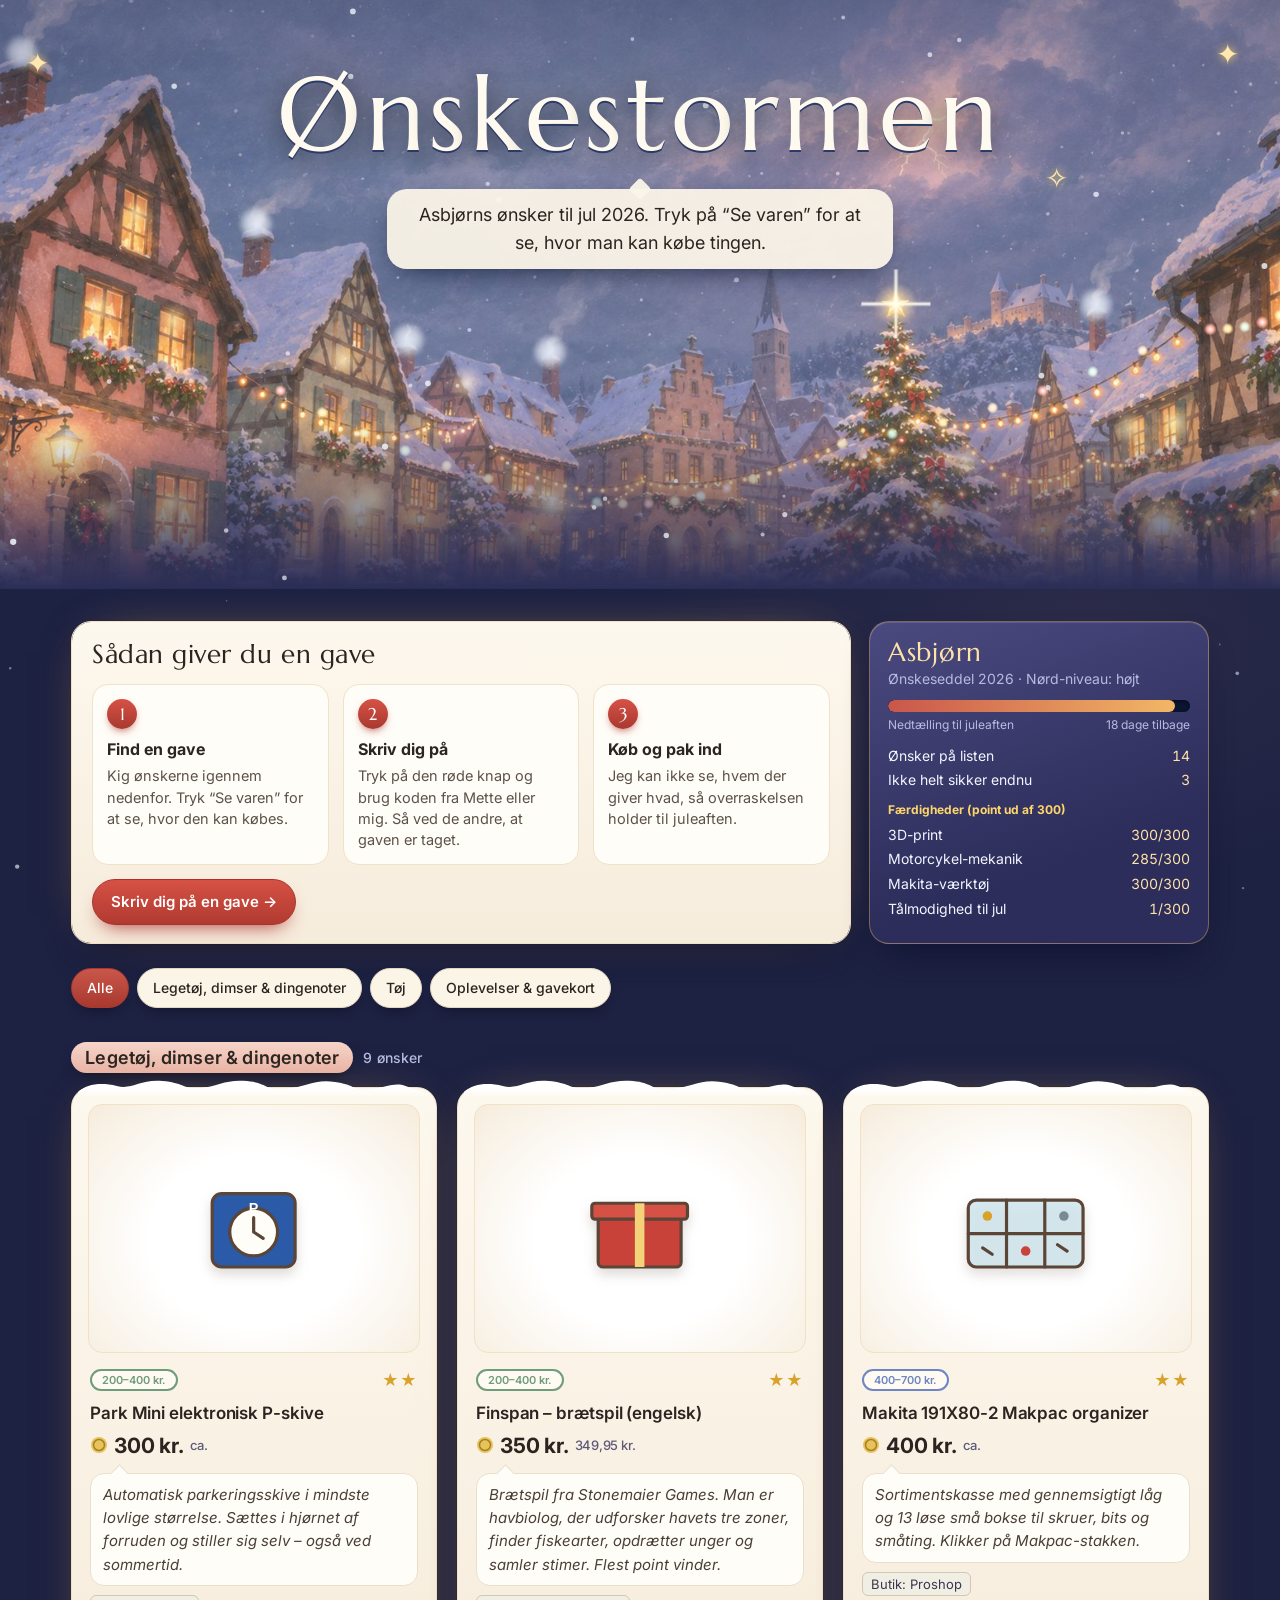
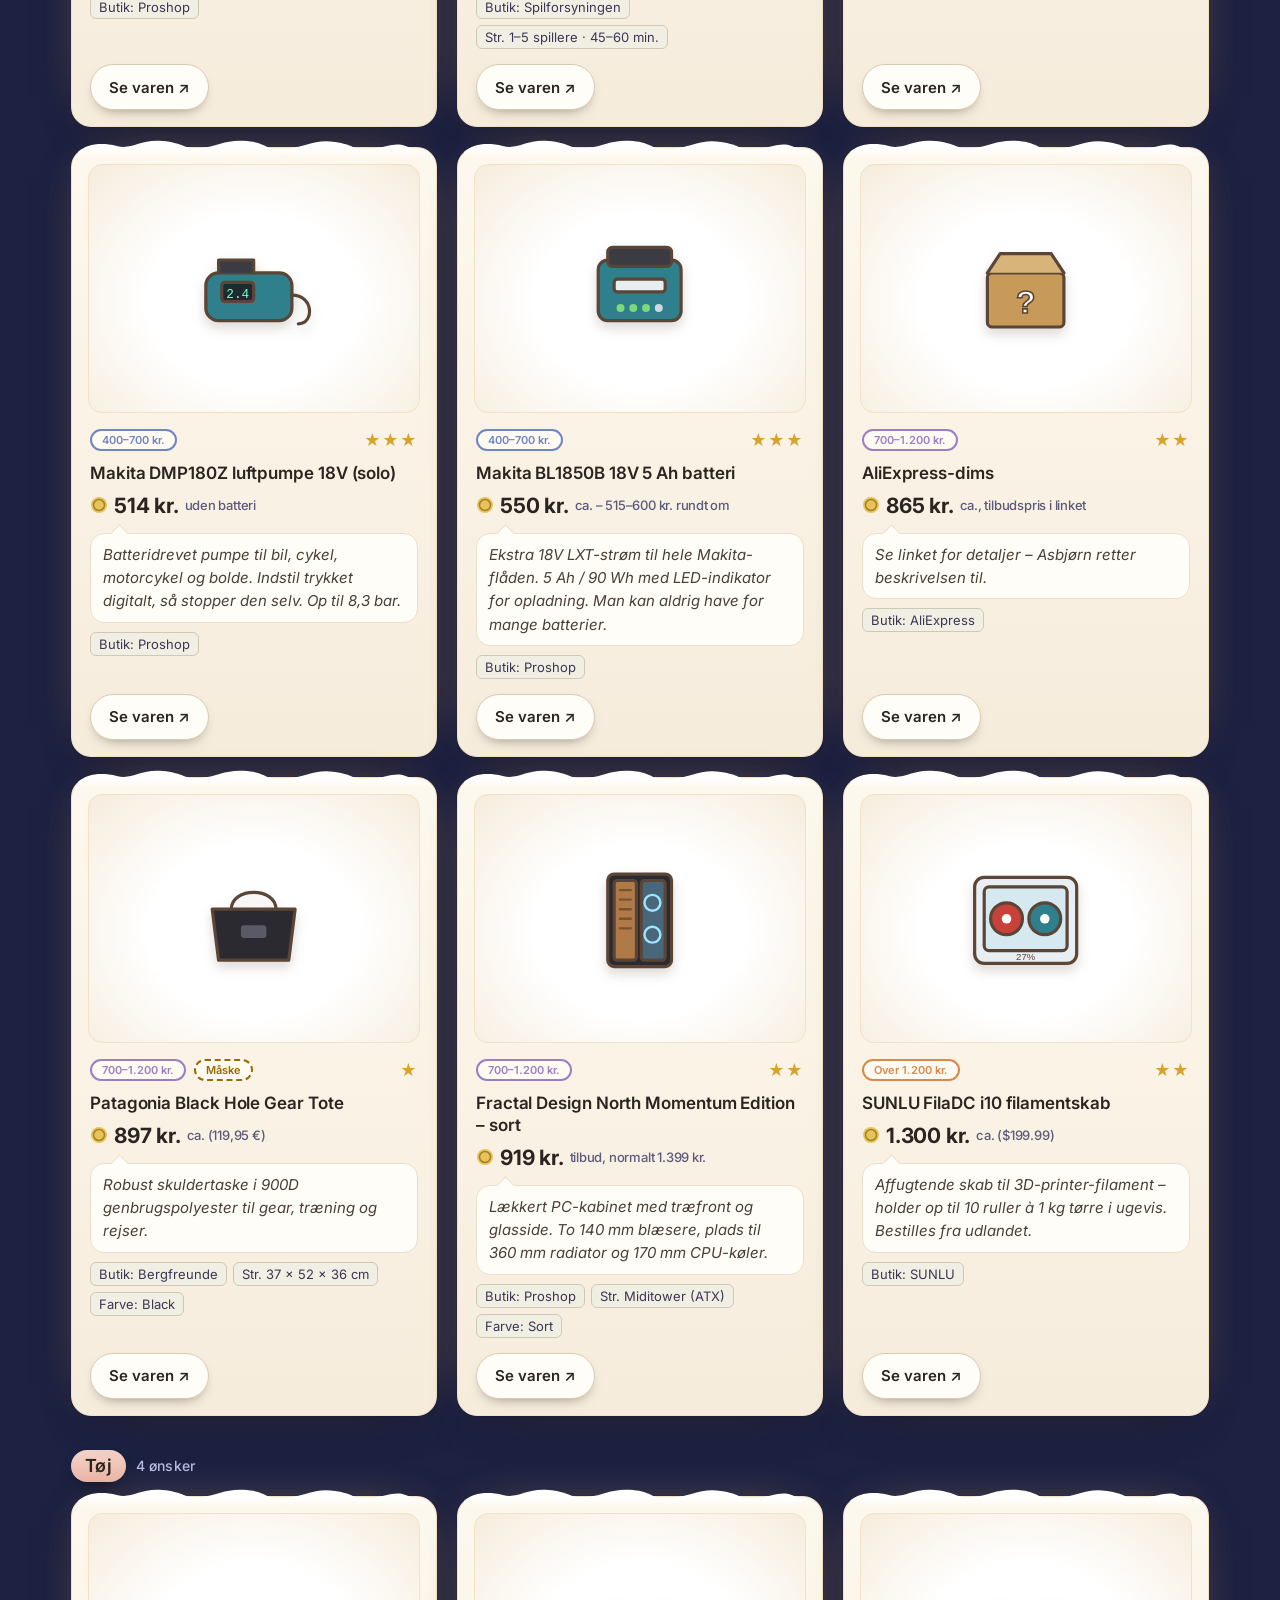
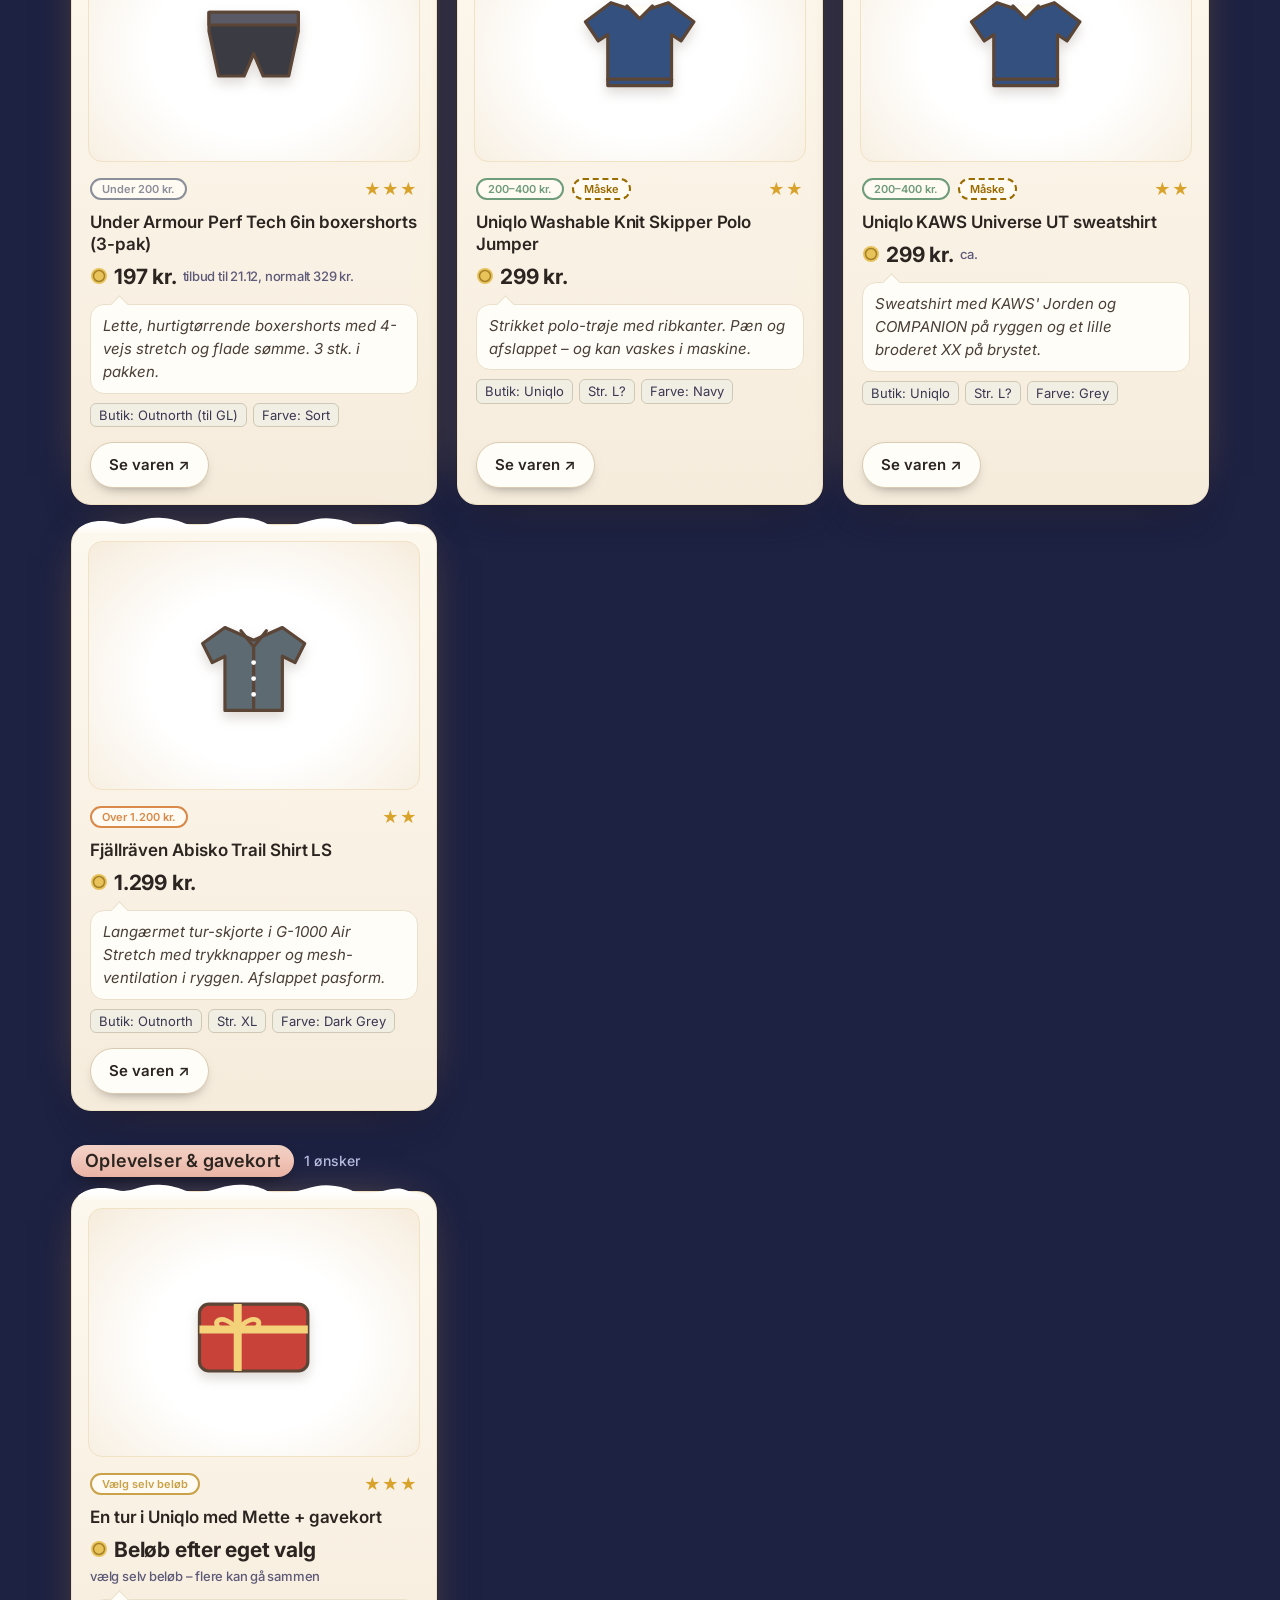
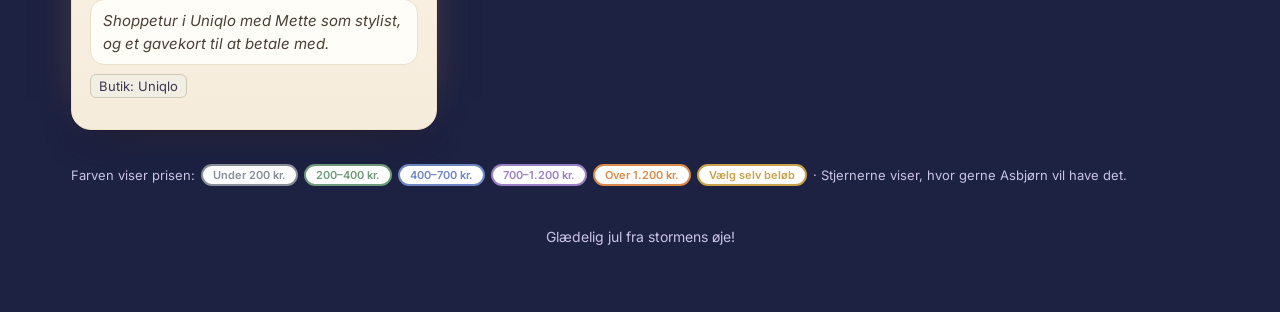
==== index.html @ 64056ea4 "Mindre piller; skriftprøver Co-Authored-By: Claude Opus 5.5 <noreply@anthropic.com> Claude-Session: " ====
<!DOCTYPE html>
<html lang="da">
<head>
<meta charset="utf-8">
<meta name="viewport" content="width=device-width, initial-scale=1">
<title>Ønskestormen – Asbjørns ønsker 2026</title>
<link rel="icon" href="data:image/svg+xml,<svg xmlns='http://www.w3.org/2000/svg' viewBox='0 0 16 16'><circle cx='8' cy='8' r='7' fill='%23e8c35a'/></svg>">
<link rel="stylesheet" href="assets/style.css?v=1795243938">
</head>
<body>
<header class="hero">
  <div class="hero-in">
    <h1>Ønskestormen</h1>
    <p class="sub">Asbjørns ønsker til jul 2026. Tryk på “Se varen” for at se, hvor man kan købe tingen.</p>
  </div>
</header>
<div class="wrap">
  <div class="intro">
    <div class="bar how">
      <h3>Sådan giver du en gave</h3>
      <ol class="steps">
        <li><b>Find en gave</b><span>Kig ønskerne igennem nedenfor. Tryk “Se varen” for at se, hvor den kan købes.</span></li>
        <li><b>Skriv dig på</b><span>Tryk på den røde knap og brug koden fra Mette eller mig. Så ved de andre, at gaven er taget.</span></li>
        <li><b>Køb og pak ind</b><span>Jeg kan ikke se, hvem der giver hvad, så overraskelsen holder til juleaften.</span></li>
      </ol>
      <a class="btn fire" href="gaest.html">Skriv dig på en gave →</a>
    </div>
    <aside class="sheet" id="sheet" aria-label="Karakterark"></aside>
  </div>
  <nav class="tabs" id="tabs" aria-label="Kategorier"></nav>
  <main id="list"><p class="note">Henter ønskerne…</p></main>
  <div class="legend" id="legend"></div>
  <footer>Glædelig jul fra stormens øje!</footer>
</div>
<script src="assets/storm.js?v=1795243938"></script>
<script src="assets/app.js?v=1795243938"></script>
<script>
{
  let items = [], tab = "alle";
  const $ = s => document.querySelector(s);
  function render() {
    $("#sheet").innerHTML = Onske.sheet(items);
    $("#tabs").innerHTML = Onske.tabs(tab);
    $("#list").innerHTML = Onske.sections(items, tab, i => Onske.card(i)); Onske.reveal();
  }
  document.addEventListener("click", e => { const t = e.target.closest("[data-tab]"); if (t) { tab = t.dataset.tab; render(); } });
  $("#legend").innerHTML = Onske.legend();
  Onske.load().then(d => { items = d; render(); }).catch(() => { $("#list").innerHTML = '<p class="note">Kunne ikke hente ønskerne lige nu.</p>'; });
}
</script>
</body>
</html>
---- assets/style.css ----
/* VOICE: blød, varm og hyggelig jul – som en håndmalet animationsfilm
   IDEA: Ønskestormen – en lille bindingsværksby en snestormsaften, mens tordenskyer tårner sig op
   PICTURE: malet by med tårn, juletræ, røg fra skorstene og blinkende lyskæder; bløde skyer og lyn
   COLOUR and TYPE: maleriets farver – lavendel tusmørke, varmt lampelys, rosa puds, salviegrøn, sne, kransens røde; Marcellus + Inter
   LAYOUT: stor byscene med titel, derunder info og karakterark, faner og ønsker på papirkort */
@import url("https://fonts.googleapis.com/css2?family=Marcellus&family=Inter:wght@400;500;600;700;800&display=swap");
:root{color-scheme:dark;--bg:#1d2142;--bg2:#2a2d57;--rose:#e9b3a6;--sage:#7f9c86;--amber:#f2b766;--lav:#8c86b4;--ink:#f4f5ff;--mute:#b6bbe0;--paper:#fbf5e8;--paperink:#2b2420;--line:#3a2c24;
--pink:#d2473d;--pink2:#a8322c;--gold:#ffd66b;--sky:#8fd3ff;
--q0:#8a8f99;--q1:#6f9c7a;--q2:#6f86c4;--q3:#9b7fc4;--q4:#d98a4a;--q5:#c9a24a;
--round:Inter,system-ui,sans-serif;--display:Marcellus,"Cormorant Garamond",Georgia,serif}
[hidden]{display:none!important}
*{box-sizing:border-box;min-width:0}
html{scroll-padding-top:20px;-webkit-text-size-adjust:100%}
body{margin:0;background:radial-gradient(ellipse 60% 40% at 15% 30%,#f2b76614,transparent 70%) fixed,radial-gradient(ellipse 50% 40% at 85% 70%,#e9b3a612,transparent 70%) fixed,linear-gradient(var(--bg2),var(--bg) 60%) fixed,var(--bg);color:var(--ink);font:16px/1.55 Inter,system-ui,sans-serif;overflow-x:clip;-webkit-tap-highlight-color:transparent}
a{color:var(--gold)}

/* ---------- byscenen ---------- */
.hero{position:relative;min-height:clamp(440px,46vw,660px);display:flex;align-items:flex-start;overflow:hidden;
background:radial-gradient(ellipse 90% 40% at 50% 100%,#f3b56a40,transparent 70%),linear-gradient(#0b1430 0%,#1a2b55 35%,#34507f 70%,#6f7fa6 100%)}
.sky{position:absolute;inset:0;pointer-events:none}
.stars{position:absolute;inset:0 0 45%;background-image:radial-gradient(1.6px 1.6px at 8% 18%,#fff,transparent),radial-gradient(1.4px 1.4px at 22% 8%,#fff,transparent),radial-gradient(2px 2px at 37% 22%,#fff,transparent),radial-gradient(1.4px 1.4px at 61% 12%,#fff,transparent),radial-gradient(1.8px 1.8px at 74% 26%,#fff,transparent),radial-gradient(1.4px 1.4px at 88% 9%,#fff,transparent),radial-gradient(1.6px 1.6px at 95% 30%,#fff,transparent),radial-gradient(1.4px 1.4px at 50% 4%,#fff,transparent);animation:twinkle 4s ease-in-out infinite alternate}
@keyframes twinkle{to{opacity:.35}}
.clouds{position:absolute;inset:4% 0 auto;height:62%;-webkit-mask-image:linear-gradient(#000 55%,transparent 92%);mask-image:linear-gradient(#000 55%,transparent 92%);background:url(sky1.svg) 0 100%/1600px 100% repeat-x;opacity:.95;animation:drift 120s linear infinite}
.clouds.two{inset:-4% 0 auto;height:48%;background-image:url(sky2.svg);background-size:1600px 100%;opacity:.8;animation-duration:180s;animation-direction:reverse}
@keyframes drift{to{background-position:1600px 100%}}
.flash{position:absolute;inset:0;background:radial-gradient(ellipse at var(--fx,50%) 15%,#eef3ffcc,#b7c8ff00 65%);opacity:0;mix-blend-mode:screen}
.bolt{position:absolute;inset:0 0 auto;width:100%;height:62%;opacity:0}
.bolt polyline{fill:none;stroke:#fffbe8;stroke-width:2.4;stroke-linejoin:round;filter:drop-shadow(0 0 6px #fff6d0) drop-shadow(0 0 20px #a9c6ff)}
.hero.strike .flash{position:absolute;inset:0;background:radial-gradient(ellipse at var(--fx,50%) 15%,#eef3ffcc,#b7c8ff00 65%);opacity:0;mix-blend-mode:screen}
.hero.strike .bolt{animation:bolt 1.2s ease-out}
.hero.strike .clouds{animation-play-state:running;filter:brightness(1.6)}
@keyframes flash{0%{opacity:0}4%{opacity:.85}10%{opacity:.1}16%{opacity:.55}100%{opacity:0}}
@keyframes bolt{0%{opacity:0}4%{opacity:1}10%{opacity:.15}16%{opacity:1}45%{opacity:0}100%{opacity:0}}
/* ---------- maleriet og dets levende detaljer ---------- */
.hero.has-banner{background:#3a3d66}
.hero.has-banner .clouds,.hero.has-banner .stars{display:none}
.hero.has-banner::after{content:"";position:absolute;inset:0;z-index:1;pointer-events:none;background:linear-gradient(#1d214244,#1d214200 30%,#1d214200 72%,var(--bg2) 100%)}
.scene{position:absolute;z-index:0;will-change:transform;pointer-events:none}
.scene .paint{position:absolute;inset:0;background:center/100% 100% no-repeat}
.scene i{position:absolute;display:block;border-radius:50%;transform:translate(-50%,-50%);mix-blend-mode:screen}
.scene .win{width:2.6%;aspect-ratio:1;background:radial-gradient(circle,#ffd27acc 0%,#ffb24a44 45%,transparent 70%);animation:candle 5s ease-in-out infinite}
@keyframes candle{0%,100%{opacity:.55;transform:translate(-50%,-50%) scale(1)}22%{opacity:.9}37%{opacity:.45;transform:translate(-50%,-50%) scale(.92)}54%{opacity:1;transform:translate(-50%,-50%) scale(1.05)}71%{opacity:.6}}
.scene .lamp{width:5%;aspect-ratio:1;background:radial-gradient(circle,#fff0c0 0%,#ffcf7a66 30%,transparent 68%);animation:candle 3.2s ease-in-out infinite}
.scene .bulb{width:.9%;aspect-ratio:1;background:radial-gradient(circle,#fff6dc 0%,#ffd27a 35%,transparent 70%);animation:bulb 2.4s ease-in-out infinite}
.scene .bulb:nth-of-type(3n){background:radial-gradient(circle,#fff 0%,#ff8a7a 35%,transparent 70%)}
.scene .bulb:nth-of-type(4n){background:radial-gradient(circle,#fff 0%,#9fe3b8 35%,transparent 70%)}
@keyframes bulb{0%,100%{opacity:1}50%{opacity:.15}}
.scene .star{width:5%;aspect-ratio:1;border-radius:0;background:
 linear-gradient(90deg,transparent 46%,#fffbe6 50%,transparent 54%),linear-gradient(transparent 46%,#fffbe6 50%,transparent 54%),radial-gradient(circle,#fff6c8 0%,#ffd66b88 18%,transparent 45%);
 animation:starshine 2.6s ease-in-out infinite}
@keyframes starshine{0%,100%{opacity:.55;transform:translate(-50%,-50%) scale(.8) rotate(0)}50%{opacity:1;transform:translate(-50%,-50%) scale(1.15) rotate(45deg)}}
.scene .smoke{width:2.6%;aspect-ratio:1;background:radial-gradient(circle,#e6ebf5aa 0%,#e6ebf544 45%,transparent 70%);mix-blend-mode:normal;filter:blur(2px);animation:smoke 6.6s ease-out infinite}
@keyframes smoke{0%{opacity:0;transform:translate(-50%,-50%) scale(.5)}15%{opacity:.8}100%{opacity:0;transform:translate(calc(-50% - 60px),calc(-50% - 110px)) scale(2.6)}}
.hero.gust .scene .smoke{animation-duration:3s}
.scene .glow-bolt{position:absolute;left:69.7%;top:27.6%;width:34%;aspect-ratio:1.4;transform:translate(-50%,-50%);border-radius:50%;opacity:0;
 background:radial-gradient(ellipse,#fff 0%,#f0e6ff 8%,#c9a8ffaa 22%,#8f7cff44 45%,transparent 70%);mix-blend-mode:screen}
.hero.zap .glow-bolt{animation:zap 1.4s ease-out}
.hero.zap .paint{animation:bright 1.4s ease-out}
@keyframes zap{0%{opacity:0}5%{opacity:1}11%{opacity:.2}17%{opacity:.95}30%{opacity:.35}100%{opacity:0}}
@keyframes bright{0%{filter:none}5%{filter:brightness(1.35) saturate(1.1)}11%{filter:brightness(1.05)}17%{filter:brightness(1.25)}100%{filter:none}}
.snow{position:fixed;inset:0;width:100%;height:100%;pointer-events:none;z-index:1}

.hero-in{position:relative;z-index:3;width:100%;max-width:1240px;margin:0 auto;padding:clamp(30px,5vw,60px) max(4vw,16px) 0;text-align:center}
.jp{display:inline-block;font:700 clamp(13px,1.6vw,15px)/1 var(--round);letter-spacing:.4em;color:#ffe7b0;background:#0b143066;border:1px solid #ffe7b088;border-radius:999px;padding:7px 14px 7px 20px;margin-bottom:14px;backdrop-filter:blur(4px);animation:rise 1s .1s both ease-out}
h1{position:relative;white-space:nowrap;font:400 clamp(44px,8.4vw,104px)/1.05 var(--display);margin:0;letter-spacing:.04em;color:#fffaf0;text-shadow:0 2px 0 #2b3a66,0 6px 24px #0b1430aa,0 0 40px #ffd99a55}
h1 .l{display:inline-block;animation:float-in 1.1s calc(var(--i)*70ms + .2s) both cubic-bezier(.2,.9,.3,1)}
@keyframes float-in{0%{opacity:0;transform:translateY(26px);filter:blur(6px)}100%{opacity:1;transform:none;filter:none}}
@keyframes boing{40%{transform:translateY(-10px)}}
@keyframes rise{0%{opacity:0;transform:translateY(14px)}100%{opacity:1;transform:none}}
.spark{position:absolute;color:#ffe7b0;font-size:clamp(16px,2.4vw,28px);-webkit-text-stroke:0;text-shadow:0 0 10px #ffd66b;animation:spark 2.2s ease-in-out infinite}
.spark:nth-of-type(2){animation-delay:-.8s}.spark:nth-of-type(3){animation-delay:-1.5s}
@keyframes spark{0%,100%{transform:scale(.4) rotate(0);opacity:.2}50%{transform:scale(1.1) rotate(90deg);opacity:1}}
.sub{margin:20px auto 0;max-width:46ch;font-size:clamp(16px,1.7vw,18px);color:var(--paperink);background:#fbf5e8f0;border-radius:20px;padding:12px 20px;box-shadow:0 10px 30px -12px #0b1430;position:relative;animation:rise 1s 1s both ease-out}
.sub::after{content:"";position:absolute;left:50%;top:-8px;width:16px;height:16px;background:#fbf5e8f0;transform:translateX(-50%) rotate(45deg);border-radius:3px}
@keyframes pop{0%{opacity:0;transform:scale(.6)}100%{opacity:1;transform:none}}

/* ---------- indhold ---------- */
.wrap{position:relative;z-index:2;max-width:1240px;margin:0 auto;padding:clamp(18px,3vw,32px) max(4vw,14px) 64px}
.intro{display:grid;grid-template-columns:minmax(0,1fr) minmax(0,340px);gap:18px;align-items:stretch;margin-bottom:24px}
.bar,.lock,.card{background:linear-gradient(#fdf8ee,#f6ecdc);color:var(--paperink);border:1px solid #f1e2c6;border-radius:20px;box-shadow:0 0 0 1px #00000010,0 18px 38px -18px #0b0f2a,0 0 50px -30px var(--amber)}
.bar{display:flex;flex-direction:column;gap:14px;justify-content:center;background:linear-gradient(#fdf8ee,#f6ecdc) padding-box;align-items:flex-start;padding:18px 20px;margin:0;
}
.bar p{margin:0;font-size:17px}
.stats{display:flex;gap:10px;flex-wrap:wrap;margin:0}
.stat{background:#fff;border:1px solid #e2d6bd;border-radius:12px;padding:6px 12px}
.stat b{font:400 24px var(--display);margin-right:6px;color:var(--pink2)}.stat span{color:#4b4766;font-size:14px}
.sheet{padding:16px 18px;font-size:14px;background:linear-gradient(160deg,#4a4a80,#2c2d5a 70%);border:1px solid #f2b76666;border-radius:20px;box-shadow:0 18px 38px -18px #0b0f2a,inset 0 1px 0 #ffffff22}
.sheet .nm{font:400 26px/1.1 var(--display);letter-spacing:.03em;color:#ffe2a8}
.sheet .cl{color:var(--mute);margin:2px 0 10px}
.xp{height:12px;border-radius:999px;background:#0b1430;overflow:hidden;box-shadow:inset 0 1px 3px #0008}
.xp i{display:block;height:100%;background:linear-gradient(90deg,#c9564a,var(--amber),#ffe2a8);background-size:200% 100%;animation:shine 2.5s linear infinite;border-radius:999px}
@keyframes shine{to{background-position:-200% 0}}
.xpl{display:flex;justify-content:space-between;gap:8px;color:var(--mute);font-size:12px;margin:4px 0 10px}
.sk{display:grid;grid-template-columns:minmax(0,1fr) auto;gap:3px 10px;margin:0}
.sk dt{color:var(--ink)}.sk dd{margin:0;color:#ffe2a8;font-variant-numeric:tabular-nums;text-align:right}
.sheet h4{margin:10px 0 4px;font-size:12px;color:var(--gold);font-weight:700}
.sheet:empty{display:none}
.tabs{display:flex;gap:8px;flex-wrap:wrap;margin-bottom:6px}
.tab{font:500 14px var(--round);min-height:40px;padding:0 15px;border-radius:999px;border:1px solid #e2d6bd;background:var(--paper);color:var(--paperink);cursor:pointer;box-shadow:0 6px 14px -8px #000a;transition:transform .15s,background .2s}
.tab[aria-pressed=true]{background:linear-gradient(#c9564a,#a8392f);color:#fff;border-color:#a8392f}
.tab:active{transform:scale(.96)}
h2{font:600 18px/1.2 var(--round);letter-spacing:.01em;margin:34px 0 14px;display:flex;gap:10px;align-items:center;flex-wrap:wrap}
h2 span{background:linear-gradient(#f6d5ca,#e9b3a6);color:var(--paperink);padding:5px 14px;border-radius:999px;display:inline-block;box-shadow:0 8px 18px -10px #000}
h2 small{font:500 14px Inter,sans-serif;color:var(--mute)}
.grid{display:grid;grid-template-columns:repeat(auto-fill,minmax(min(100%,290px),1fr));gap:20px}
.card{position:relative;padding:18px 18px 16px;display:flex;flex-direction:column;gap:9px;transition:transform .35s cubic-bezier(.2,.9,.3,1),box-shadow .35s}
.card::before{content:"";position:absolute;inset:0 0 auto;height:6px;background:var(--rc);opacity:.55;border-radius:18px 18px 0 0}
.card:hover{transform:translateY(-5px);box-shadow:0 22px 36px -18px #000e,inset 0 0 40px #e9dcc066}
.card.taken{filter:saturate(.4);opacity:.72}
.anim .card{opacity:0}
.anim .card.seen{opacity:1;animation:none}
.anim .card.in:not(.seen){animation:panel .8s calc(var(--d,0)*90ms) both cubic-bezier(.2,.9,.3,1)}
@keyframes panel{0%{opacity:0;transform:translateY(34px) scale(.97)}100%{opacity:1;transform:none}}
.top{display:flex;gap:8px;align-items:center;flex-wrap:wrap;margin-top:4px}
.pill{font:600 11px var(--round);padding:2px 10px;border-radius:999px;border:2px solid currentColor;white-space:nowrap;background:#fff}
.pill.maybe{color:#9a6b00;border-style:dashed}
.prio{margin-left:auto;color:#d9a22a;letter-spacing:1px;font-size:16px}
.card h3{margin:0;font:600 17px/1.3 var(--round);letter-spacing:-.005em;color:var(--paperink)}
.price{font:700 21px var(--round);letter-spacing:-.01em;white-space:nowrap;display:flex;align-items:center;gap:6px;flex-wrap:wrap;color:var(--paperink)}
.price svg{flex:none}
.price small{font:500 13px Inter,sans-serif;color:#5d5978;white-space:normal}
.desc{position:relative;margin:6px 0 0;font-size:15px;color:#4a3f36;background:#fffdf8;border:1px solid #e9dfca;border-radius:14px;padding:9px 12px;font-style:italic}
.desc::before{content:"";position:absolute;left:22px;top:-7px;width:12px;height:12px;background:#fffdf8;border:1px solid #e9dfca;border-right:0;border-bottom:0;transform:rotate(45deg)}
.meta{display:flex;flex-wrap:wrap;gap:6px;margin:0;padding:0;list-style:none}
.meta li{font-size:13px;background:#f1eee4;border:1.5px solid #cfc8b4;border-radius:6px;padding:1px 8px;color:#3b3752}
.actions{display:flex;gap:10px;flex-wrap:wrap;margin-top:auto;padding-top:6px}
.btn{font:600 15px var(--round);min-height:46px;padding:0 18px;border-radius:999px;border:1px solid #d9cbb0;background:#fffdf8;color:var(--paperink);cursor:pointer;display:inline-flex;align-items:center;gap:6px;text-decoration:none;box-shadow:0 6px 14px -8px #0008;transition:transform .15s,box-shadow .15s}
.btn:active{transform:scale(.96)}
.btn.fire{background:linear-gradient(#d65145,#b13a30);color:#fff;border-color:#a8322c;box-shadow:0 10px 20px -10px #a8322c}
.btn.fire:hover{transform:translateY(-2px)}
@keyframes wiggle{25%{rotate:-2deg}75%{rotate:2deg}}
.btn:disabled{opacity:.6;cursor:wait}
.btn:focus-visible,.tab:focus-visible,input:focus-visible{outline:3px solid var(--sky);outline-offset:3px}
.claim{font-size:14px;background:#eef6e8;border-radius:12px;padding:7px 12px;border:1px solid #cfe2c2;color:var(--paperink)}
.claim b{color:#2f7a3d}
.giver{display:grid;gap:6px;background:#fff5ee;border:1px solid #e9b8a6;border-radius:14px;padding:12px;animation:rise .4s both ease-out}
.giver label{font:600 14px var(--round)}
.giver .actions{padding-top:2px}
.note{color:var(--mute);font-size:15px;text-align:center;padding:30px 10px}
.legend{display:flex;gap:6px;flex-wrap:wrap;margin-top:34px;font-size:13px;color:#c9c4e4;align-items:center}
.lock{max-width:440px;margin:0 auto 40px;padding:22px;display:grid;gap:12px}
.lock h2{margin:0}
.lock p{margin:0;color:#4b4766;font-size:15px}
.lock a{color:#a8322c}
input{font:16px Inter,sans-serif;padding:10px 14px;border-radius:12px;border:1px solid #d9cbb0;background:#fff;color:var(--paperink);min-height:46px;width:100%}
.err{color:#c4102f;font-size:14px;font-weight:600;min-height:1.2em}
footer{margin-top:40px;color:var(--mute);font-size:14px;text-align:center}

/* succes-eksplosion når man tager en gave */
.boom{position:absolute;left:50%;top:50%;z-index:5;pointer-events:none;font:400 36px var(--display);color:#c8423a;text-shadow:0 0 0 #fff,2px 2px 0 #fff,-2px -2px 0 #fff,2px -2px 0 #fff,-2px 2px 0 #fff,0 8px 18px #0005;transform:translate(-50%,-50%);animation:boom 1.1s both cubic-bezier(.2,.9,.3,1)}
@keyframes boom{0%{opacity:0;transform:translate(-50%,-30%) scale(.7)}30%{opacity:1;transform:translate(-50%,-50%) scale(1.05)}75%{opacity:1}100%{opacity:0;transform:translate(-50%,-110%) scale(1)}}
.bit{position:absolute;left:50%;top:50%;z-index:4;pointer-events:none;font-size:18px;color:var(--c);animation:bit .8s ease-out both}
@keyframes bit{0%{opacity:1;transform:translate(-50%,-50%)}100%{opacity:0;transform:translate(calc(-50% + var(--x)),calc(-50% + var(--y))) rotate(220deg)}}

@media(max-width:760px){.intro{grid-template-columns:1fr}}
@media(max-width:600px){
  .hero{min-height:480px}
  .hero-in{padding-top:34px}
  h1{font-size:clamp(34px,11vw,60px);letter-spacing:.02em}
  .spark{display:none}
  .card:hover{transform:none}
  .card:hover{transform:translateY(-5px);box-shadow:0 22px 36px -18px #000e,inset 0 0 40px #e9dcc066}
  .actions .btn{flex:1 1 auto;justify-content:center}
  .tabs{flex-wrap:nowrap;overflow-x:auto;padding:2px 4px 8px;margin-inline:-4px;scrollbar-width:none}
  .tab{flex:none}
}
@media(prefers-reduced-motion:reduce){*,*::before,*::after{animation:none!important;transition:none!important}.anim .card{opacity:1}}

/* billede eller tegnet ikon øverst på hvert kort */
.thumb{margin:-2px -2px 2px;aspect-ratio:4/3;border-radius:14px;display:grid;place-items:center;overflow:hidden;
background:radial-gradient(ellipse at 50% 55%,#fff 0%,#fff 45%,#f6ecdc 100%);border:1px solid #f1e2c6}
.thumb svg{width:58%;height:auto;max-height:100%;filter:drop-shadow(0 6px 6px #5a453633);transition:transform .4s cubic-bezier(.2,.9,.3,1)}
.thumb img{width:100%;height:100%;object-fit:contain;padding:12px;transition:transform .5s cubic-bezier(.2,.9,.3,1)}
.card:hover .thumb img{transform:scale(1.05)}
.card:hover .thumb svg{transform:translateY(-4px) rotate(-3deg) scale(1.04)}
.hero:not(.has-banner){min-height:clamp(340px,32vw,440px)}

/* sne på kortene, der drysser af ved hover */
.card::before{display:none}
.card .cap{position:absolute;left:6px;right:6px;top:-10px;height:18px;z-index:2;pointer-events:none;
background:url("data:image/svg+xml,%3Csvg xmlns='http://www.w3.org/2000/svg' viewBox='0 0 200 18' preserveAspectRatio='none'%3E%3ClinearGradient id='g' x1='0' y1='0' x2='0' y2='1'%3E%3Cstop offset='.45' stop-color='%23ffffff'/%3E%3Cstop offset='1' stop-color='%23fdf8ee'/%3E%3C/linearGradient%3E%3Cpath d='M0 18V14C5 6 13 4 22 8s13-7 26-5 12 9 22 7 14-9 26-7 10 10 22 8 16-10 28-7 10 9 20 7 14-7 20-3 8 5 14 8v4z' fill='url(%23g)'/%3E%3C/svg%3E") 0 0/100% 100% no-repeat}
.card .cap::after{content:"";position:absolute;left:0;right:0;top:10px;height:4px;opacity:0;will-change:transform,opacity;
background:radial-gradient(circle,#fff 1.6px,transparent 2.2px) 12% 0/26px 4px repeat-x,radial-gradient(circle,#fff 1.2px,transparent 1.8px) 3% 0/38px 4px repeat-x}
@media(hover:hover){.card:hover .cap::after{animation:sift 1.1s ease-in forwards}}
@keyframes sift{0%{opacity:.95;transform:translateY(0)}100%{opacity:0;transform:translateY(60px)}}

/* sektioner: blød glød fra byens lys */
h2{color:#f6ecdc}
.card .pill{background:#fffaf2}
footer{color:#c9c4e4}

/* "Sådan giver du en gave" */
.how{justify-content:space-between}
.how h3{margin:0;font:400 26px/1.15 var(--display);letter-spacing:.02em;color:var(--paperink)}
.steps{list-style:none;margin:0;padding:0;display:grid;grid-template-columns:repeat(3,minmax(0,1fr));gap:14px;counter-reset:s;width:100%}
.steps li{counter-increment:s;background:#fffdf8;border:1px solid #efe2c8;border-radius:16px;padding:14px 14px 14px;display:grid;gap:4px;align-content:start}
.steps li::before{content:counter(s);display:grid;place-items:center;width:30px;height:30px;border-radius:50%;margin-bottom:4px;
 background:linear-gradient(#d65145,#a8392f);color:#fff;font:400 17px var(--display);box-shadow:0 4px 10px -4px #a8392f}
.steps b{font-size:16px}
.steps span{font-size:14.5px;line-height:1.45;color:#5d5249}
@media(max-width:900px) and (min-width:761px){.steps{grid-template-columns:1fr}.steps li{grid-template-columns:auto 1fr;column-gap:12px}.steps li::before{grid-row:span 2;margin:0}}
@media(max-width:520px){.steps{grid-template-columns:1fr}.steps li{grid-template-columns:auto 1fr;column-gap:12px;padding:12px}.steps li::before{grid-row:span 2;margin:0}}
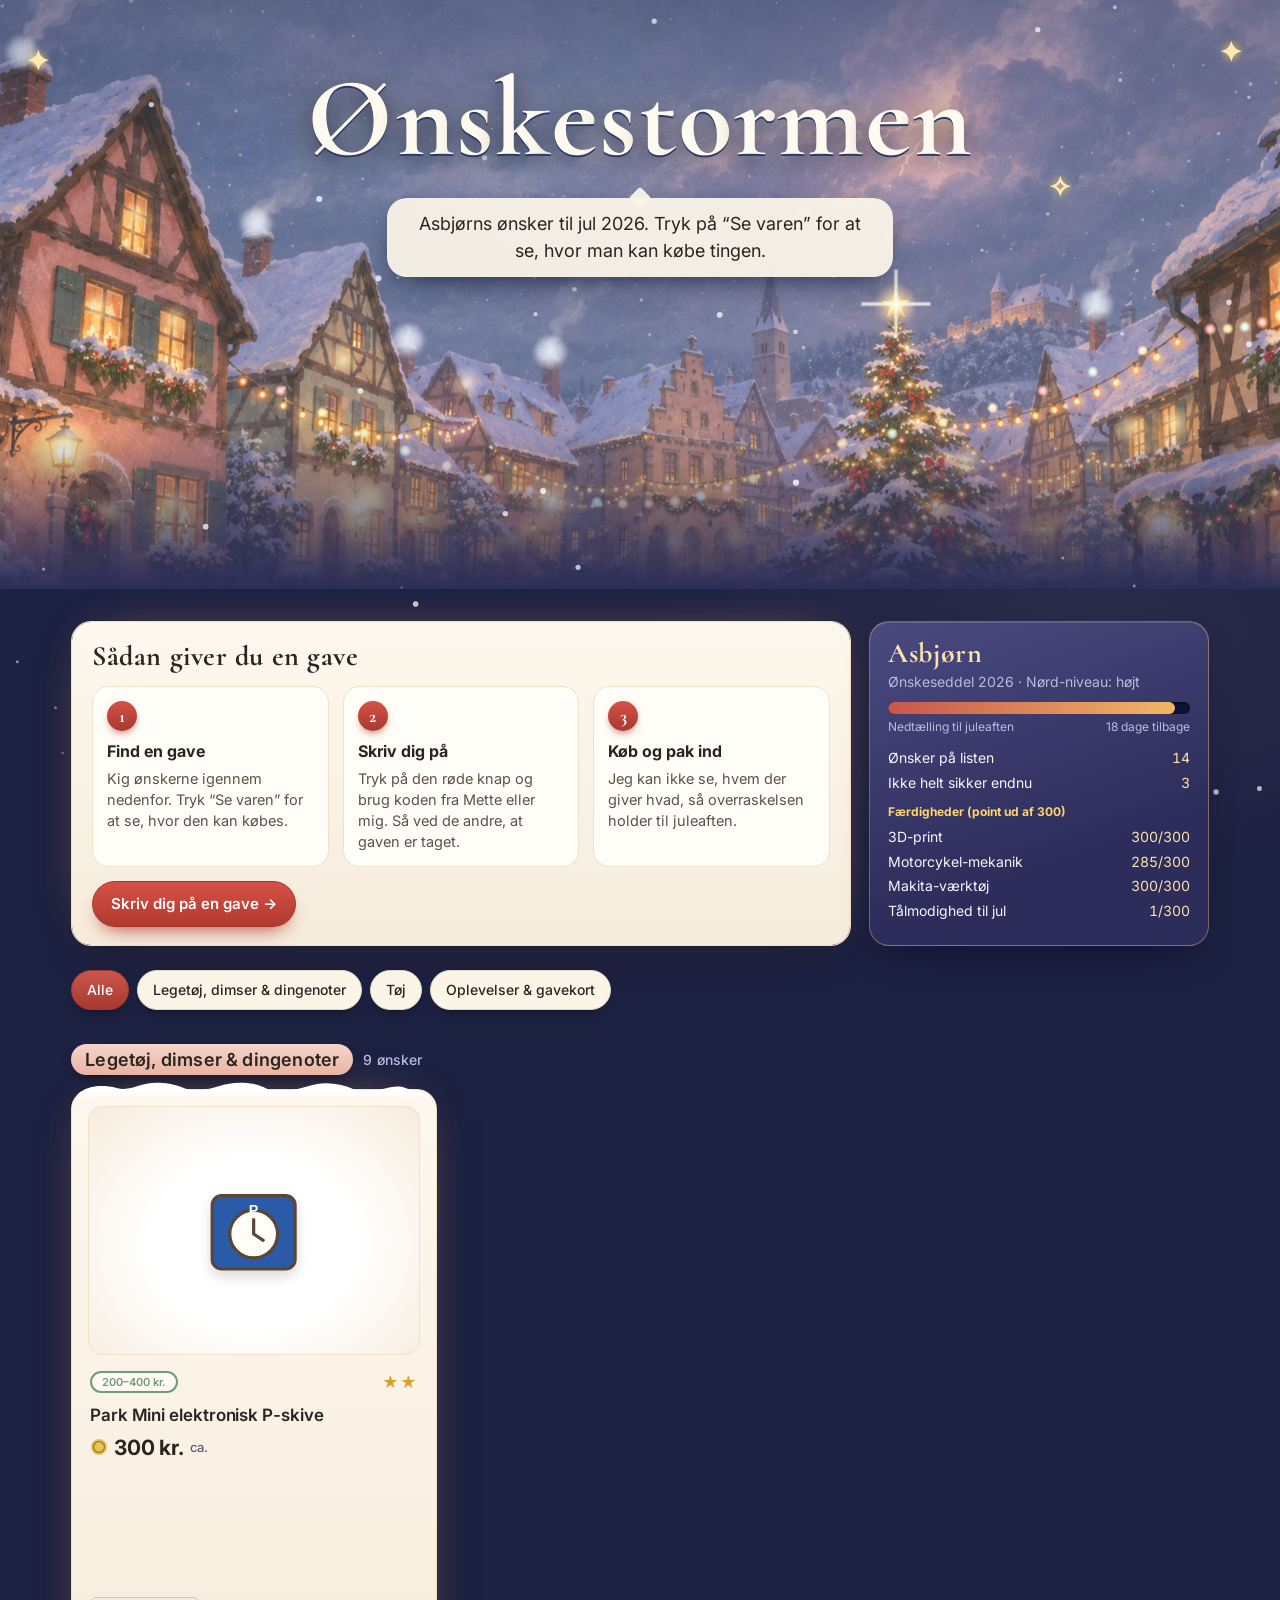
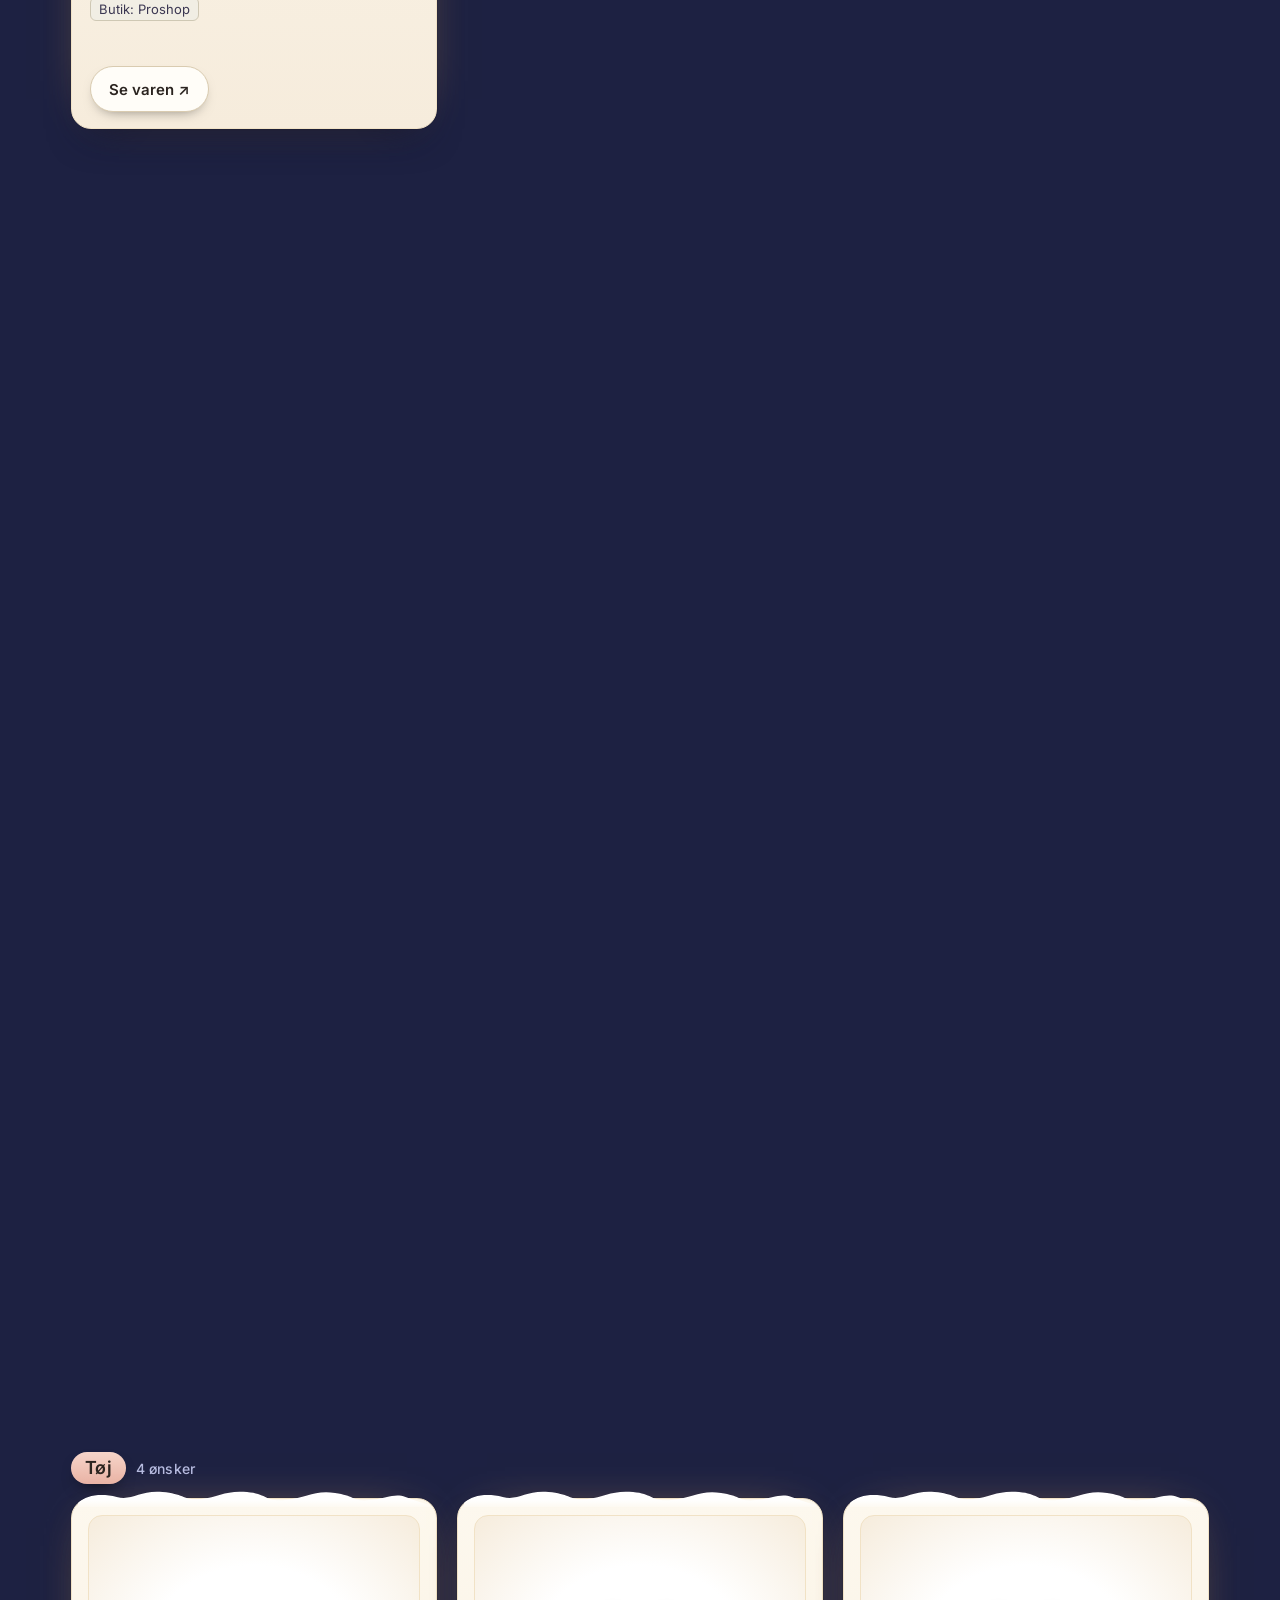
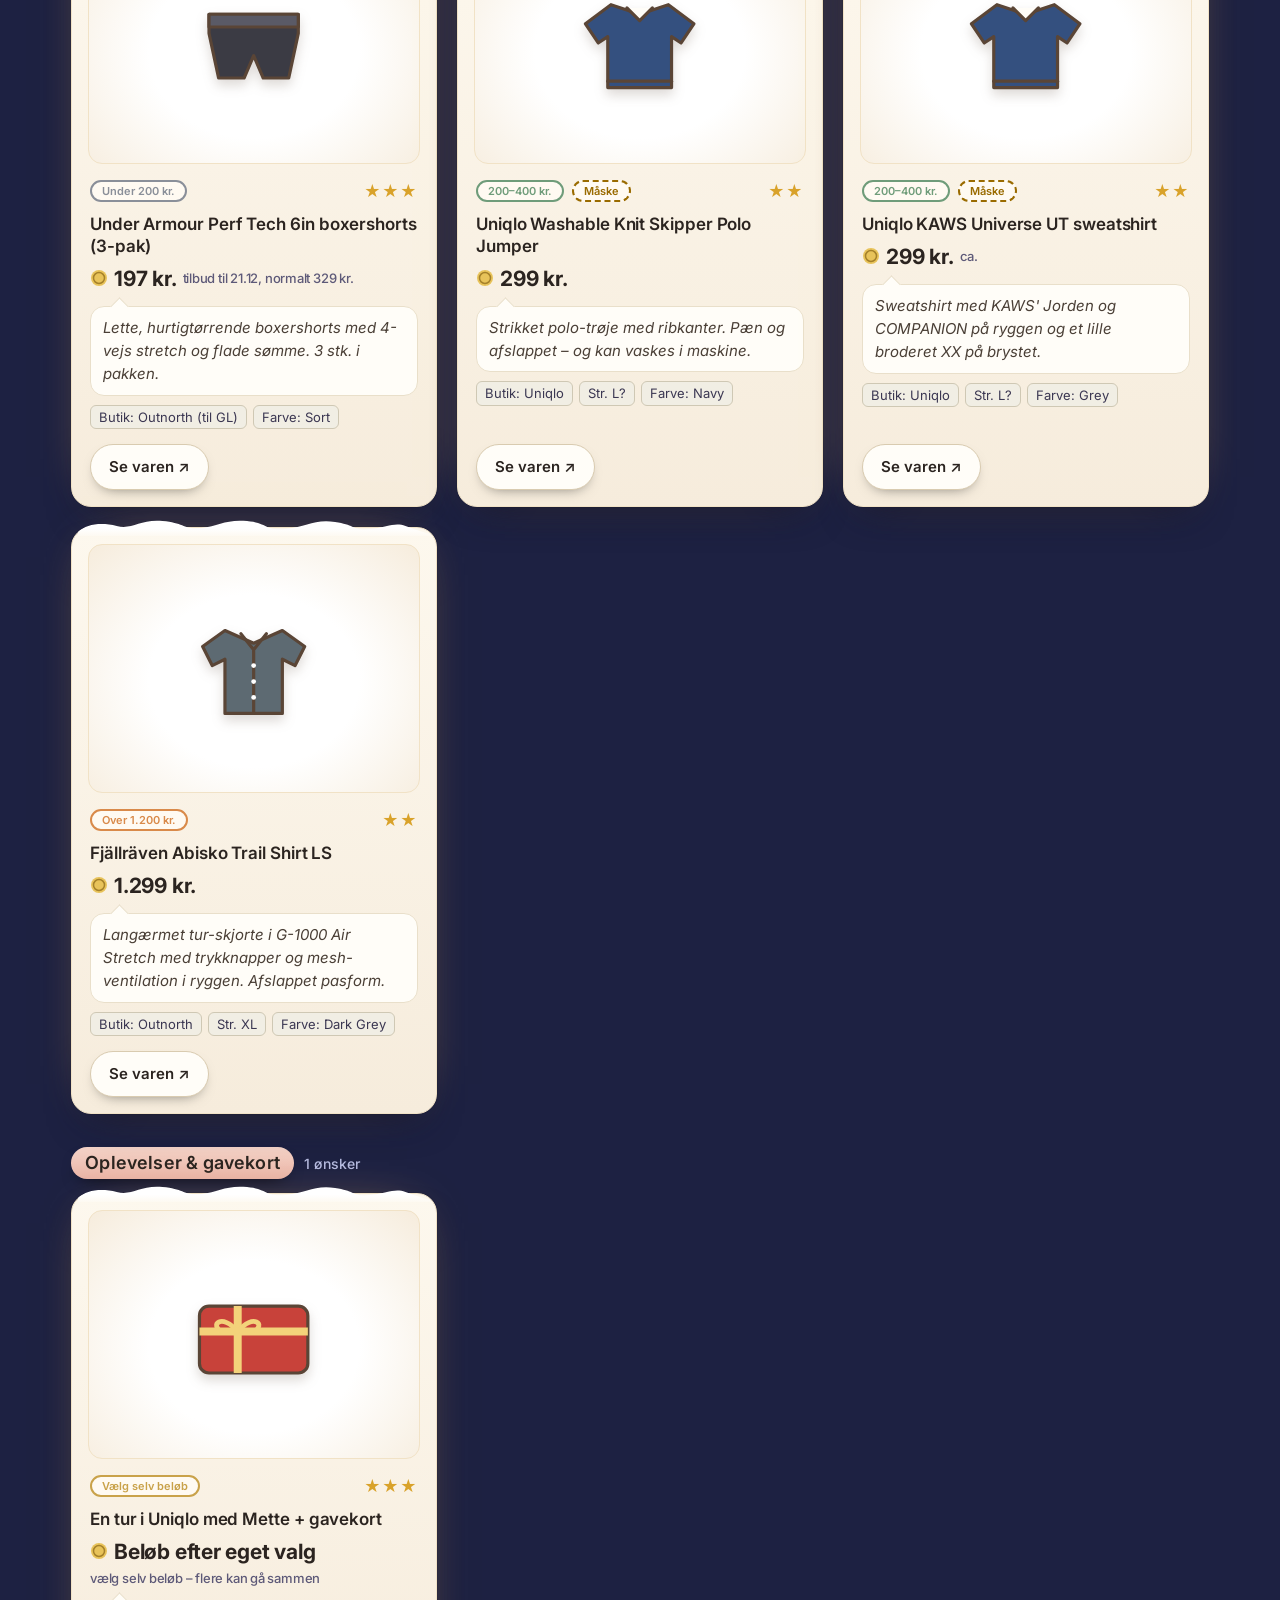
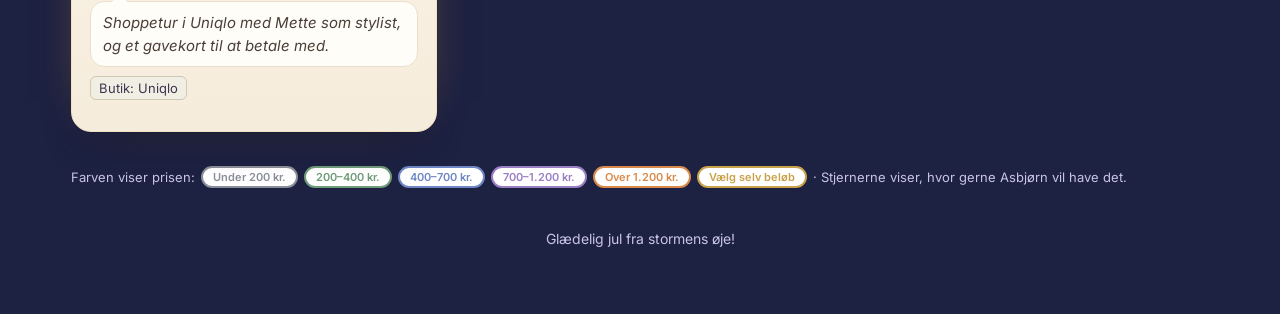
==== commit 1c2288fc: "Skift overskriftsskrift til Cormorant Co-Authored-By: Claude Opus 5.5 <noreply@anthropic.com> Claude" ====
--- a/index.html
+++ b/index.html
@@ -5,7 +5,7 @@
 <meta name="viewport" content="width=device-width, initial-scale=1">
 <title>Ønskestormen – Asbjørns ønsker 2026</title>
 <link rel="icon" href="data:image/svg+xml,<svg xmlns='http://www.w3.org/2000/svg' viewBox='0 0 16 16'><circle cx='8' cy='8' r='7' fill='%23e8c35a'/></svg>">
-<link rel="stylesheet" href="assets/style.css?v=1795243938">
+<link rel="stylesheet" href="assets/style.css?v=1795244009">
 </head>
 <body>
 <header class="hero">
@@ -32,8 +32,8 @@
   <div class="legend" id="legend"></div>
   <footer>Glædelig jul fra stormens øje!</footer>
 </div>
-<script src="assets/storm.js?v=1795243938"></script>
-<script src="assets/app.js?v=1795243938"></script>
+<script src="assets/storm.js?v=1795244009"></script>
+<script src="assets/app.js?v=1795244009"></script>
 <script>
 {
   let items = [], tab = "alle";
--- a/assets/style.css
+++ b/assets/style.css
@@ -1,13 +1,13 @@
 /* VOICE: blød, varm og hyggelig jul – som en håndmalet animationsfilm
    IDEA: Ønskestormen – en lille bindingsværksby en snestormsaften, mens tordenskyer tårner sig op
    PICTURE: malet by med tårn, juletræ, røg fra skorstene og blinkende lyskæder; bløde skyer og lyn
-   COLOUR and TYPE: maleriets farver – lavendel tusmørke, varmt lampelys, rosa puds, salviegrøn, sne, kransens røde; Marcellus + Inter
+   COLOUR and TYPE: maleriets farver – lavendel tusmørke, varmt lampelys, rosa puds, salviegrøn, sne, kransens røde; Cormorant + Inter
    LAYOUT: stor byscene med titel, derunder info og karakterark, faner og ønsker på papirkort */
-@import url("https://fonts.googleapis.com/css2?family=Marcellus&family=Inter:wght@400;500;600;700;800&display=swap");
+@import url("https://fonts.googleapis.com/css2?family=Cormorant:wght@500;600;700&family=Inter:wght@400;500;600;700;800&display=swap");
 :root{color-scheme:dark;--bg:#1d2142;--bg2:#2a2d57;--rose:#e9b3a6;--sage:#7f9c86;--amber:#f2b766;--lav:#8c86b4;--ink:#f4f5ff;--mute:#b6bbe0;--paper:#fbf5e8;--paperink:#2b2420;--line:#3a2c24;
 --pink:#d2473d;--pink2:#a8322c;--gold:#ffd66b;--sky:#8fd3ff;
 --q0:#8a8f99;--q1:#6f9c7a;--q2:#6f86c4;--q3:#9b7fc4;--q4:#d98a4a;--q5:#c9a24a;
---round:Inter,system-ui,sans-serif;--display:Marcellus,"Cormorant Garamond",Georgia,serif}
+--round:Inter,system-ui,sans-serif;--display:Cormorant,"Cormorant Garamond",Georgia,serif}
 [hidden]{display:none!important}
 *{box-sizing:border-box;min-width:0}
 html{scroll-padding-top:20px;-webkit-text-size-adjust:100%}
@@ -62,7 +62,7 @@
 
 .hero-in{position:relative;z-index:3;width:100%;max-width:1240px;margin:0 auto;padding:clamp(30px,5vw,60px) max(4vw,16px) 0;text-align:center}
 .jp{display:inline-block;font:700 clamp(13px,1.6vw,15px)/1 var(--round);letter-spacing:.4em;color:#ffe7b0;background:#0b143066;border:1px solid #ffe7b088;border-radius:999px;padding:7px 14px 7px 20px;margin-bottom:14px;backdrop-filter:blur(4px);animation:rise 1s .1s both ease-out}
-h1{position:relative;white-space:nowrap;font:400 clamp(44px,8.4vw,104px)/1.05 var(--display);margin:0;letter-spacing:.04em;color:#fffaf0;text-shadow:0 2px 0 #2b3a66,0 6px 24px #0b1430aa,0 0 40px #ffd99a55}
+h1{position:relative;white-space:nowrap;font:700 clamp(48px,9vw,112px)/1.05 var(--display);margin:0;letter-spacing:.01em;color:#fffaf0;text-shadow:0 2px 0 #2b3a66,0 6px 24px #0b1430aa,0 0 40px #ffd99a55}
 h1 .l{display:inline-block;animation:float-in 1.1s calc(var(--i)*70ms + .2s) both cubic-bezier(.2,.9,.3,1)}
 @keyframes float-in{0%{opacity:0;transform:translateY(26px);filter:blur(6px)}100%{opacity:1;transform:none;filter:none}}
 @keyframes boing{40%{transform:translateY(-10px)}}
@@ -83,9 +83,9 @@
 .bar p{margin:0;font-size:17px}
 .stats{display:flex;gap:10px;flex-wrap:wrap;margin:0}
 .stat{background:#fff;border:1px solid #e2d6bd;border-radius:12px;padding:6px 12px}
-.stat b{font:400 24px var(--display);margin-right:6px;color:var(--pink2)}.stat span{color:#4b4766;font-size:14px}
+.stat b{font:700 26px var(--display);margin-right:6px;color:var(--pink2)}.stat span{color:#4b4766;font-size:14px}
 .sheet{padding:16px 18px;font-size:14px;background:linear-gradient(160deg,#4a4a80,#2c2d5a 70%);border:1px solid #f2b76666;border-radius:20px;box-shadow:0 18px 38px -18px #0b0f2a,inset 0 1px 0 #ffffff22}
-.sheet .nm{font:400 26px/1.1 var(--display);letter-spacing:.03em;color:#ffe2a8}
+.sheet .nm{font:700 28px/1.1 var(--display);letter-spacing:.03em;color:#ffe2a8}
 .sheet .cl{color:var(--mute);margin:2px 0 10px}
 .xp{height:12px;border-radius:999px;background:#0b1430;overflow:hidden;box-shadow:inset 0 1px 3px #0008}
 .xp i{display:block;height:100%;background:linear-gradient(90deg,#c9564a,var(--amber),#ffe2a8);background-size:200% 100%;animation:shine 2.5s linear infinite;border-radius:999px}
@@ -147,7 +147,7 @@
 footer{margin-top:40px;color:var(--mute);font-size:14px;text-align:center}
 
 /* succes-eksplosion når man tager en gave */
-.boom{position:absolute;left:50%;top:50%;z-index:5;pointer-events:none;font:400 36px var(--display);color:#c8423a;text-shadow:0 0 0 #fff,2px 2px 0 #fff,-2px -2px 0 #fff,2px -2px 0 #fff,-2px 2px 0 #fff,0 8px 18px #0005;transform:translate(-50%,-50%);animation:boom 1.1s both cubic-bezier(.2,.9,.3,1)}
+.boom{position:absolute;left:50%;top:50%;z-index:5;pointer-events:none;font:700 38px var(--display);color:#c8423a;text-shadow:0 0 0 #fff,2px 2px 0 #fff,-2px -2px 0 #fff,2px -2px 0 #fff,-2px 2px 0 #fff,0 8px 18px #0005;transform:translate(-50%,-50%);animation:boom 1.1s both cubic-bezier(.2,.9,.3,1)}
 @keyframes boom{0%{opacity:0;transform:translate(-50%,-30%) scale(.7)}30%{opacity:1;transform:translate(-50%,-50%) scale(1.05)}75%{opacity:1}100%{opacity:0;transform:translate(-50%,-110%) scale(1)}}
 .bit{position:absolute;left:50%;top:50%;z-index:4;pointer-events:none;font-size:18px;color:var(--c);animation:bit .8s ease-out both}
 @keyframes bit{0%{opacity:1;transform:translate(-50%,-50%)}100%{opacity:0;transform:translate(calc(-50% + var(--x)),calc(-50% + var(--y))) rotate(220deg)}}
@@ -191,11 +191,11 @@
 
 /* "Sådan giver du en gave" */
 .how{justify-content:space-between}
-.how h3{margin:0;font:400 26px/1.15 var(--display);letter-spacing:.02em;color:var(--paperink)}
+.how h3{margin:0;font:700 28px/1.15 var(--display);letter-spacing:.02em;color:var(--paperink)}
 .steps{list-style:none;margin:0;padding:0;display:grid;grid-template-columns:repeat(3,minmax(0,1fr));gap:14px;counter-reset:s;width:100%}
 .steps li{counter-increment:s;background:#fffdf8;border:1px solid #efe2c8;border-radius:16px;padding:14px 14px 14px;display:grid;gap:4px;align-content:start}
 .steps li::before{content:counter(s);display:grid;place-items:center;width:30px;height:30px;border-radius:50%;margin-bottom:4px;
- background:linear-gradient(#d65145,#a8392f);color:#fff;font:400 17px var(--display);box-shadow:0 4px 10px -4px #a8392f}
+ background:linear-gradient(#d65145,#a8392f);color:#fff;font:700 18px var(--display);box-shadow:0 4px 10px -4px #a8392f}
 .steps b{font-size:16px}
 .steps span{font-size:14.5px;line-height:1.45;color:#5d5249}
 @media(max-width:900px) and (min-width:761px){.steps{grid-template-columns:1fr}.steps li{grid-template-columns:auto 1fr;column-gap:12px}.steps li::before{grid-row:span 2;margin:0}}
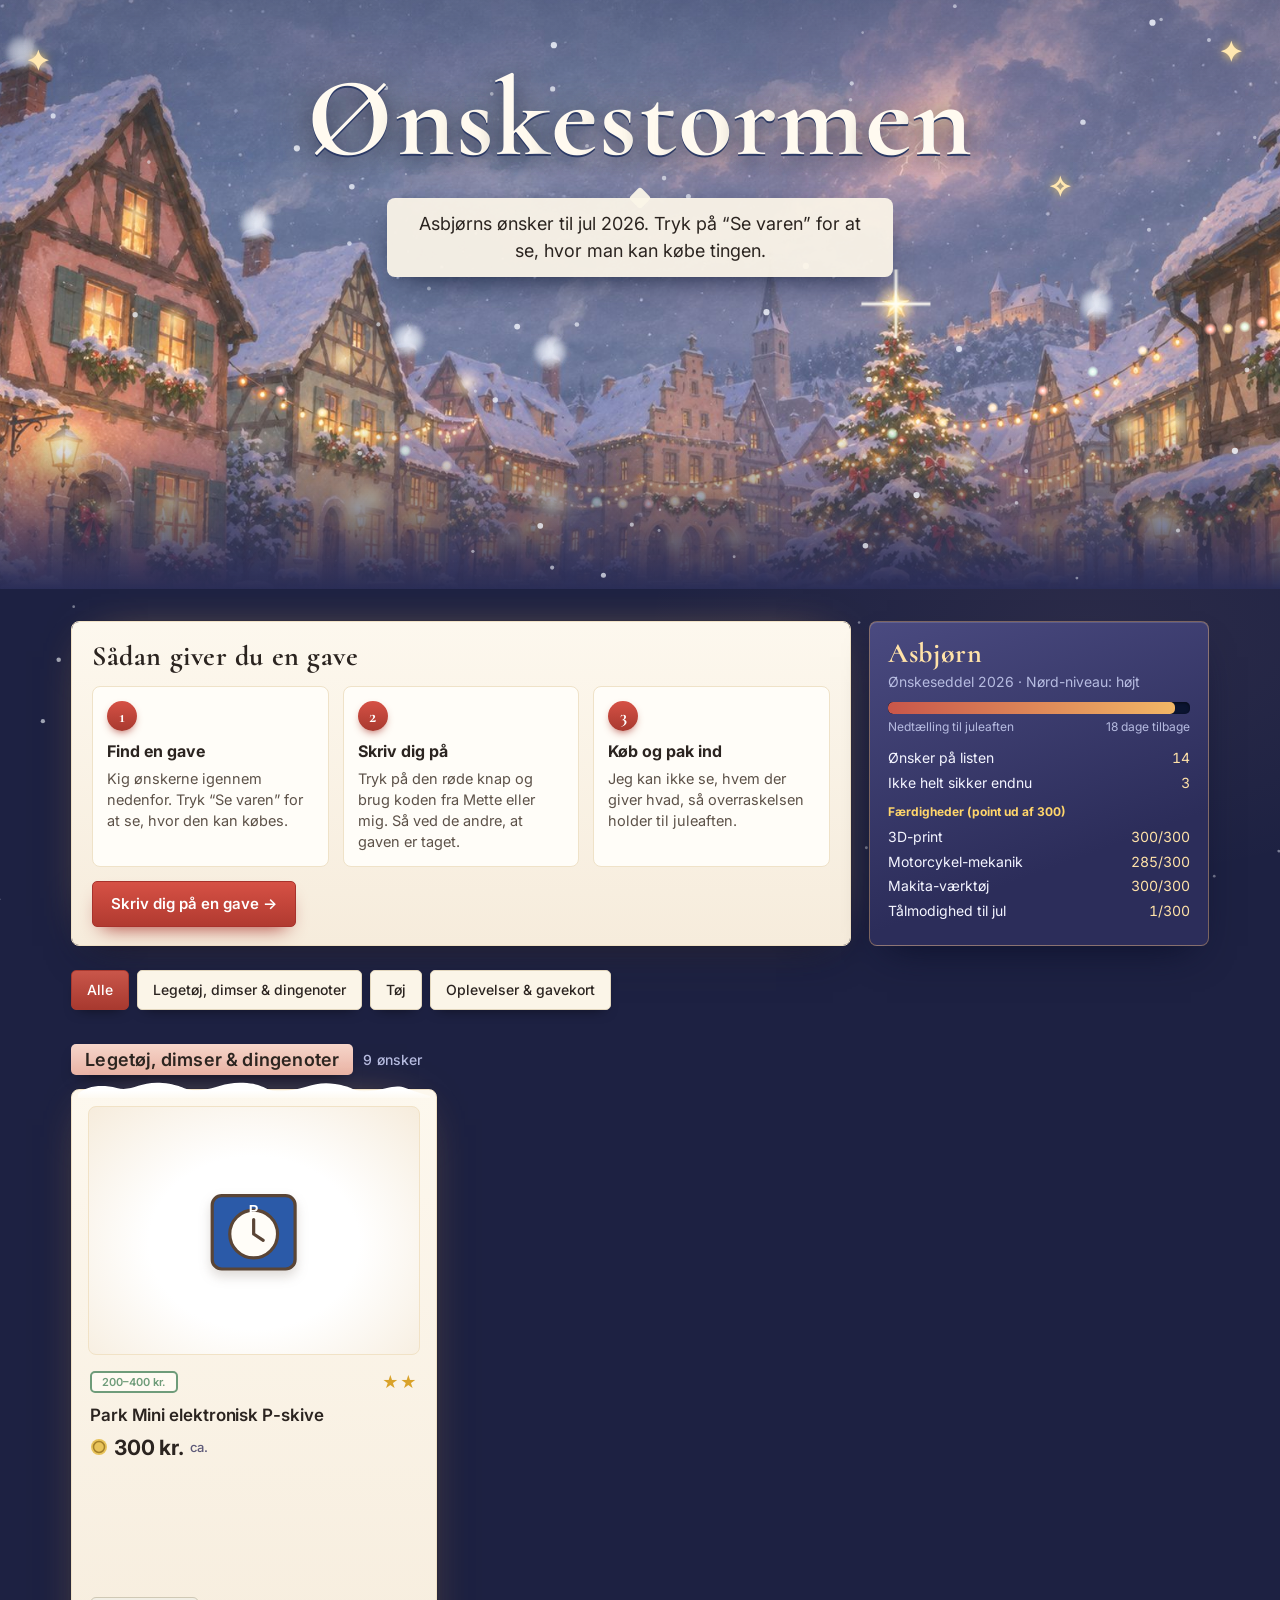
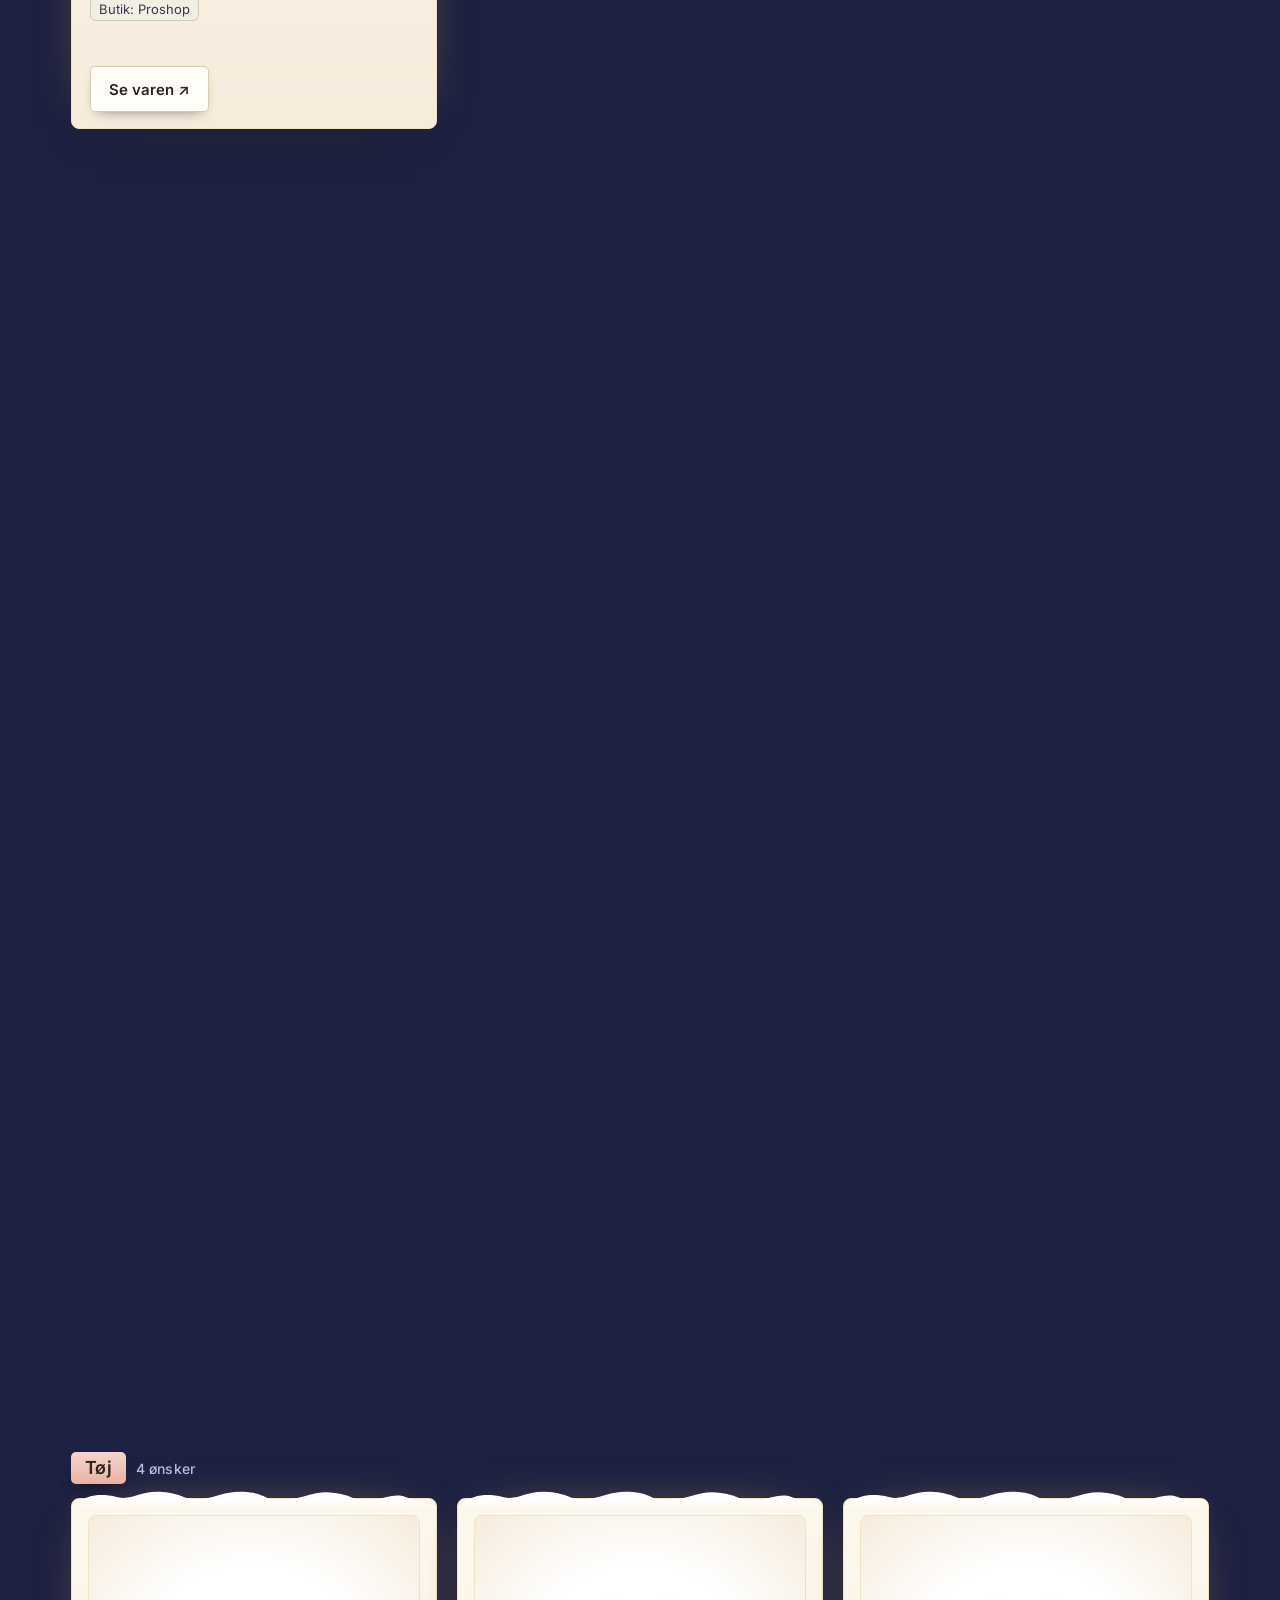
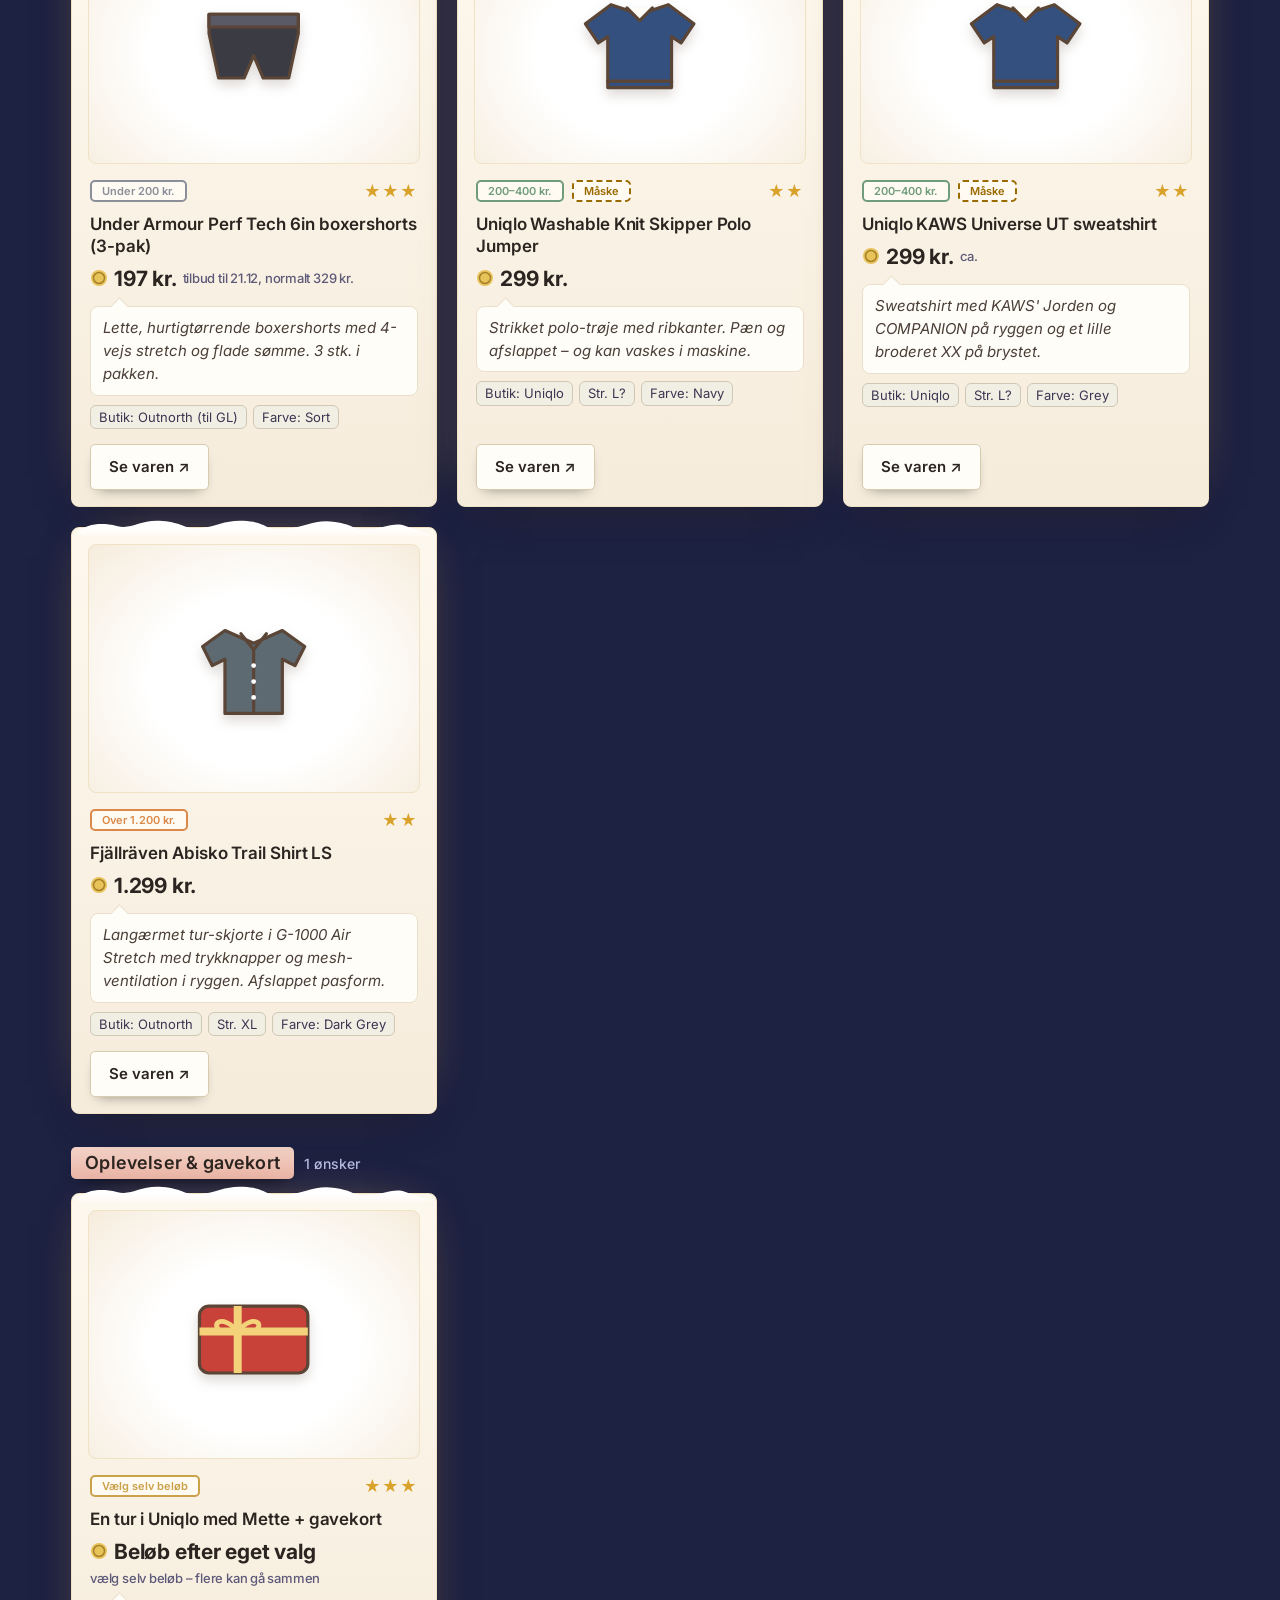
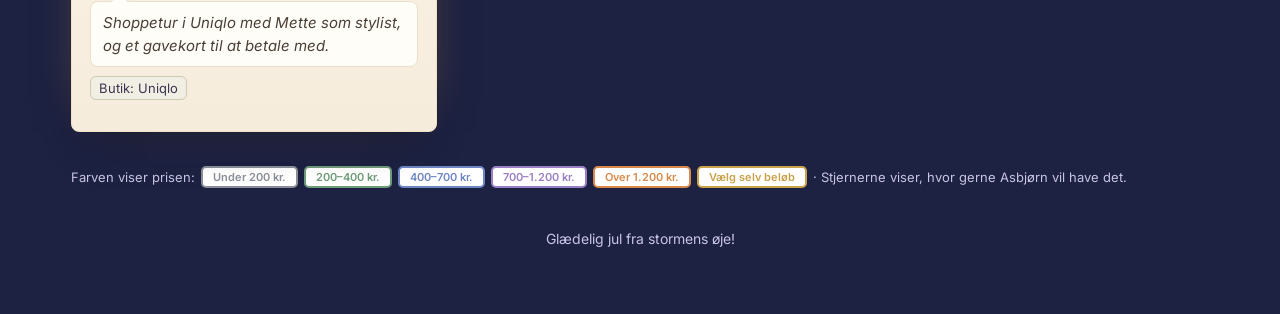
==== commit d7b25df9: "Skarpere hjørner på kort, knapper og piller Co-Authored-By: Claude Opus 5.5 <noreply@anthropic.com> " ====
--- a/index.html
+++ b/index.html
@@ -5,7 +5,7 @@
 <meta name="viewport" content="width=device-width, initial-scale=1">
 <title>Ønskestormen – Asbjørns ønsker 2026</title>
 <link rel="icon" href="data:image/svg+xml,<svg xmlns='http://www.w3.org/2000/svg' viewBox='0 0 16 16'><circle cx='8' cy='8' r='7' fill='%23e8c35a'/></svg>">
-<link rel="stylesheet" href="assets/style.css?v=1795244009">
+<link rel="stylesheet" href="assets/style.css?v=1795244135">
 </head>
 <body>
 <header class="hero">
@@ -32,8 +32,8 @@
   <div class="legend" id="legend"></div>
   <footer>Glædelig jul fra stormens øje!</footer>
 </div>
-<script src="assets/storm.js?v=1795244009"></script>
-<script src="assets/app.js?v=1795244009"></script>
+<script src="assets/storm.js?v=1795244135"></script>
+<script src="assets/app.js?v=1795244135"></script>
 <script>
 {
   let items = [], tab = "alle";
--- a/assets/style.css
+++ b/assets/style.css
@@ -61,7 +61,7 @@
 .snow{position:fixed;inset:0;width:100%;height:100%;pointer-events:none;z-index:1}
 
 .hero-in{position:relative;z-index:3;width:100%;max-width:1240px;margin:0 auto;padding:clamp(30px,5vw,60px) max(4vw,16px) 0;text-align:center}
-.jp{display:inline-block;font:700 clamp(13px,1.6vw,15px)/1 var(--round);letter-spacing:.4em;color:#ffe7b0;background:#0b143066;border:1px solid #ffe7b088;border-radius:999px;padding:7px 14px 7px 20px;margin-bottom:14px;backdrop-filter:blur(4px);animation:rise 1s .1s both ease-out}
+.jp{display:inline-block;font:700 clamp(13px,1.6vw,15px)/1 var(--round);letter-spacing:.4em;color:#ffe7b0;background:#0b143066;border:1px solid #ffe7b088;border-radius:5px;padding:7px 14px 7px 20px;margin-bottom:14px;backdrop-filter:blur(4px);animation:rise 1s .1s both ease-out}
 h1{position:relative;white-space:nowrap;font:700 clamp(48px,9vw,112px)/1.05 var(--display);margin:0;letter-spacing:.01em;color:#fffaf0;text-shadow:0 2px 0 #2b3a66,0 6px 24px #0b1430aa,0 0 40px #ffd99a55}
 h1 .l{display:inline-block;animation:float-in 1.1s calc(var(--i)*70ms + .2s) both cubic-bezier(.2,.9,.3,1)}
 @keyframes float-in{0%{opacity:0;transform:translateY(26px);filter:blur(6px)}100%{opacity:1;transform:none;filter:none}}
@@ -70,25 +70,25 @@
 .spark{position:absolute;color:#ffe7b0;font-size:clamp(16px,2.4vw,28px);-webkit-text-stroke:0;text-shadow:0 0 10px #ffd66b;animation:spark 2.2s ease-in-out infinite}
 .spark:nth-of-type(2){animation-delay:-.8s}.spark:nth-of-type(3){animation-delay:-1.5s}
 @keyframes spark{0%,100%{transform:scale(.4) rotate(0);opacity:.2}50%{transform:scale(1.1) rotate(90deg);opacity:1}}
-.sub{margin:20px auto 0;max-width:46ch;font-size:clamp(16px,1.7vw,18px);color:var(--paperink);background:#fbf5e8f0;border-radius:20px;padding:12px 20px;box-shadow:0 10px 30px -12px #0b1430;position:relative;animation:rise 1s 1s both ease-out}
+.sub{margin:20px auto 0;max-width:46ch;font-size:clamp(16px,1.7vw,18px);color:var(--paperink);background:#fbf5e8f0;border-radius:8px;padding:12px 20px;box-shadow:0 10px 30px -12px #0b1430;position:relative;animation:rise 1s 1s both ease-out}
 .sub::after{content:"";position:absolute;left:50%;top:-8px;width:16px;height:16px;background:#fbf5e8f0;transform:translateX(-50%) rotate(45deg);border-radius:3px}
 @keyframes pop{0%{opacity:0;transform:scale(.6)}100%{opacity:1;transform:none}}
 
 /* ---------- indhold ---------- */
 .wrap{position:relative;z-index:2;max-width:1240px;margin:0 auto;padding:clamp(18px,3vw,32px) max(4vw,14px) 64px}
 .intro{display:grid;grid-template-columns:minmax(0,1fr) minmax(0,340px);gap:18px;align-items:stretch;margin-bottom:24px}
-.bar,.lock,.card{background:linear-gradient(#fdf8ee,#f6ecdc);color:var(--paperink);border:1px solid #f1e2c6;border-radius:20px;box-shadow:0 0 0 1px #00000010,0 18px 38px -18px #0b0f2a,0 0 50px -30px var(--amber)}
+.bar,.lock,.card{background:linear-gradient(#fdf8ee,#f6ecdc);color:var(--paperink);border:1px solid #f1e2c6;border-radius:8px;box-shadow:0 0 0 1px #00000010,0 18px 38px -18px #0b0f2a,0 0 50px -30px var(--amber)}
 .bar{display:flex;flex-direction:column;gap:14px;justify-content:center;background:linear-gradient(#fdf8ee,#f6ecdc) padding-box;align-items:flex-start;padding:18px 20px;margin:0;
 }
 .bar p{margin:0;font-size:17px}
 .stats{display:flex;gap:10px;flex-wrap:wrap;margin:0}
-.stat{background:#fff;border:1px solid #e2d6bd;border-radius:12px;padding:6px 12px}
+.stat{background:#fff;border:1px solid #e2d6bd;border-radius:6px;padding:6px 12px}
 .stat b{font:700 26px var(--display);margin-right:6px;color:var(--pink2)}.stat span{color:#4b4766;font-size:14px}
-.sheet{padding:16px 18px;font-size:14px;background:linear-gradient(160deg,#4a4a80,#2c2d5a 70%);border:1px solid #f2b76666;border-radius:20px;box-shadow:0 18px 38px -18px #0b0f2a,inset 0 1px 0 #ffffff22}
+.sheet{padding:16px 18px;font-size:14px;background:linear-gradient(160deg,#4a4a80,#2c2d5a 70%);border:1px solid #f2b76666;border-radius:8px;box-shadow:0 18px 38px -18px #0b0f2a,inset 0 1px 0 #ffffff22}
 .sheet .nm{font:700 28px/1.1 var(--display);letter-spacing:.03em;color:#ffe2a8}
 .sheet .cl{color:var(--mute);margin:2px 0 10px}
-.xp{height:12px;border-radius:999px;background:#0b1430;overflow:hidden;box-shadow:inset 0 1px 3px #0008}
-.xp i{display:block;height:100%;background:linear-gradient(90deg,#c9564a,var(--amber),#ffe2a8);background-size:200% 100%;animation:shine 2.5s linear infinite;border-radius:999px}
+.xp{height:12px;border-radius:5px;background:#0b1430;overflow:hidden;box-shadow:inset 0 1px 3px #0008}
+.xp i{display:block;height:100%;background:linear-gradient(90deg,#c9564a,var(--amber),#ffe2a8);background-size:200% 100%;animation:shine 2.5s linear infinite;border-radius:5px}
 @keyframes shine{to{background-position:-200% 0}}
 .xpl{display:flex;justify-content:space-between;gap:8px;color:var(--mute);font-size:12px;margin:4px 0 10px}
 .sk{display:grid;grid-template-columns:minmax(0,1fr) auto;gap:3px 10px;margin:0}
@@ -96,15 +96,15 @@
 .sheet h4{margin:10px 0 4px;font-size:12px;color:var(--gold);font-weight:700}
 .sheet:empty{display:none}
 .tabs{display:flex;gap:8px;flex-wrap:wrap;margin-bottom:6px}
-.tab{font:500 14px var(--round);min-height:40px;padding:0 15px;border-radius:999px;border:1px solid #e2d6bd;background:var(--paper);color:var(--paperink);cursor:pointer;box-shadow:0 6px 14px -8px #000a;transition:transform .15s,background .2s}
+.tab{font:500 14px var(--round);min-height:40px;padding:0 15px;border-radius:5px;border:1px solid #e2d6bd;background:var(--paper);color:var(--paperink);cursor:pointer;box-shadow:0 6px 14px -8px #000a;transition:transform .15s,background .2s}
 .tab[aria-pressed=true]{background:linear-gradient(#c9564a,#a8392f);color:#fff;border-color:#a8392f}
 .tab:active{transform:scale(.96)}
 h2{font:600 18px/1.2 var(--round);letter-spacing:.01em;margin:34px 0 14px;display:flex;gap:10px;align-items:center;flex-wrap:wrap}
-h2 span{background:linear-gradient(#f6d5ca,#e9b3a6);color:var(--paperink);padding:5px 14px;border-radius:999px;display:inline-block;box-shadow:0 8px 18px -10px #000}
+h2 span{background:linear-gradient(#f6d5ca,#e9b3a6);color:var(--paperink);padding:5px 14px;border-radius:5px;display:inline-block;box-shadow:0 8px 18px -10px #000}
 h2 small{font:500 14px Inter,sans-serif;color:var(--mute)}
 .grid{display:grid;grid-template-columns:repeat(auto-fill,minmax(min(100%,290px),1fr));gap:20px}
 .card{position:relative;padding:18px 18px 16px;display:flex;flex-direction:column;gap:9px;transition:transform .35s cubic-bezier(.2,.9,.3,1),box-shadow .35s}
-.card::before{content:"";position:absolute;inset:0 0 auto;height:6px;background:var(--rc);opacity:.55;border-radius:18px 18px 0 0}
+.card::before{content:"";position:absolute;inset:0 0 auto;height:6px;background:var(--rc);opacity:.55;border-radius:8px 8px 0 0}
 .card:hover{transform:translateY(-5px);box-shadow:0 22px 36px -18px #000e,inset 0 0 40px #e9dcc066}
 .card.taken{filter:saturate(.4);opacity:.72}
 .anim .card{opacity:0}
@@ -112,28 +112,28 @@
 .anim .card.in:not(.seen){animation:panel .8s calc(var(--d,0)*90ms) both cubic-bezier(.2,.9,.3,1)}
 @keyframes panel{0%{opacity:0;transform:translateY(34px) scale(.97)}100%{opacity:1;transform:none}}
 .top{display:flex;gap:8px;align-items:center;flex-wrap:wrap;margin-top:4px}
-.pill{font:600 11px var(--round);padding:2px 10px;border-radius:999px;border:2px solid currentColor;white-space:nowrap;background:#fff}
+.pill{font:600 11px var(--round);padding:2px 10px;border-radius:5px;border:2px solid currentColor;white-space:nowrap;background:#fff}
 .pill.maybe{color:#9a6b00;border-style:dashed}
 .prio{margin-left:auto;color:#d9a22a;letter-spacing:1px;font-size:16px}
 .card h3{margin:0;font:600 17px/1.3 var(--round);letter-spacing:-.005em;color:var(--paperink)}
 .price{font:700 21px var(--round);letter-spacing:-.01em;white-space:nowrap;display:flex;align-items:center;gap:6px;flex-wrap:wrap;color:var(--paperink)}
 .price svg{flex:none}
 .price small{font:500 13px Inter,sans-serif;color:#5d5978;white-space:normal}
-.desc{position:relative;margin:6px 0 0;font-size:15px;color:#4a3f36;background:#fffdf8;border:1px solid #e9dfca;border-radius:14px;padding:9px 12px;font-style:italic}
+.desc{position:relative;margin:6px 0 0;font-size:15px;color:#4a3f36;background:#fffdf8;border:1px solid #e9dfca;border-radius:8px;padding:9px 12px;font-style:italic}
 .desc::before{content:"";position:absolute;left:22px;top:-7px;width:12px;height:12px;background:#fffdf8;border:1px solid #e9dfca;border-right:0;border-bottom:0;transform:rotate(45deg)}
 .meta{display:flex;flex-wrap:wrap;gap:6px;margin:0;padding:0;list-style:none}
 .meta li{font-size:13px;background:#f1eee4;border:1.5px solid #cfc8b4;border-radius:6px;padding:1px 8px;color:#3b3752}
 .actions{display:flex;gap:10px;flex-wrap:wrap;margin-top:auto;padding-top:6px}
-.btn{font:600 15px var(--round);min-height:46px;padding:0 18px;border-radius:999px;border:1px solid #d9cbb0;background:#fffdf8;color:var(--paperink);cursor:pointer;display:inline-flex;align-items:center;gap:6px;text-decoration:none;box-shadow:0 6px 14px -8px #0008;transition:transform .15s,box-shadow .15s}
+.btn{font:600 15px var(--round);min-height:46px;padding:0 18px;border-radius:5px;border:1px solid #d9cbb0;background:#fffdf8;color:var(--paperink);cursor:pointer;display:inline-flex;align-items:center;gap:6px;text-decoration:none;box-shadow:0 6px 14px -8px #0008;transition:transform .15s,box-shadow .15s}
 .btn:active{transform:scale(.96)}
 .btn.fire{background:linear-gradient(#d65145,#b13a30);color:#fff;border-color:#a8322c;box-shadow:0 10px 20px -10px #a8322c}
 .btn.fire:hover{transform:translateY(-2px)}
 @keyframes wiggle{25%{rotate:-2deg}75%{rotate:2deg}}
 .btn:disabled{opacity:.6;cursor:wait}
 .btn:focus-visible,.tab:focus-visible,input:focus-visible{outline:3px solid var(--sky);outline-offset:3px}
-.claim{font-size:14px;background:#eef6e8;border-radius:12px;padding:7px 12px;border:1px solid #cfe2c2;color:var(--paperink)}
+.claim{font-size:14px;background:#eef6e8;border-radius:6px;padding:7px 12px;border:1px solid #cfe2c2;color:var(--paperink)}
 .claim b{color:#2f7a3d}
-.giver{display:grid;gap:6px;background:#fff5ee;border:1px solid #e9b8a6;border-radius:14px;padding:12px;animation:rise .4s both ease-out}
+.giver{display:grid;gap:6px;background:#fff5ee;border:1px solid #e9b8a6;border-radius:8px;padding:12px;animation:rise .4s both ease-out}
 .giver label{font:600 14px var(--round)}
 .giver .actions{padding-top:2px}
 .note{color:var(--mute);font-size:15px;text-align:center;padding:30px 10px}
@@ -142,7 +142,7 @@
 .lock h2{margin:0}
 .lock p{margin:0;color:#4b4766;font-size:15px}
 .lock a{color:#a8322c}
-input{font:16px Inter,sans-serif;padding:10px 14px;border-radius:12px;border:1px solid #d9cbb0;background:#fff;color:var(--paperink);min-height:46px;width:100%}
+input{font:16px Inter,sans-serif;padding:10px 14px;border-radius:6px;border:1px solid #d9cbb0;background:#fff;color:var(--paperink);min-height:46px;width:100%}
 .err{color:#c4102f;font-size:14px;font-weight:600;min-height:1.2em}
 footer{margin-top:40px;color:var(--mute);font-size:14px;text-align:center}
 
@@ -167,7 +167,7 @@
 @media(prefers-reduced-motion:reduce){*,*::before,*::after{animation:none!important;transition:none!important}.anim .card{opacity:1}}
 
 /* billede eller tegnet ikon øverst på hvert kort */
-.thumb{margin:-2px -2px 2px;aspect-ratio:4/3;border-radius:14px;display:grid;place-items:center;overflow:hidden;
+.thumb{margin:-2px -2px 2px;aspect-ratio:4/3;border-radius:8px;display:grid;place-items:center;overflow:hidden;
 background:radial-gradient(ellipse at 50% 55%,#fff 0%,#fff 45%,#f6ecdc 100%);border:1px solid #f1e2c6}
 .thumb svg{width:58%;height:auto;max-height:100%;filter:drop-shadow(0 6px 6px #5a453633);transition:transform .4s cubic-bezier(.2,.9,.3,1)}
 .thumb img{width:100%;height:100%;object-fit:contain;padding:12px;transition:transform .5s cubic-bezier(.2,.9,.3,1)}
@@ -193,7 +193,7 @@
 .how{justify-content:space-between}
 .how h3{margin:0;font:700 28px/1.15 var(--display);letter-spacing:.02em;color:var(--paperink)}
 .steps{list-style:none;margin:0;padding:0;display:grid;grid-template-columns:repeat(3,minmax(0,1fr));gap:14px;counter-reset:s;width:100%}
-.steps li{counter-increment:s;background:#fffdf8;border:1px solid #efe2c8;border-radius:16px;padding:14px 14px 14px;display:grid;gap:4px;align-content:start}
+.steps li{counter-increment:s;background:#fffdf8;border:1px solid #efe2c8;border-radius:8px;padding:14px 14px 14px;display:grid;gap:4px;align-content:start}
 .steps li::before{content:counter(s);display:grid;place-items:center;width:30px;height:30px;border-radius:50%;margin-bottom:4px;
  background:linear-gradient(#d65145,#a8392f);color:#fff;font:700 18px var(--display);box-shadow:0 4px 10px -4px #a8392f}
 .steps b{font-size:16px}
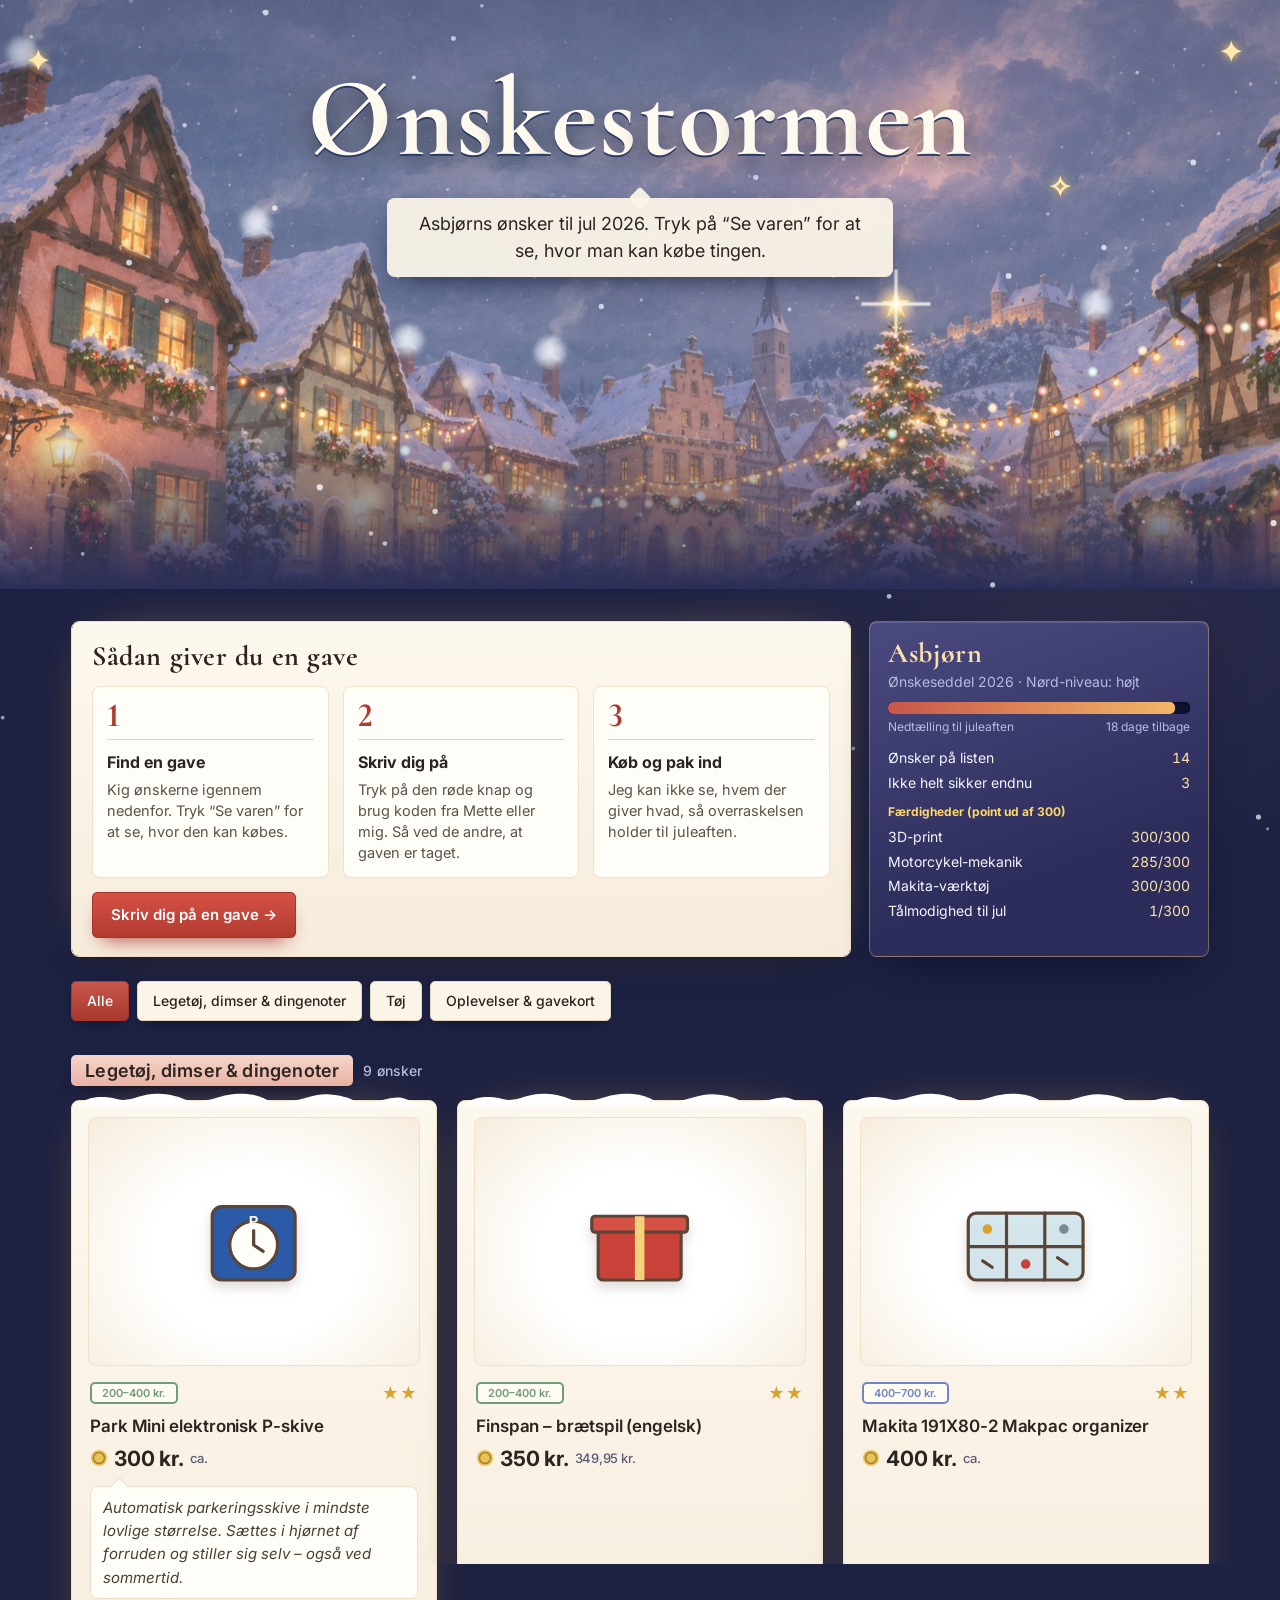
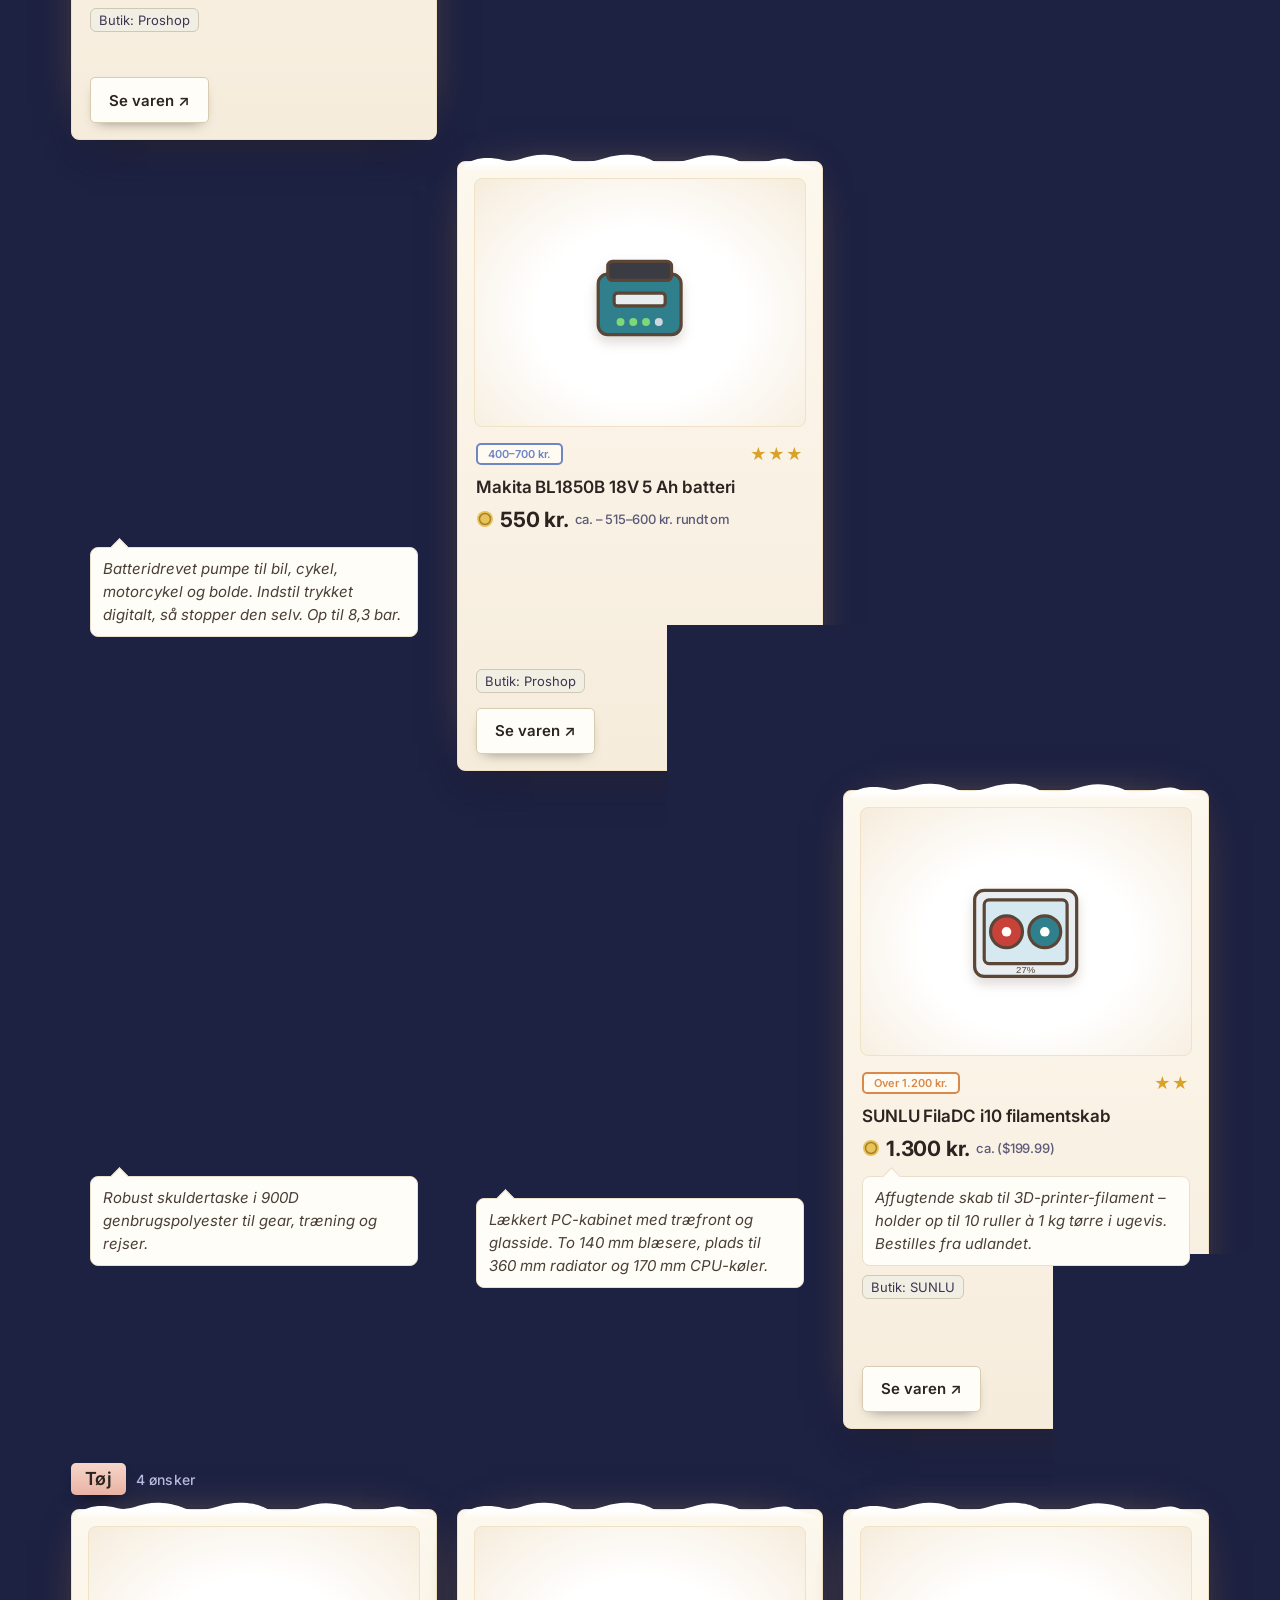
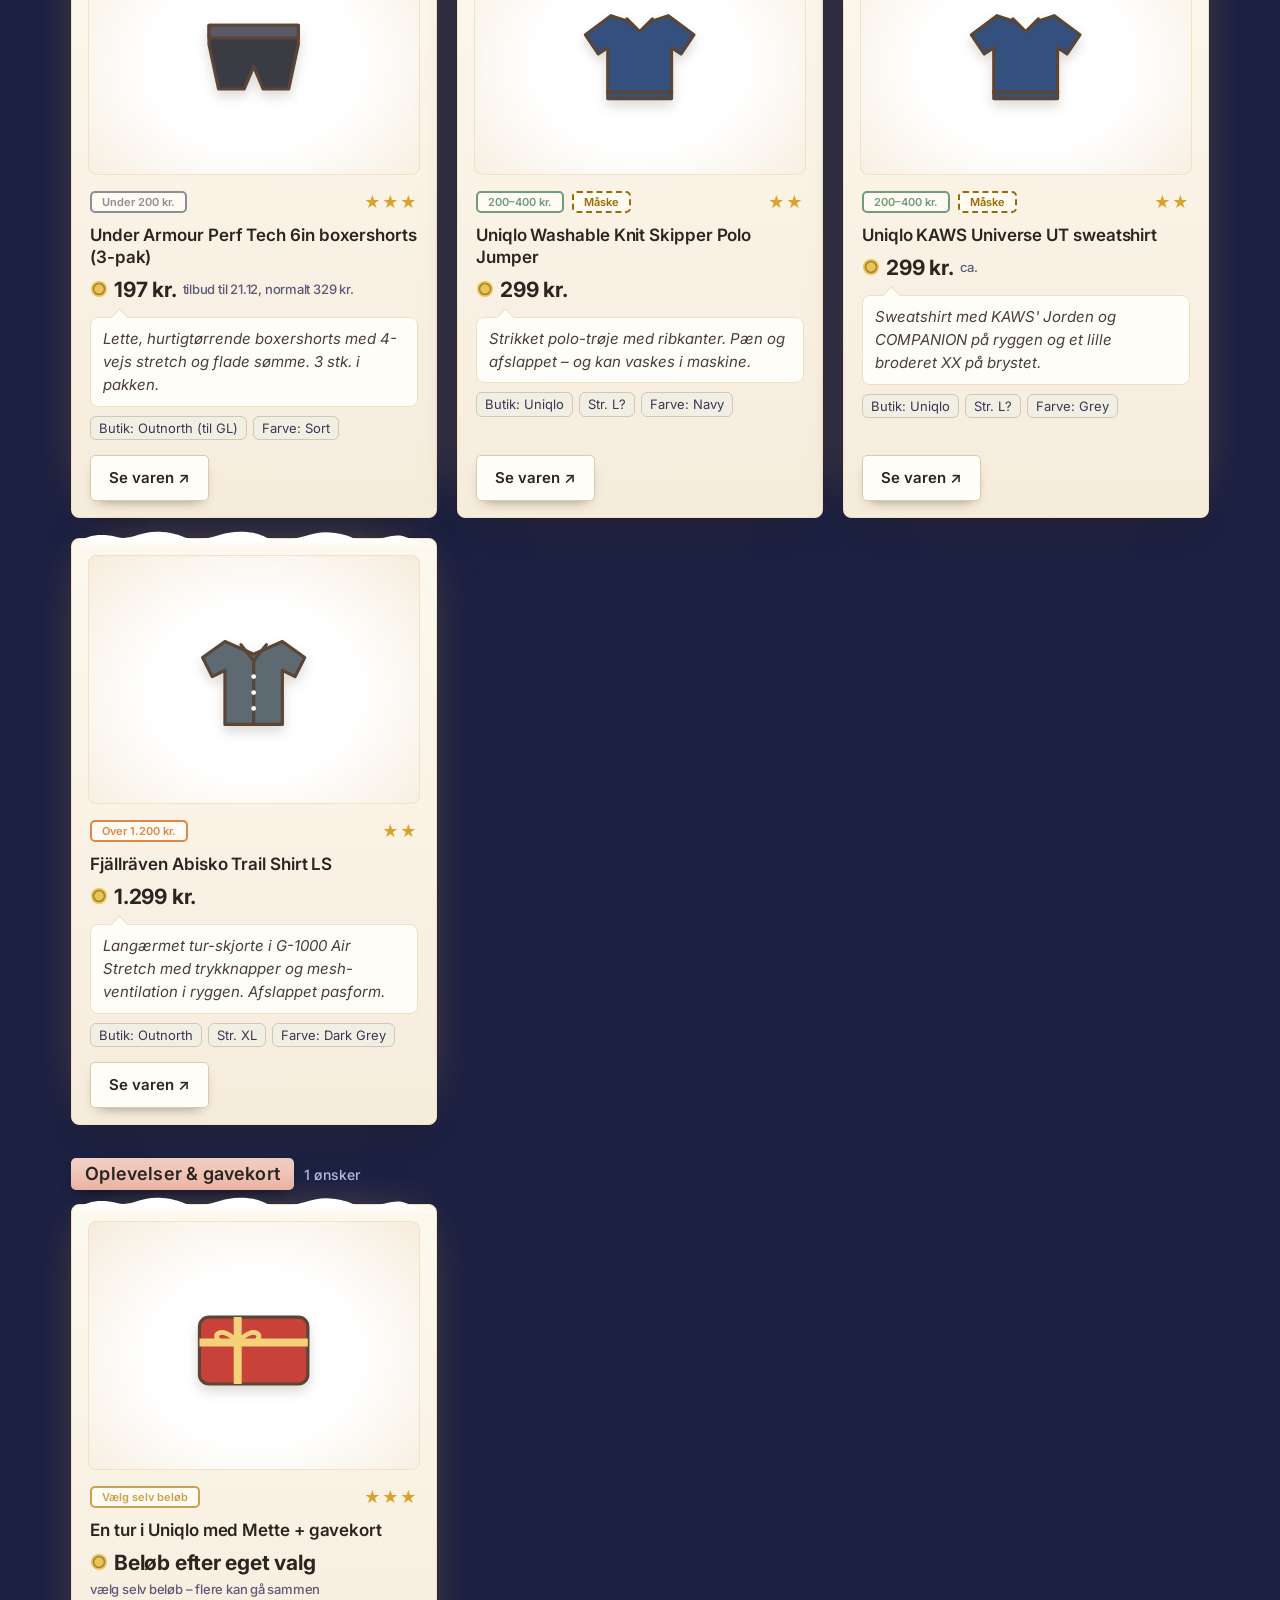
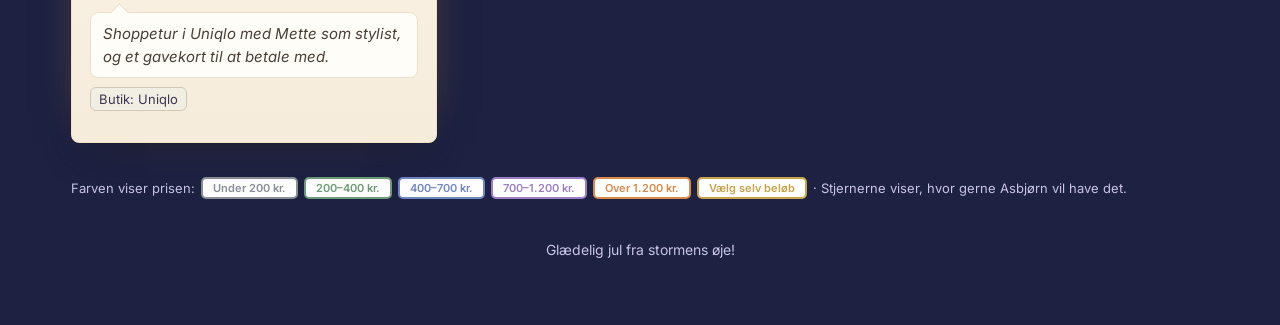
==== commit ad1087d5: "Store serif-tal i stedet for røde cirkler i trinene Co-Authored-By: Claude Opus 5.5 <noreply@anthrop" ====
--- a/index.html
+++ b/index.html
@@ -5,7 +5,7 @@
 <meta name="viewport" content="width=device-width, initial-scale=1">
 <title>Ønskestormen – Asbjørns ønsker 2026</title>
 <link rel="icon" href="data:image/svg+xml,<svg xmlns='http://www.w3.org/2000/svg' viewBox='0 0 16 16'><circle cx='8' cy='8' r='7' fill='%23e8c35a'/></svg>">
-<link rel="stylesheet" href="assets/style.css?v=1795244135">
+<link rel="stylesheet" href="assets/style.css?v=1795244239">
 </head>
 <body>
 <header class="hero">
@@ -32,8 +32,8 @@
   <div class="legend" id="legend"></div>
   <footer>Glædelig jul fra stormens øje!</footer>
 </div>
-<script src="assets/storm.js?v=1795244135"></script>
-<script src="assets/app.js?v=1795244135"></script>
+<script src="assets/storm.js?v=1795244239"></script>
+<script src="assets/app.js?v=1795244239"></script>
 <script>
 {
   let items = [], tab = "alle";
--- a/assets/style.css
+++ b/assets/style.css
@@ -194,9 +194,9 @@
 .how h3{margin:0;font:700 28px/1.15 var(--display);letter-spacing:.02em;color:var(--paperink)}
 .steps{list-style:none;margin:0;padding:0;display:grid;grid-template-columns:repeat(3,minmax(0,1fr));gap:14px;counter-reset:s;width:100%}
 .steps li{counter-increment:s;background:#fffdf8;border:1px solid #efe2c8;border-radius:8px;padding:14px 14px 14px;display:grid;gap:4px;align-content:start}
-.steps li::before{content:counter(s);display:grid;place-items:center;width:30px;height:30px;border-radius:50%;margin-bottom:4px;
- background:linear-gradient(#d65145,#a8392f);color:#fff;font:700 18px var(--display);box-shadow:0 4px 10px -4px #a8392f}
+.steps li::before{content:counter(s);display:block;margin:-2px 0 6px;padding-bottom:6px;border-bottom:1px solid #e6d3b0;
+ font:700 34px/1 var(--display);font-variant-numeric:lining-nums;color:#b13a30;letter-spacing:0}
 .steps b{font-size:16px}
 .steps span{font-size:14.5px;line-height:1.45;color:#5d5249}
-@media(max-width:900px) and (min-width:761px){.steps{grid-template-columns:1fr}.steps li{grid-template-columns:auto 1fr;column-gap:12px}.steps li::before{grid-row:span 2;margin:0}}
-@media(max-width:520px){.steps{grid-template-columns:1fr}.steps li{grid-template-columns:auto 1fr;column-gap:12px;padding:12px}.steps li::before{grid-row:span 2;margin:0}}
+@media(max-width:900px) and (min-width:761px){.steps{grid-template-columns:1fr}.steps li{grid-template-columns:auto 1fr;column-gap:12px}.steps li::before{grid-row:span 2;margin:0;padding:0 12px 0 0;border-bottom:0;border-right:1px solid #e6d3b0;align-self:center;min-width:34px;text-align:center}}
+@media(max-width:520px){.steps{grid-template-columns:1fr}.steps li{grid-template-columns:auto 1fr;column-gap:12px;padding:12px}.steps li::before{grid-row:span 2;margin:0;padding:0 12px 0 0;border-bottom:0;border-right:1px solid #e6d3b0;align-self:center;min-width:34px;text-align:center}}
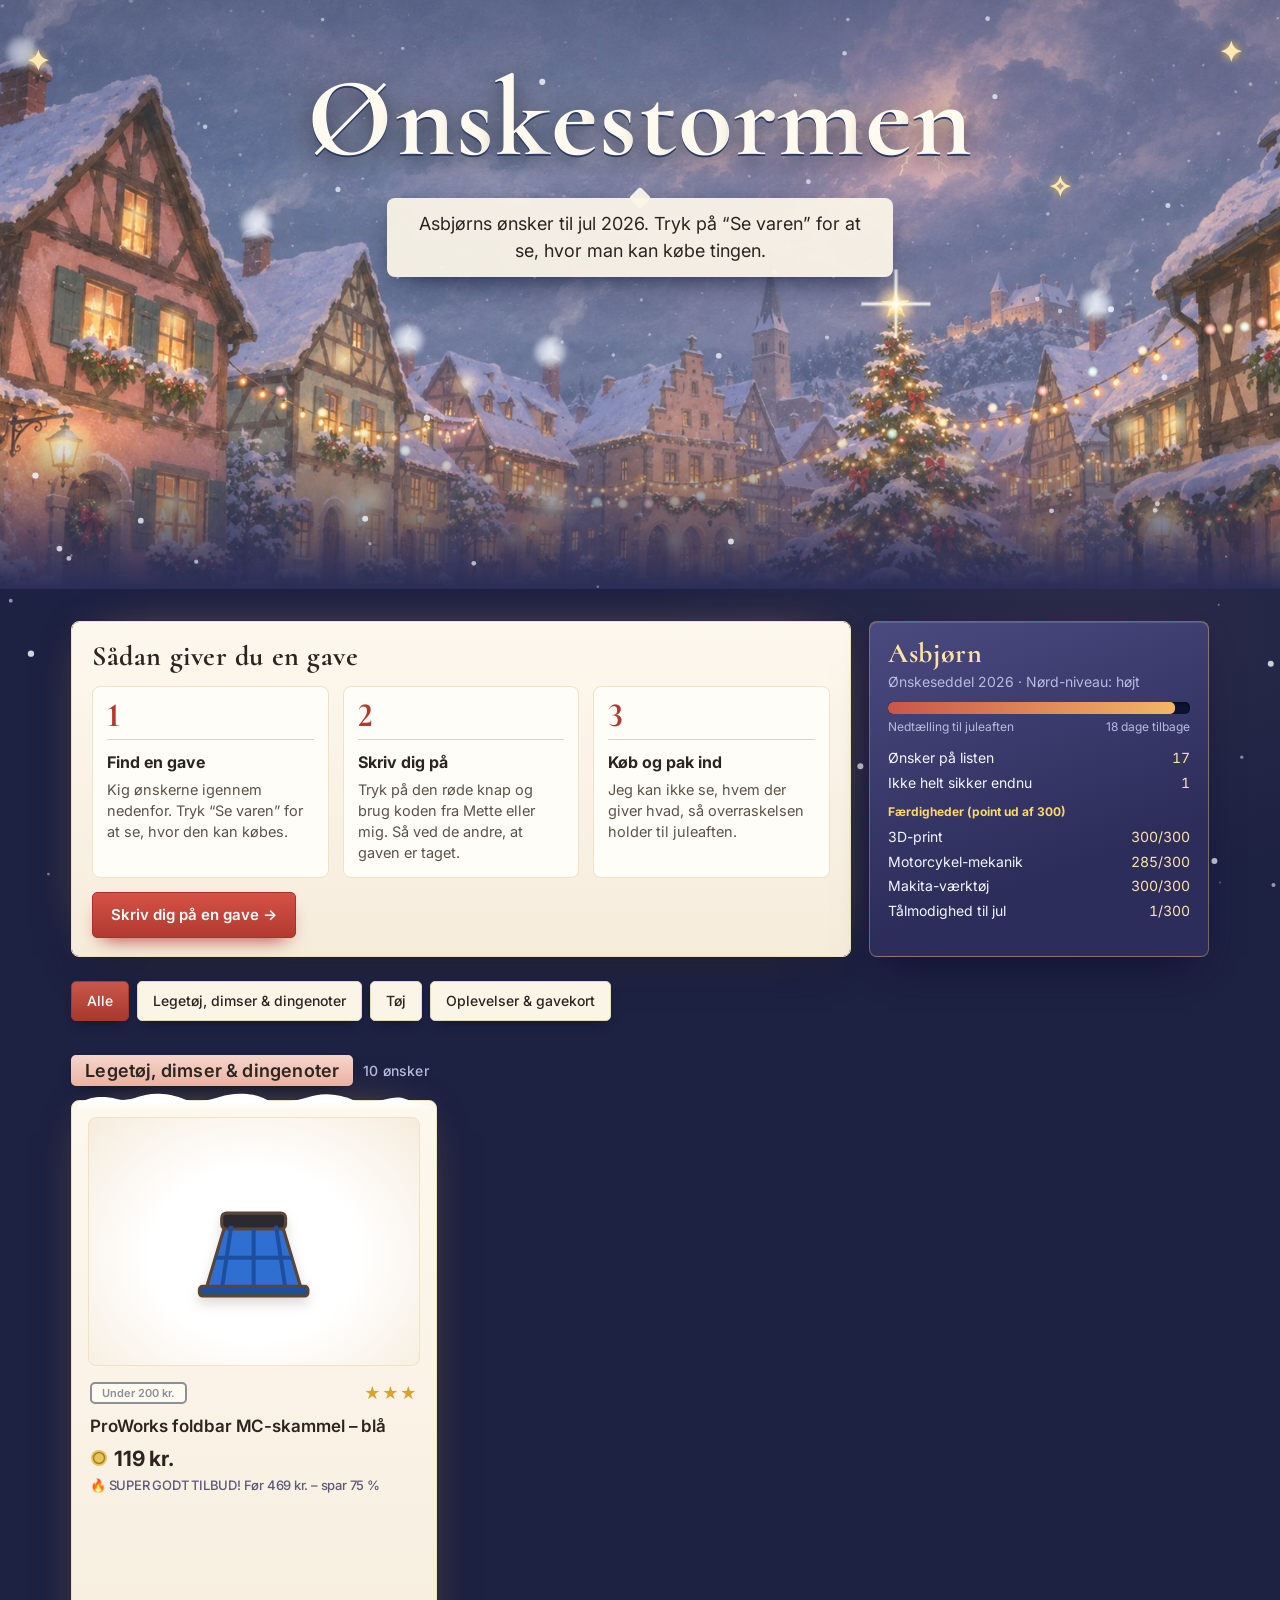
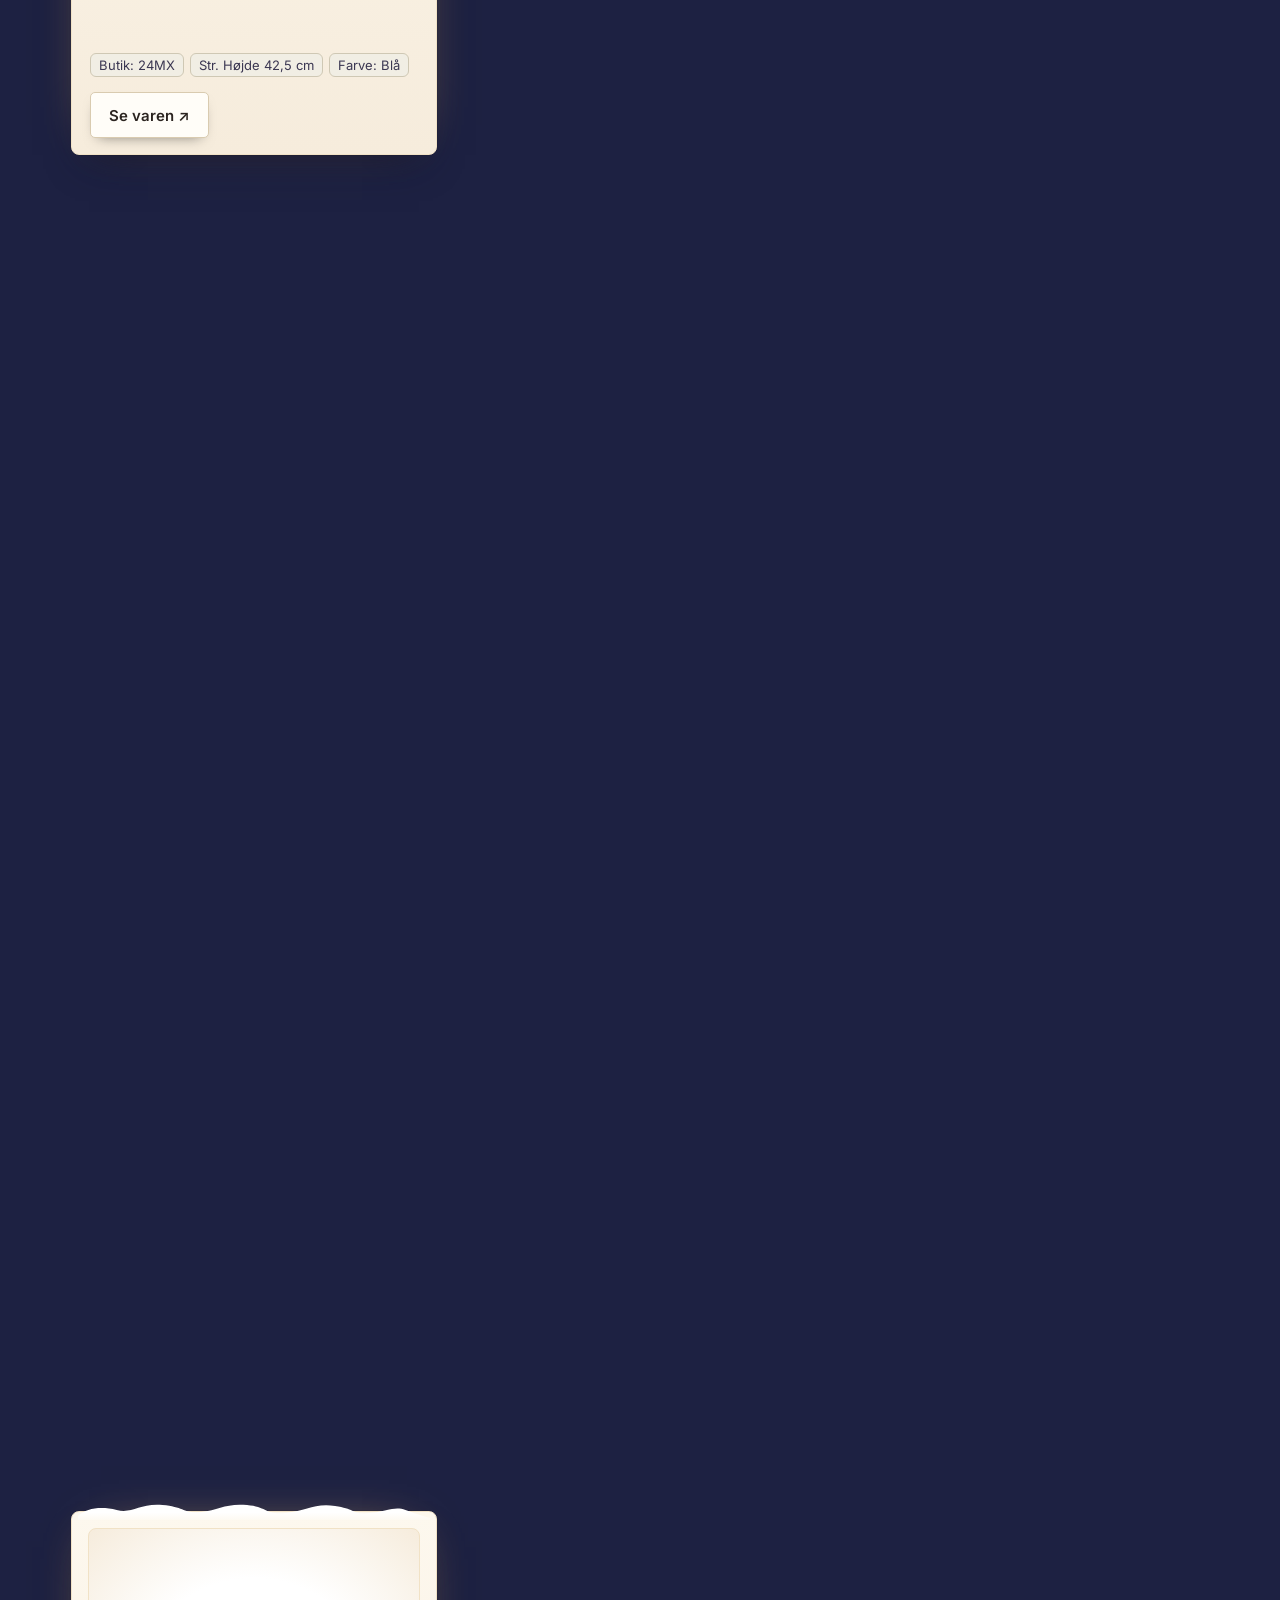
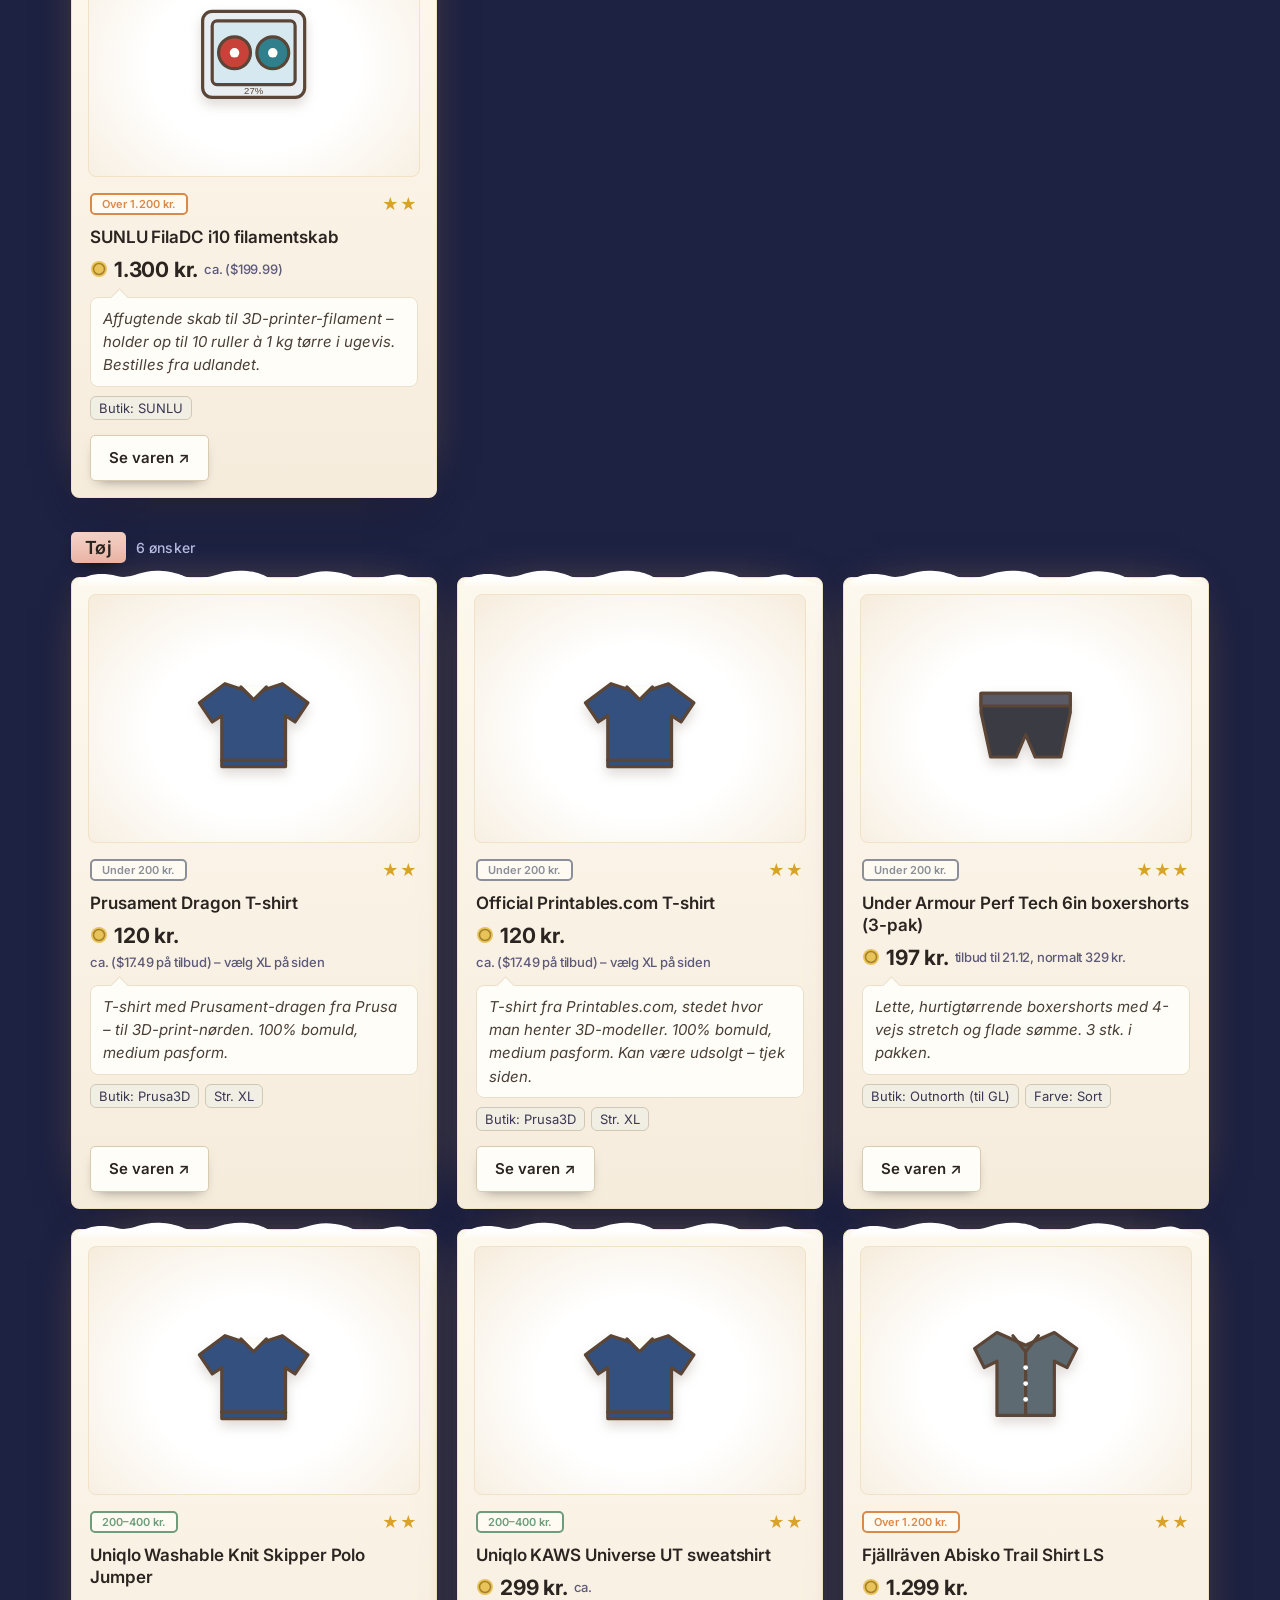
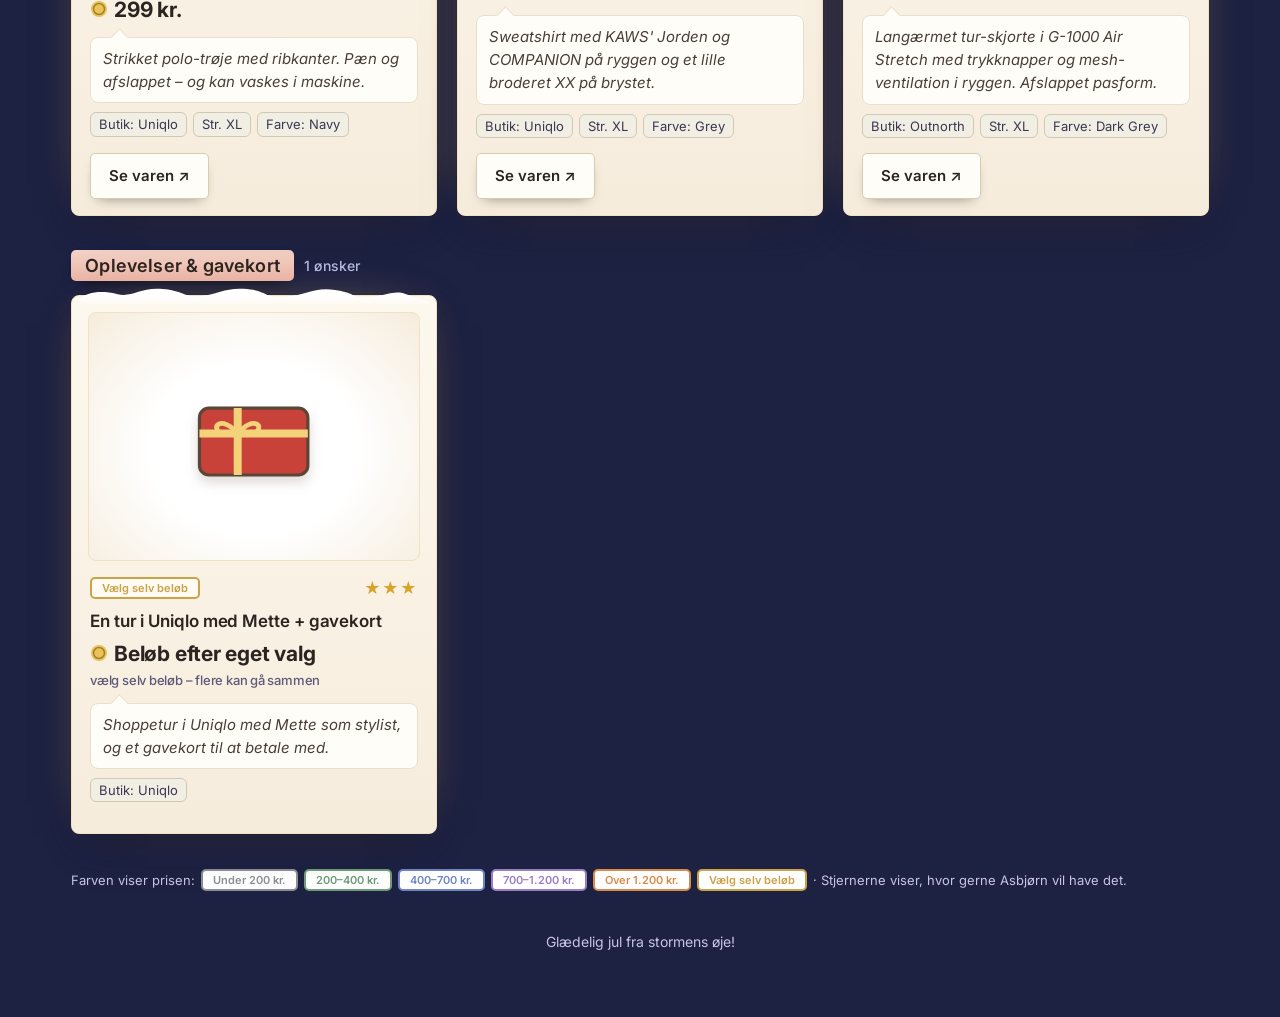
==== commit 85892bae: "Skammel: tegnet blå skammel-ikon som billede Co-Authored-By: Claude Opus 5.5 <noreply@anthropic.com>" ====
--- a/index.html
+++ b/index.html
@@ -5,7 +5,7 @@
 <meta name="viewport" content="width=device-width, initial-scale=1">
 <title>Ønskestormen – Asbjørns ønsker 2026</title>
 <link rel="icon" href="data:image/svg+xml,<svg xmlns='http://www.w3.org/2000/svg' viewBox='0 0 16 16'><circle cx='8' cy='8' r='7' fill='%23e8c35a'/></svg>">
-<link rel="stylesheet" href="assets/style.css?v=1795244239">
+<link rel="stylesheet" href="assets/style.css?v=1795399038">
 </head>
 <body>
 <header class="hero">
@@ -32,8 +32,8 @@
   <div class="legend" id="legend"></div>
   <footer>Glædelig jul fra stormens øje!</footer>
 </div>
-<script src="assets/storm.js?v=1795244239"></script>
-<script src="assets/app.js?v=1795244239"></script>
+<script src="assets/storm.js?v=1795399038"></script>
+<script src="assets/app.js?v=1795399038"></script>
 <script>
 {
   let items = [], tab = "alle";
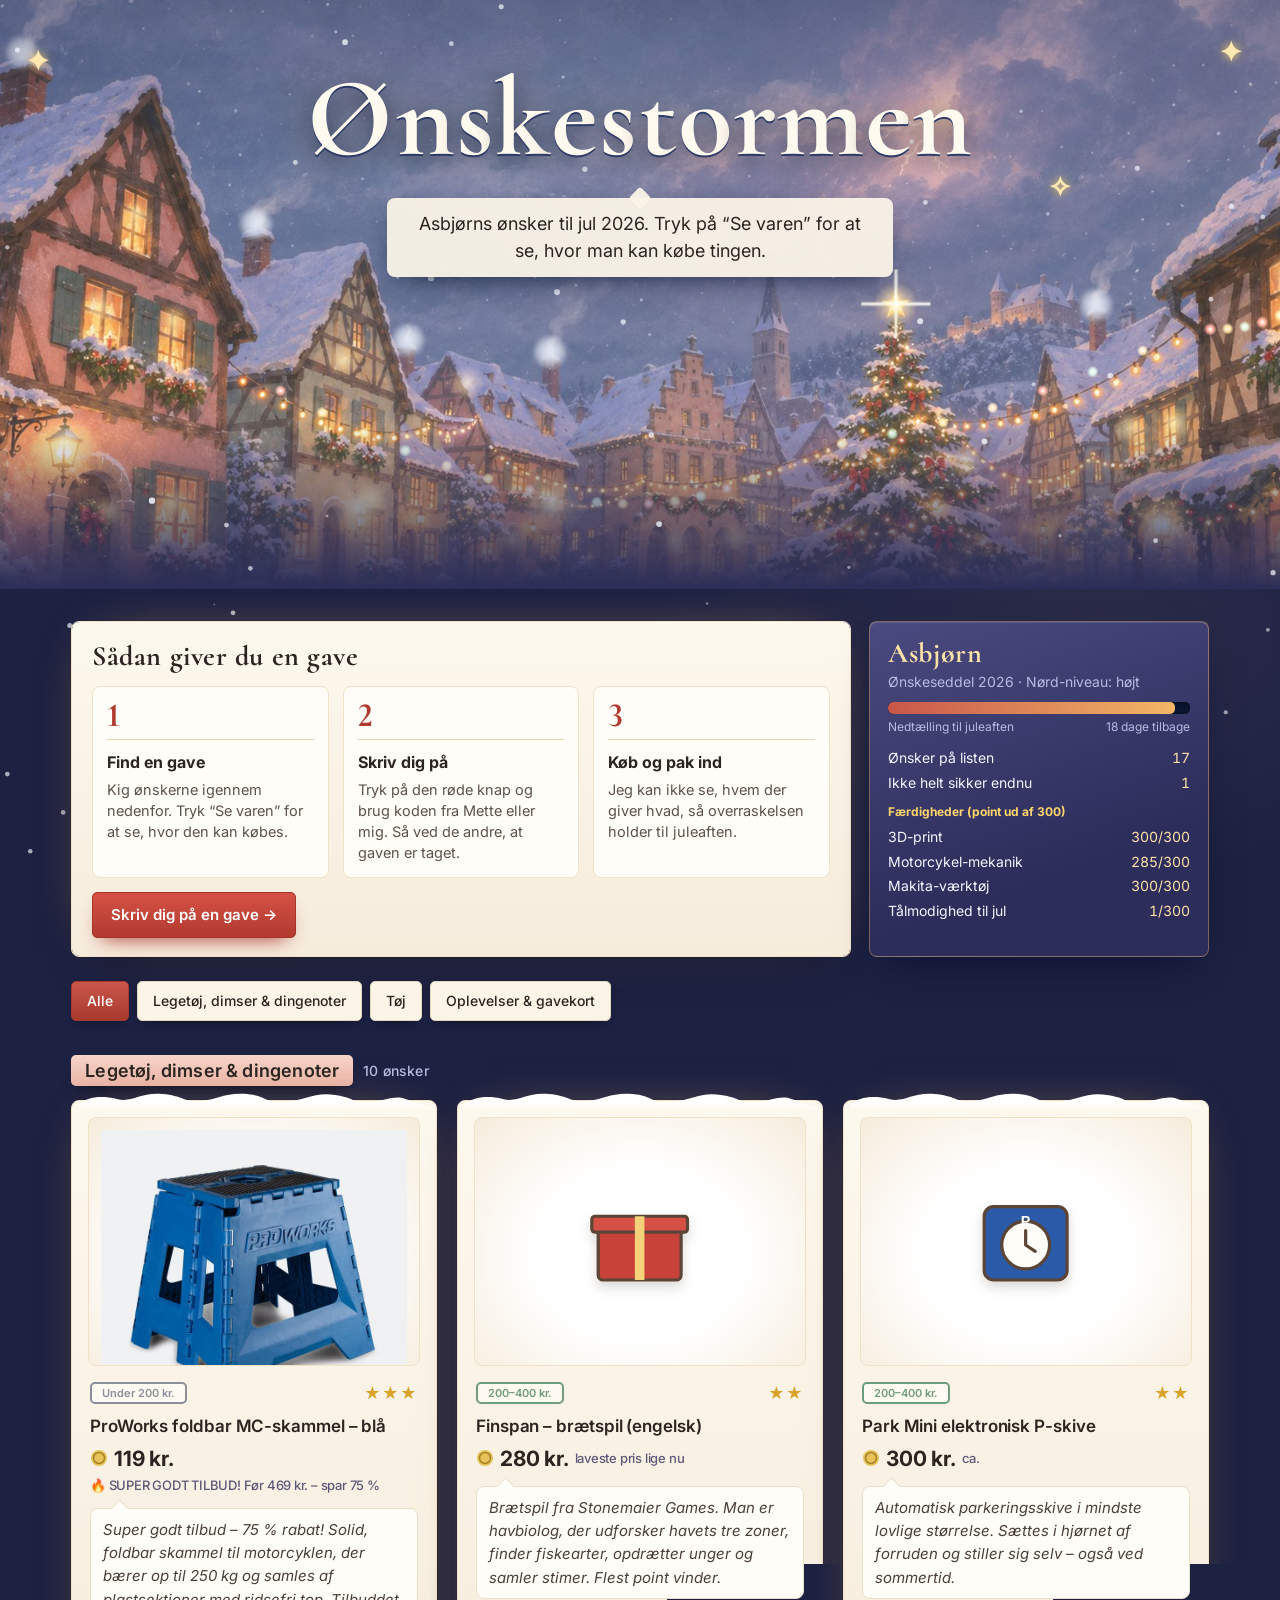
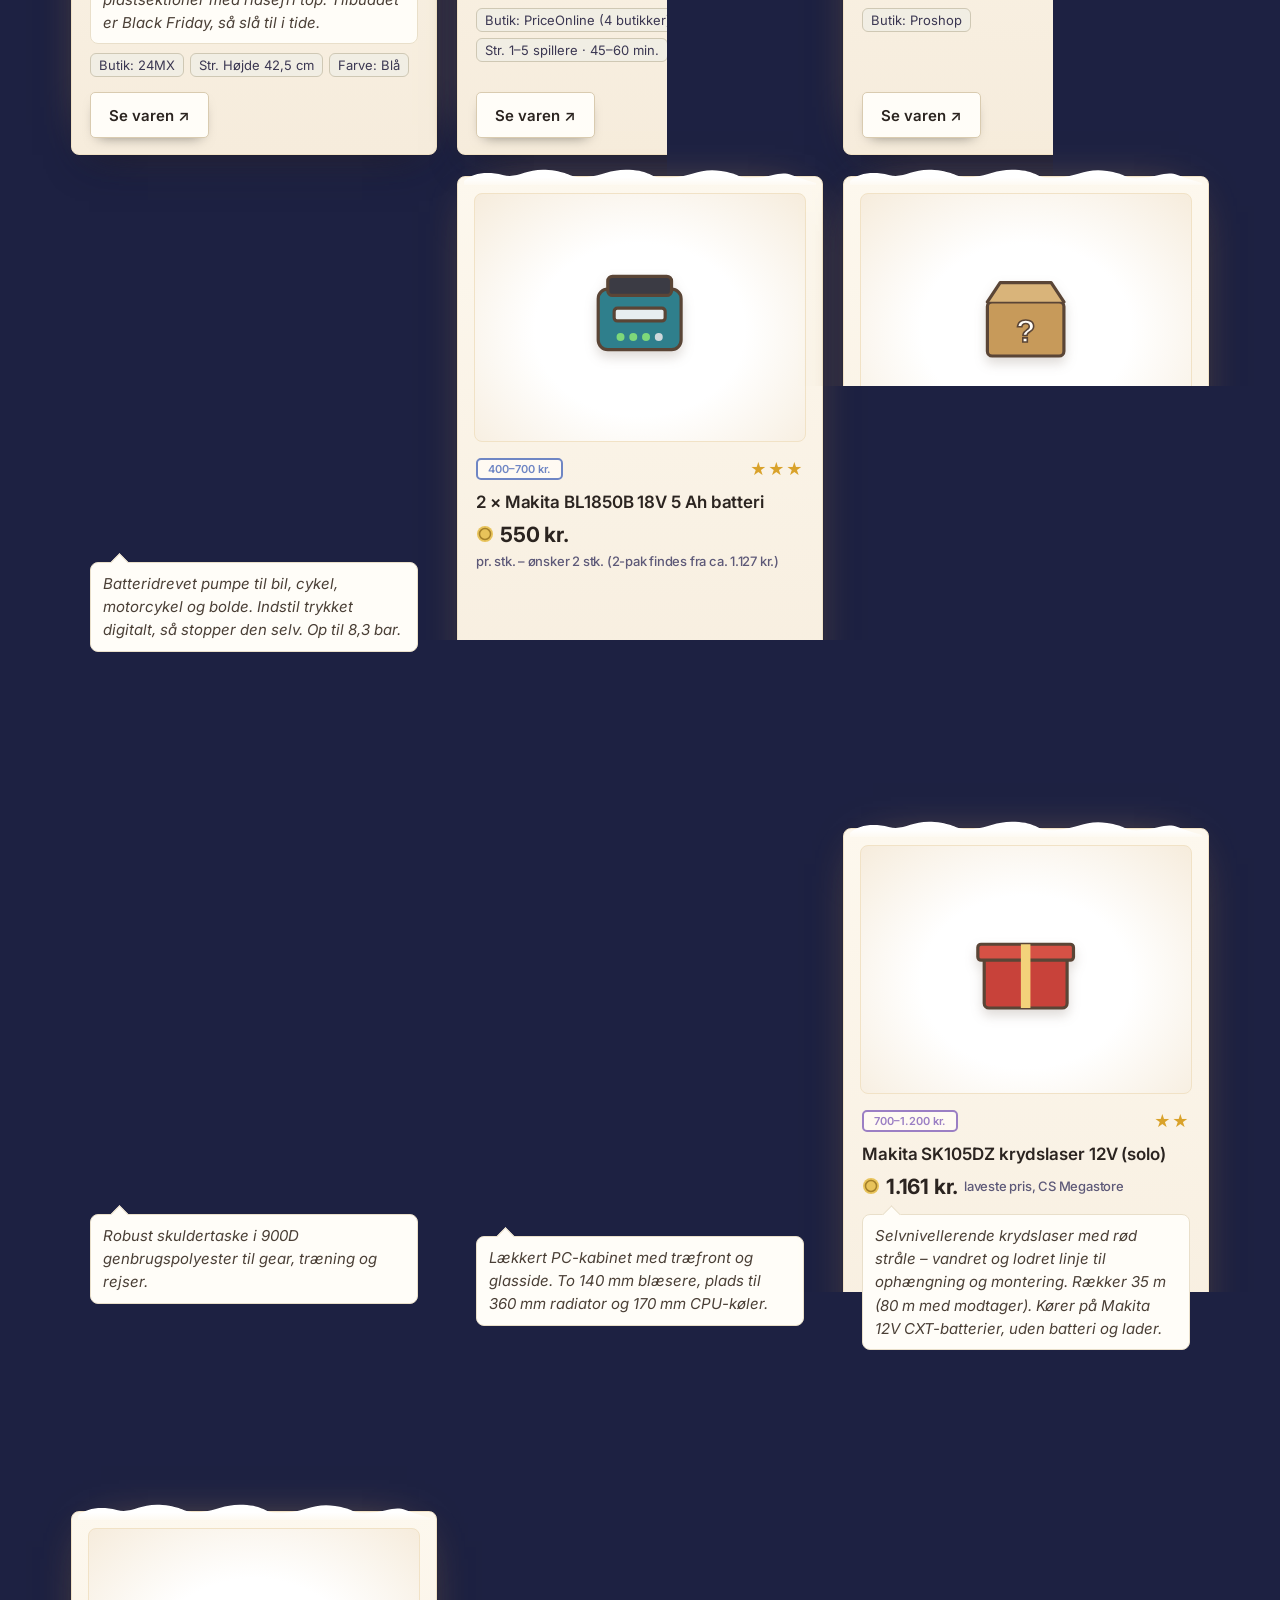
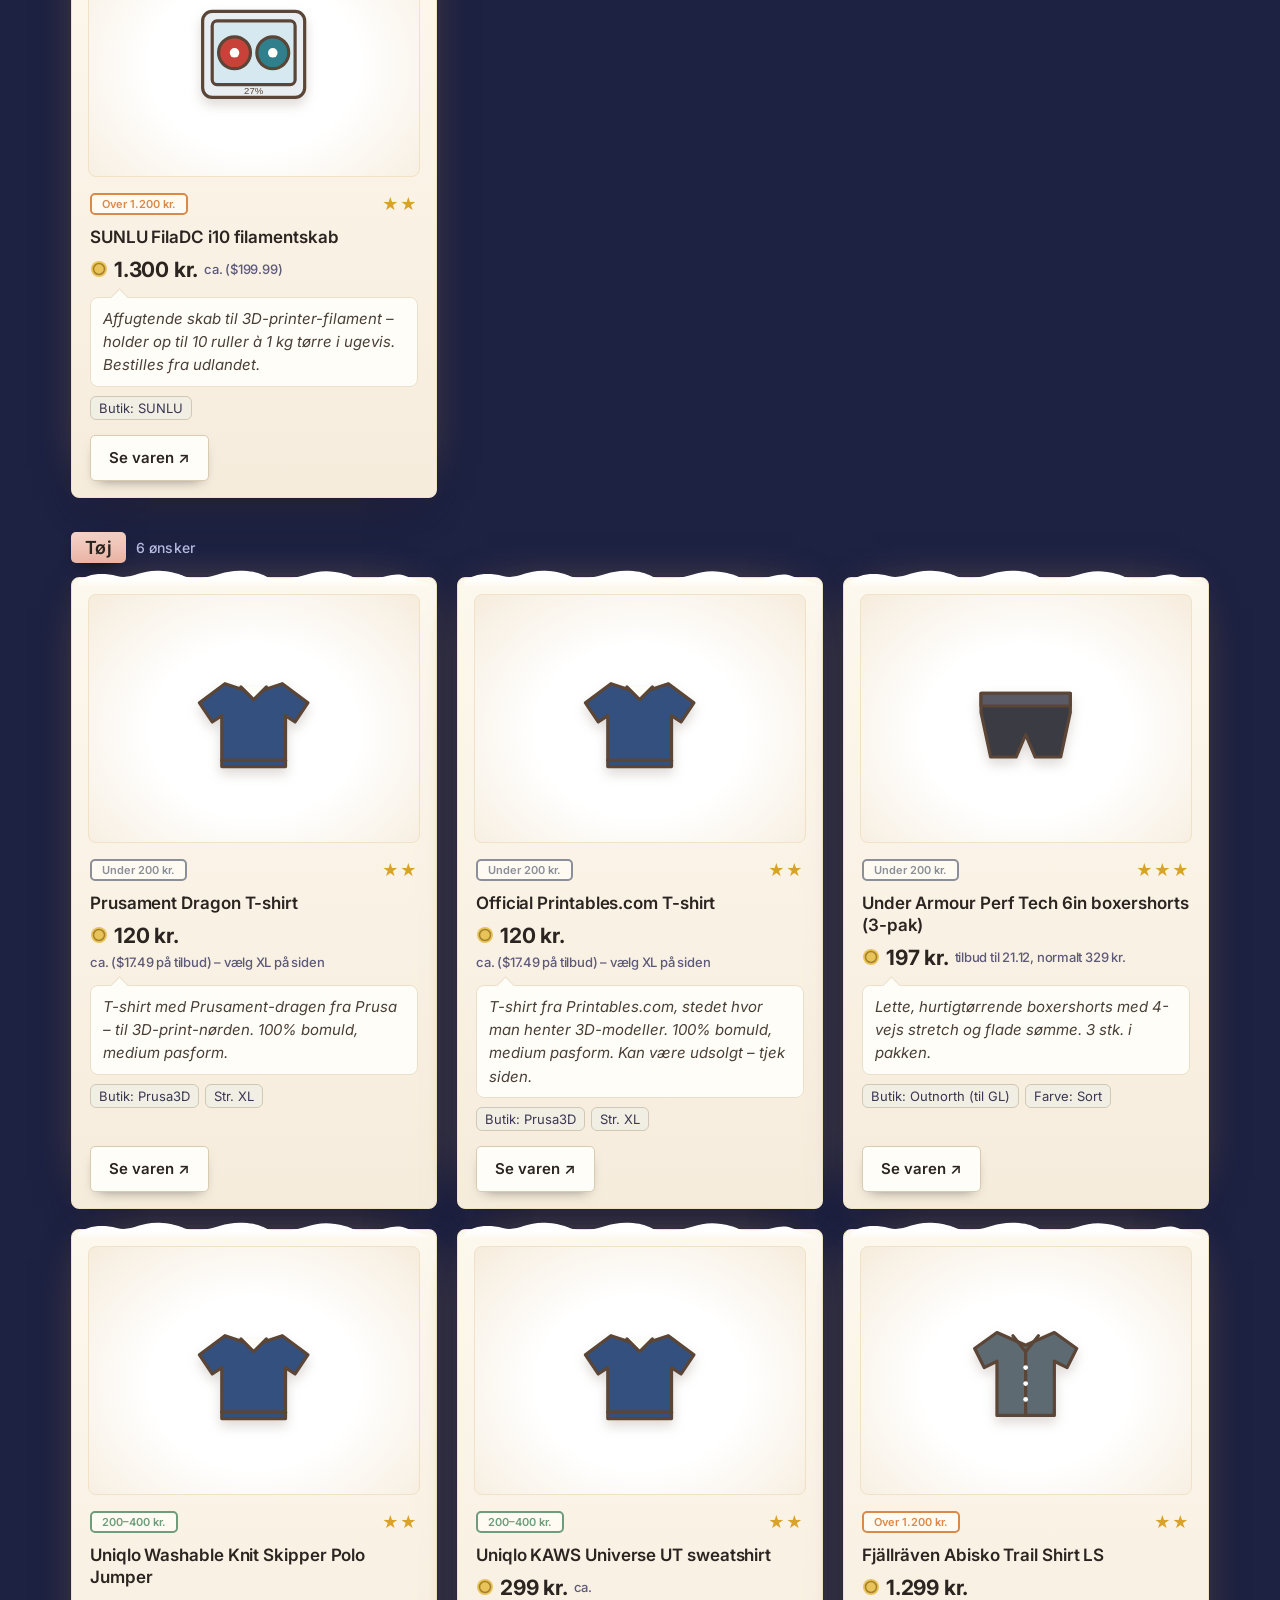
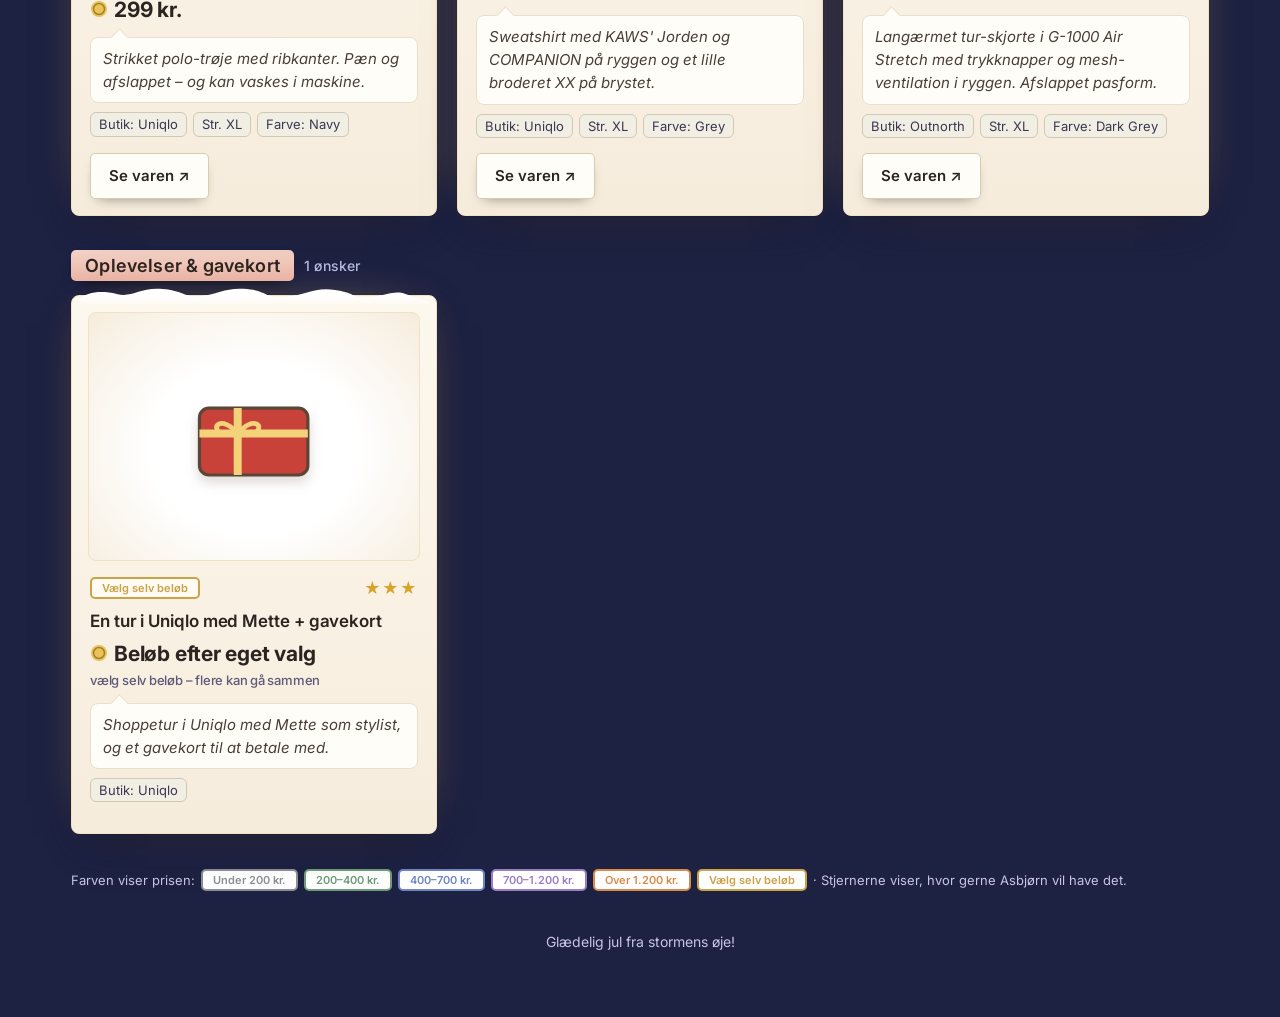
==== commit 04ca582a: "Skammel: rigtigt produktbillede Co-Authored-By: Claude Opus 5.5 <noreply@anthropic.com> Claude-Sessi" ====
--- a/index.html
+++ b/index.html
@@ -5,7 +5,7 @@
 <meta name="viewport" content="width=device-width, initial-scale=1">
 <title>Ønskestormen – Asbjørns ønsker 2026</title>
 <link rel="icon" href="data:image/svg+xml,<svg xmlns='http://www.w3.org/2000/svg' viewBox='0 0 16 16'><circle cx='8' cy='8' r='7' fill='%23e8c35a'/></svg>">
-<link rel="stylesheet" href="assets/style.css?v=1795399038">
+<link rel="stylesheet" href="assets/style.css?v=1795399304">
 </head>
 <body>
 <header class="hero">
@@ -32,8 +32,8 @@
   <div class="legend" id="legend"></div>
   <footer>Glædelig jul fra stormens øje!</footer>
 </div>
-<script src="assets/storm.js?v=1795399038"></script>
-<script src="assets/app.js?v=1795399038"></script>
+<script src="assets/storm.js?v=1795399304"></script>
+<script src="assets/app.js?v=1795399304"></script>
 <script>
 {
   let items = [], tab = "alle";
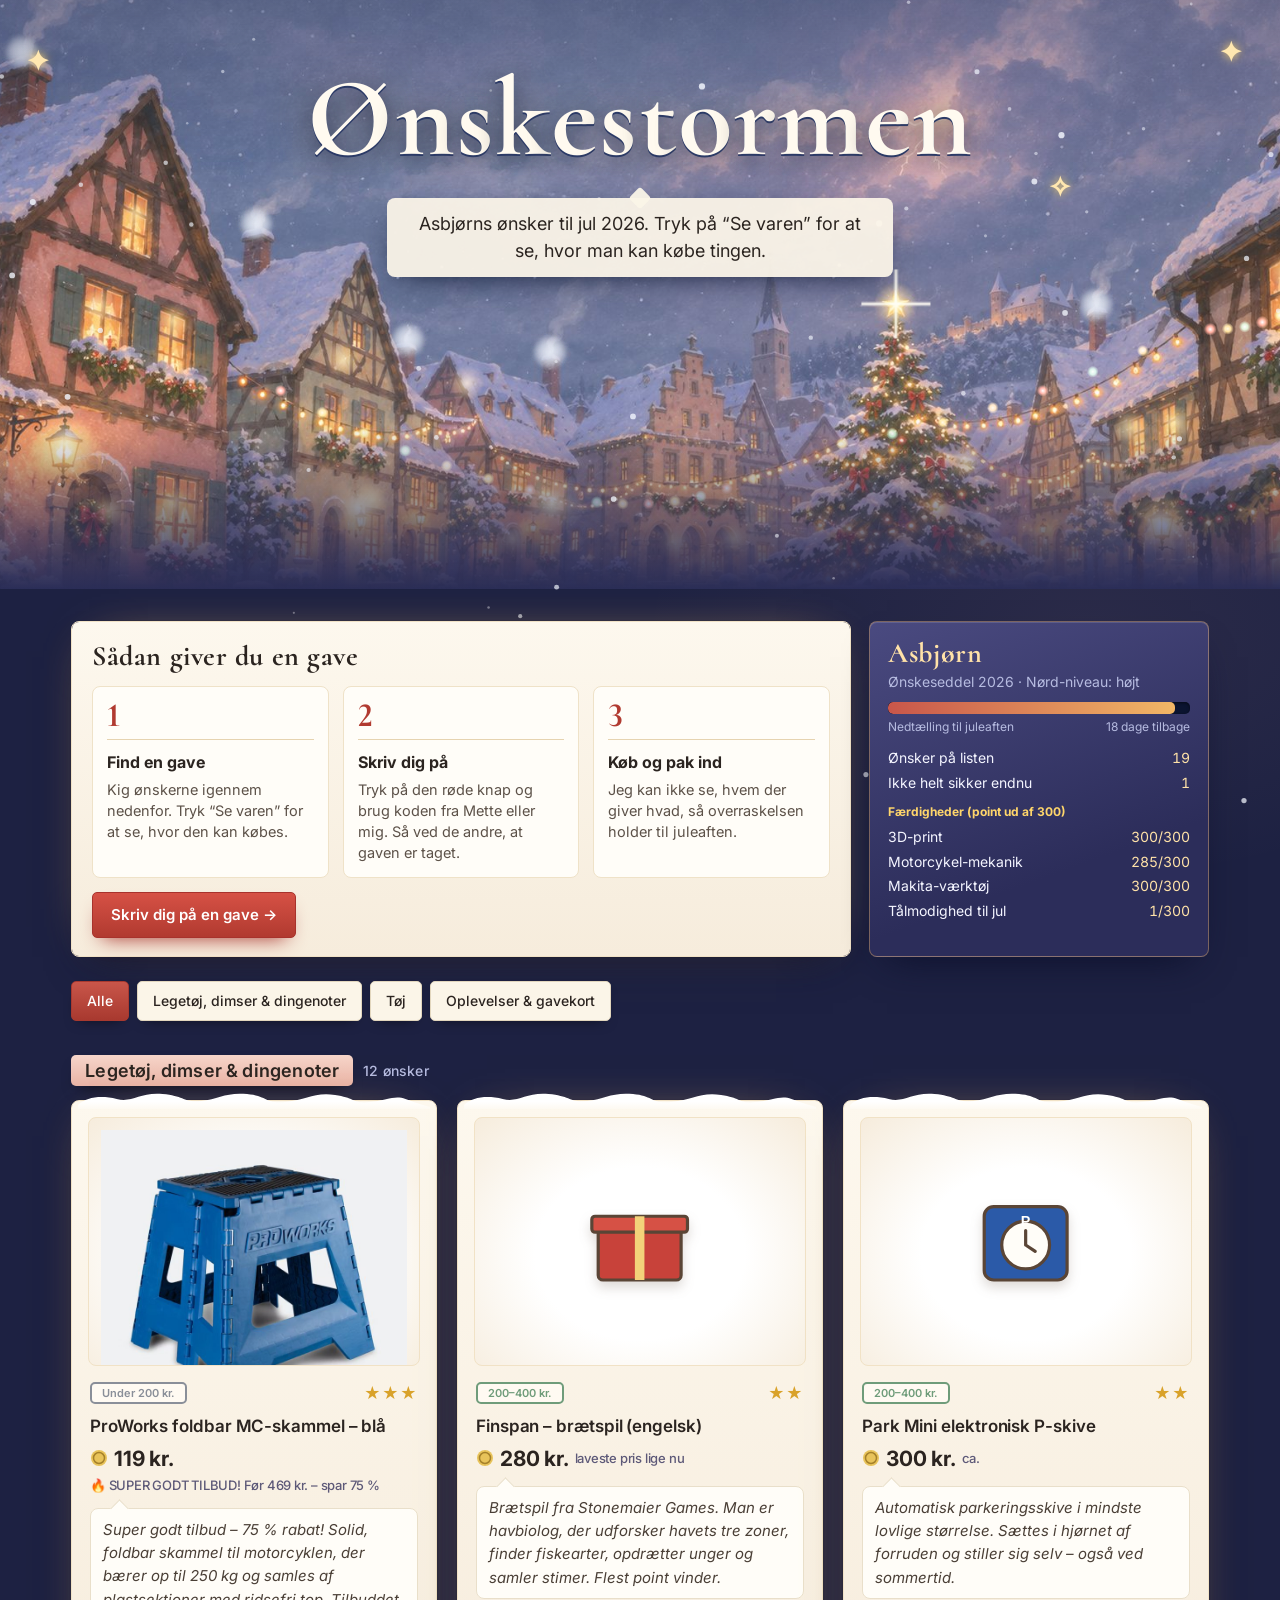
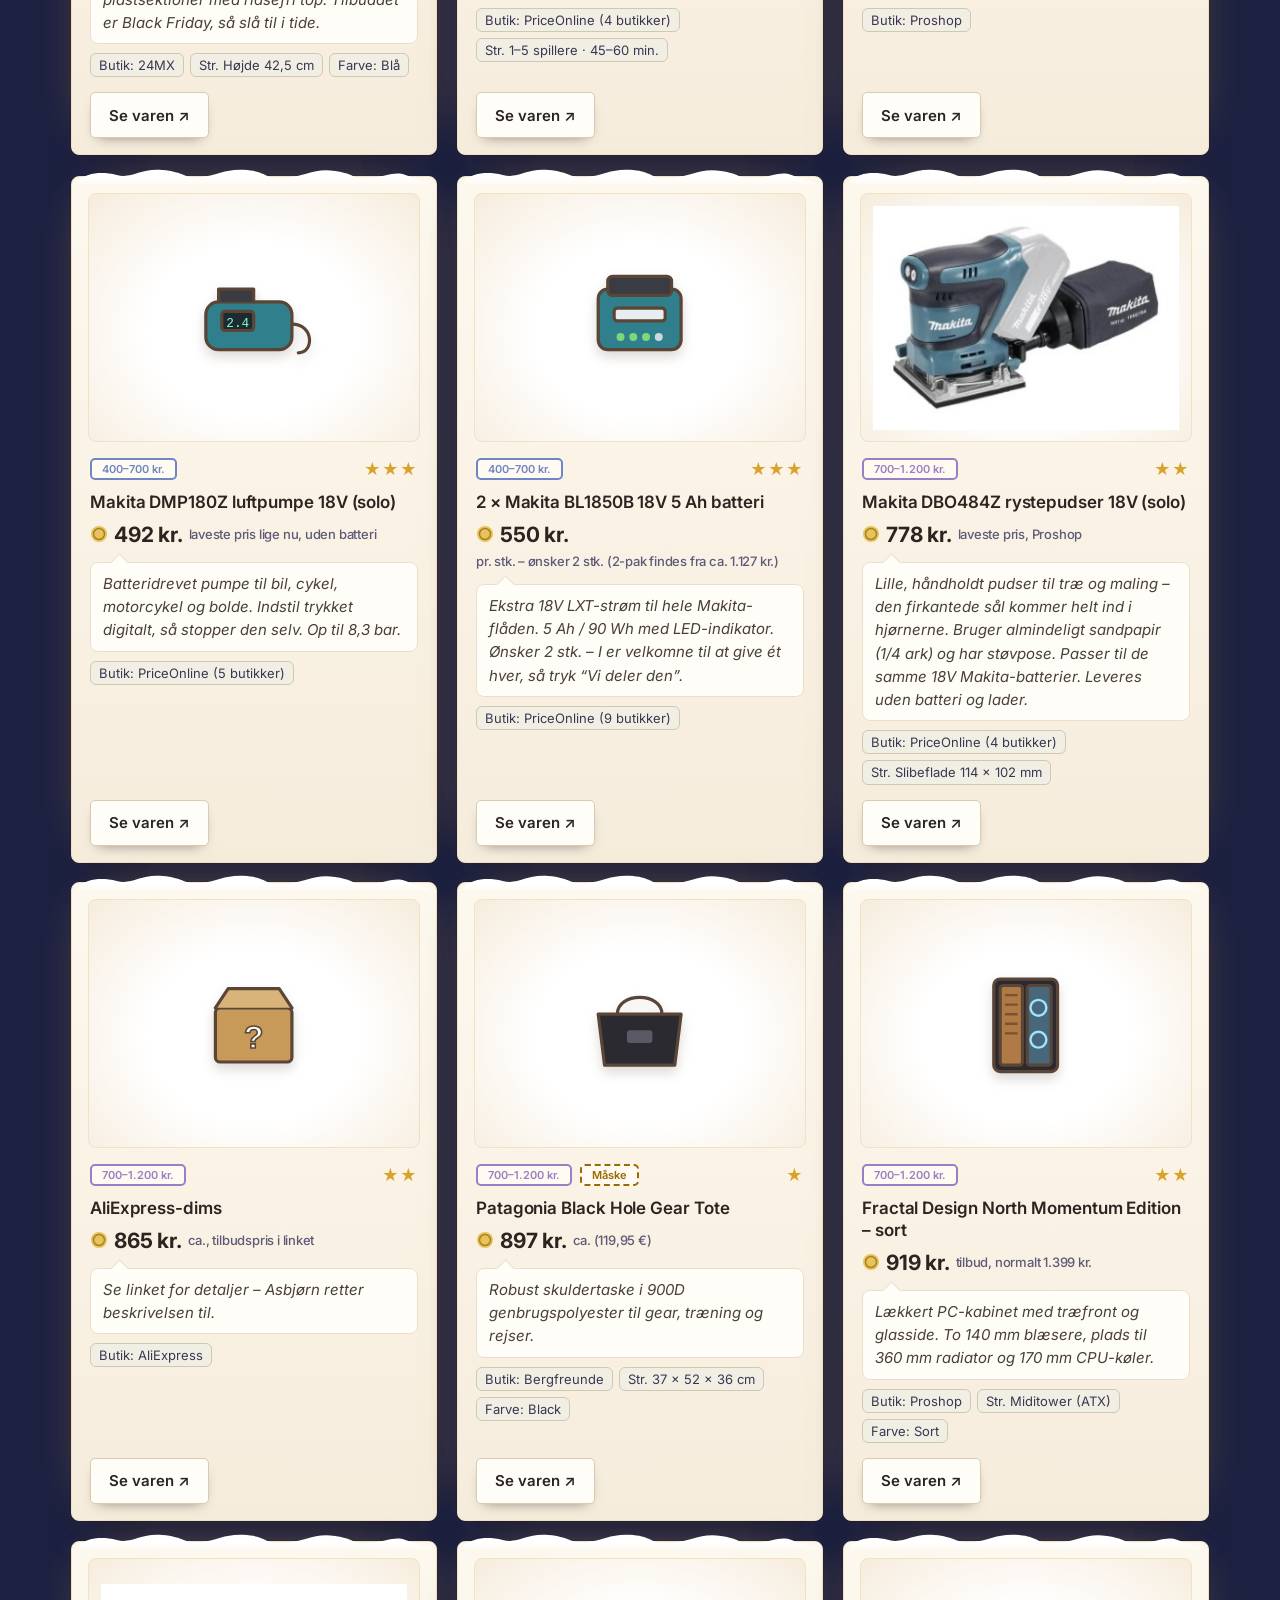
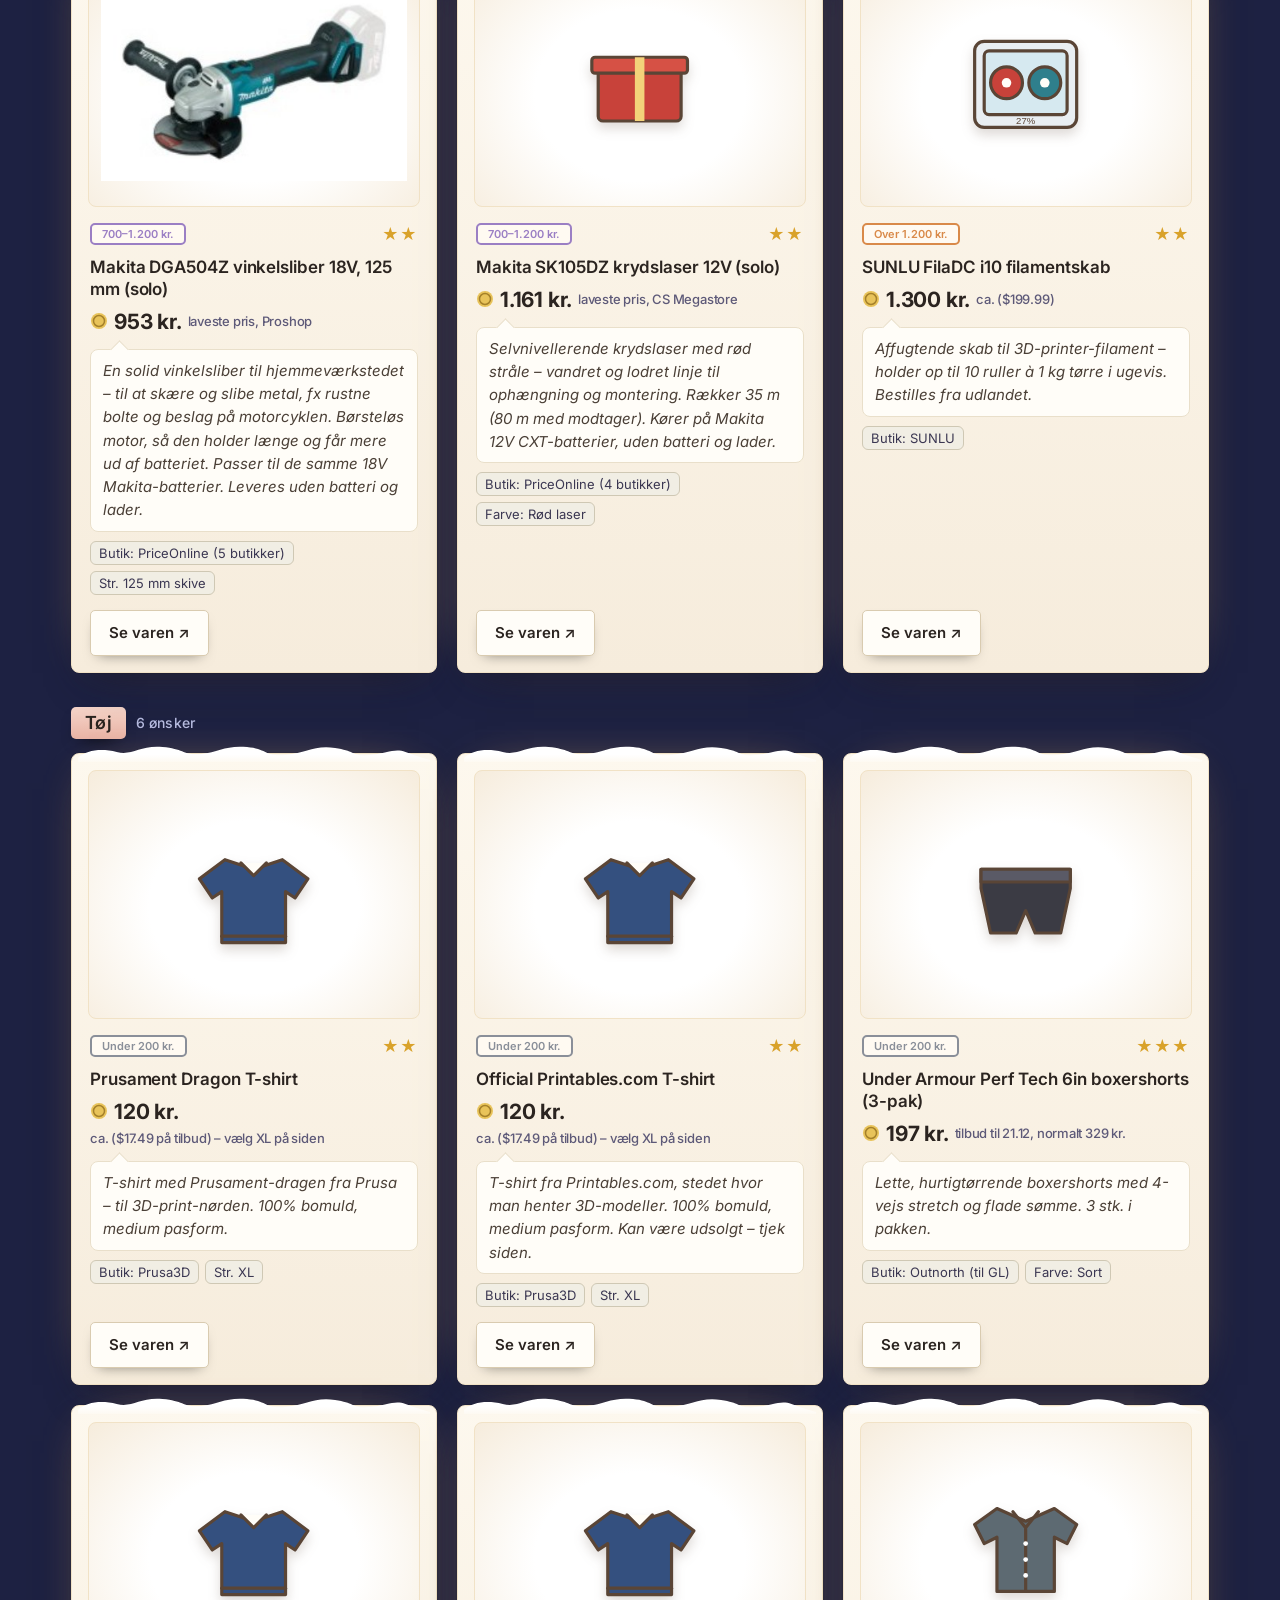
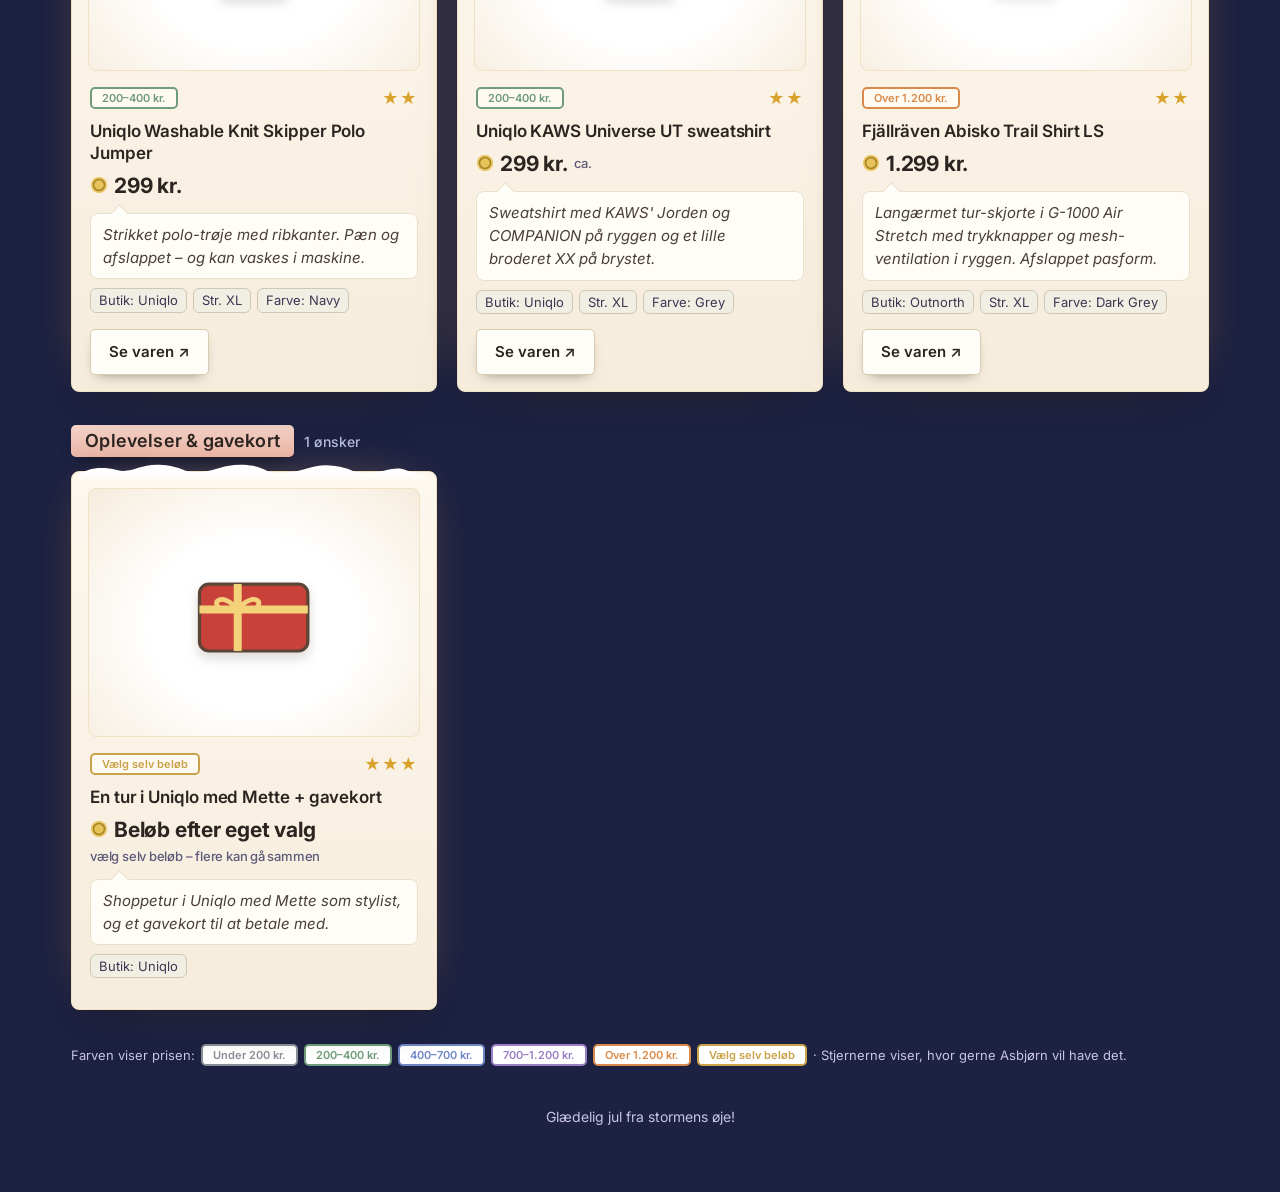
==== commit a72791f0: "Tilføj Makita vinkelsliber og rystepudser Co-Authored-By: Claude Opus 5.5 <noreply@anthropic.com> Cl" ====
--- a/index.html
+++ b/index.html
@@ -5,7 +5,7 @@
 <meta name="viewport" content="width=device-width, initial-scale=1">
 <title>Ønskestormen – Asbjørns ønsker 2026</title>
 <link rel="icon" href="data:image/svg+xml,<svg xmlns='http://www.w3.org/2000/svg' viewBox='0 0 16 16'><circle cx='8' cy='8' r='7' fill='%23e8c35a'/></svg>">
-<link rel="stylesheet" href="assets/style.css?v=1795399304">
+<link rel="stylesheet" href="assets/style.css?v=1795650149">
 </head>
 <body>
 <header class="hero">
@@ -32,8 +32,8 @@
   <div class="legend" id="legend"></div>
   <footer>Glædelig jul fra stormens øje!</footer>
 </div>
-<script src="assets/storm.js?v=1795399304"></script>
-<script src="assets/app.js?v=1795399304"></script>
+<script src="assets/storm.js?v=1795650149"></script>
+<script src="assets/app.js?v=1795650149"></script>
 <script>
 {
   let items = [], tab = "alle";
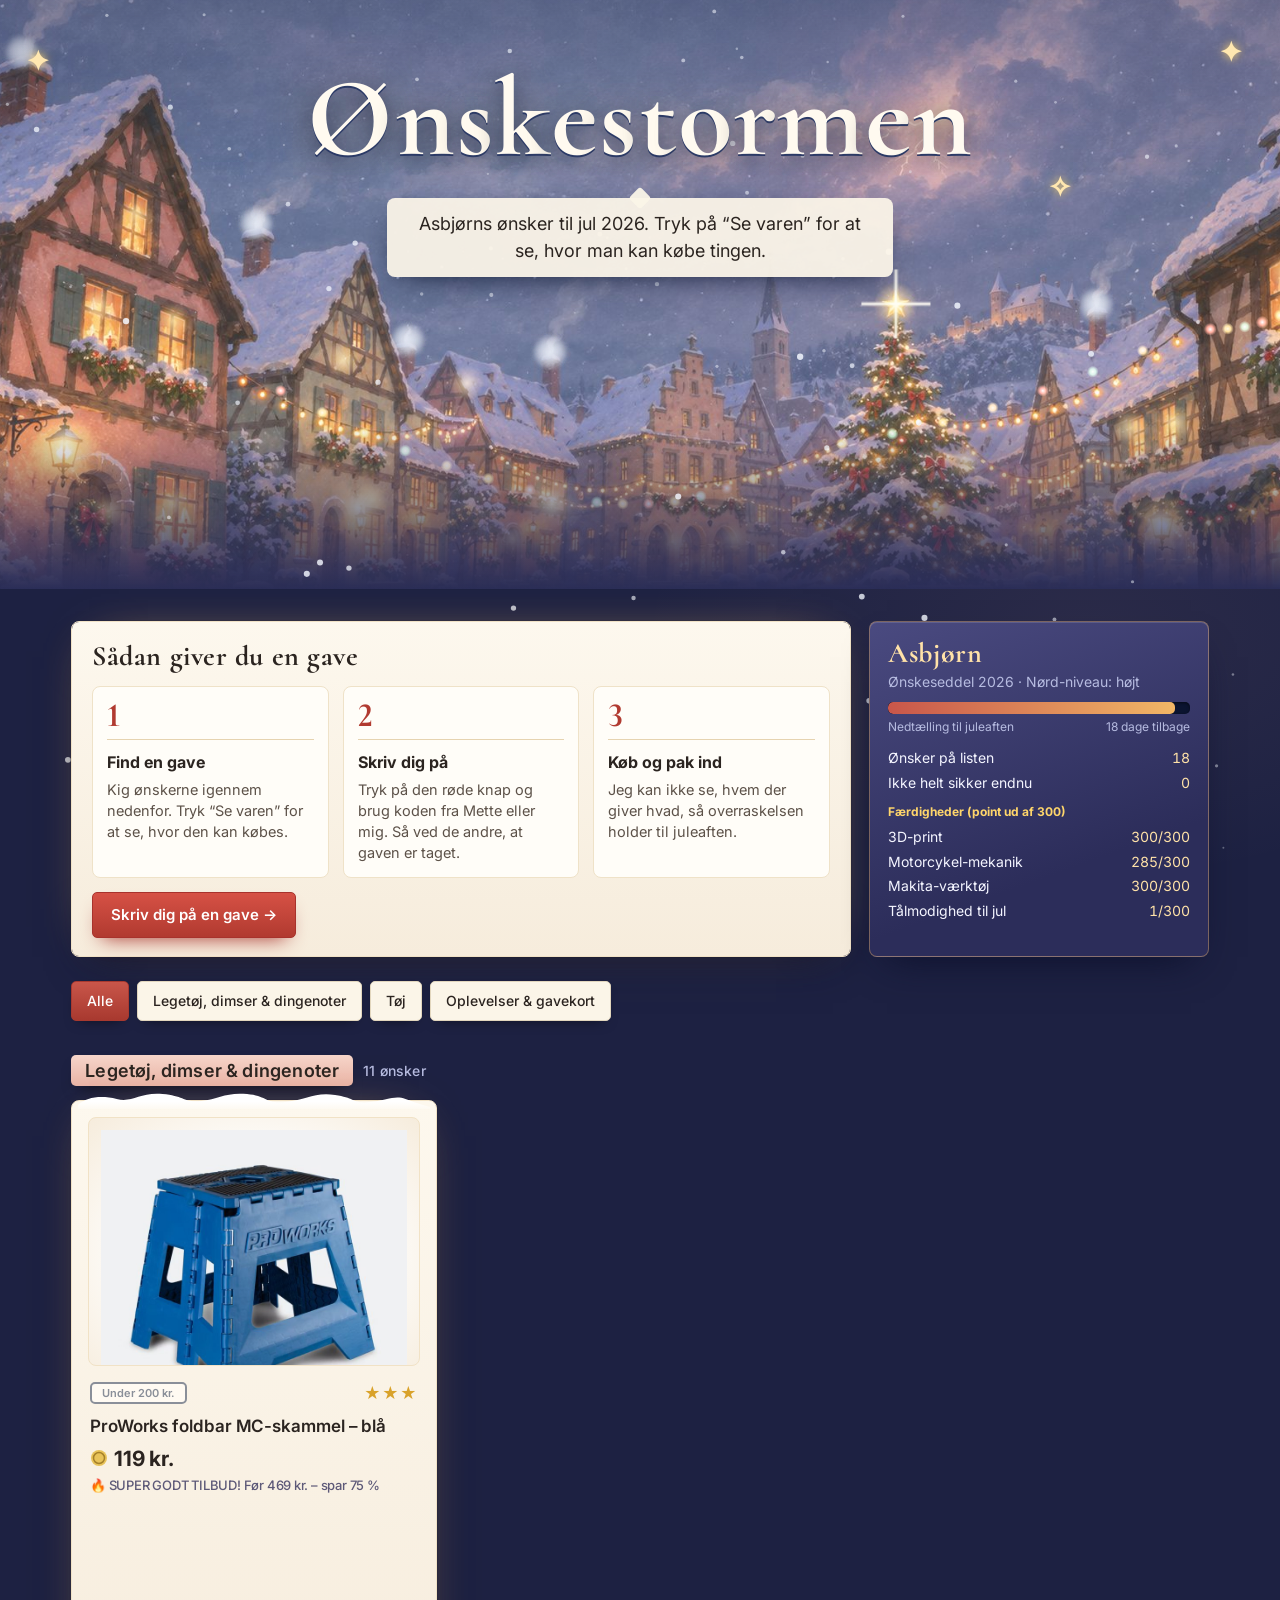
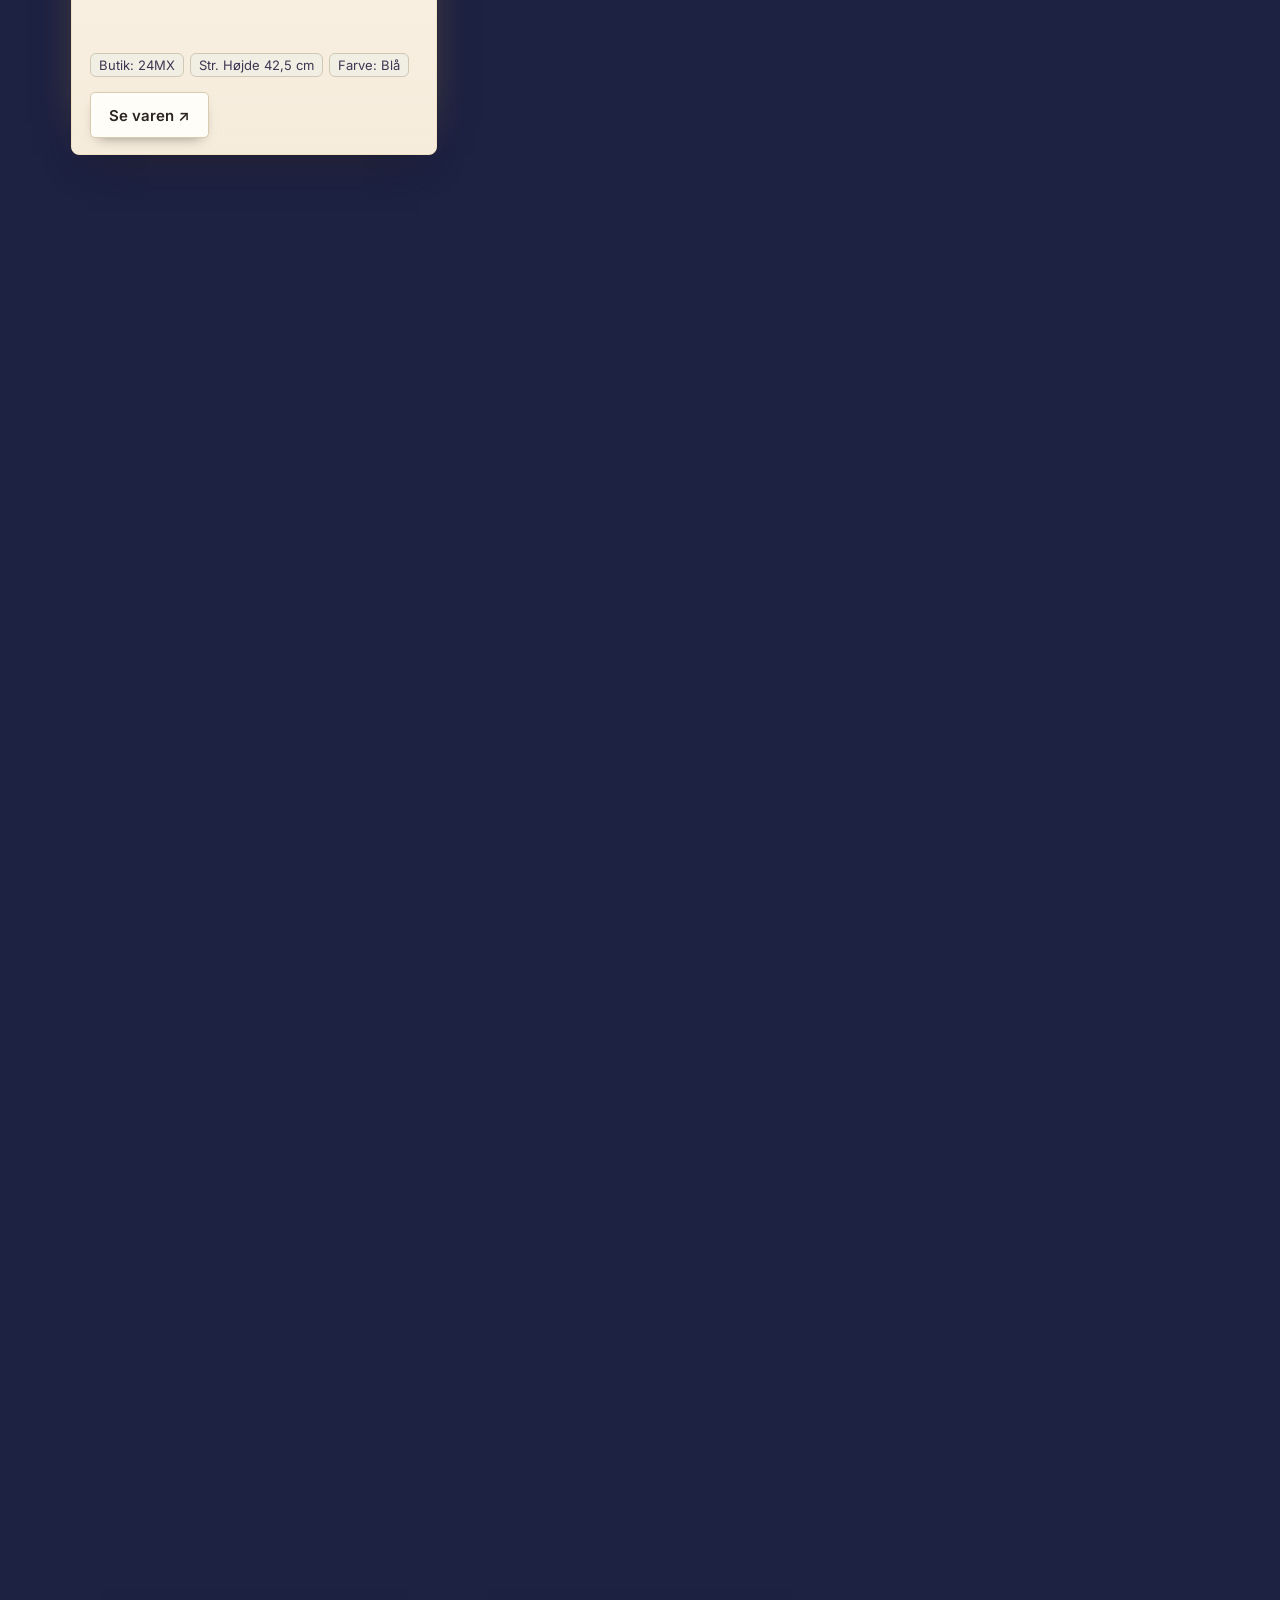
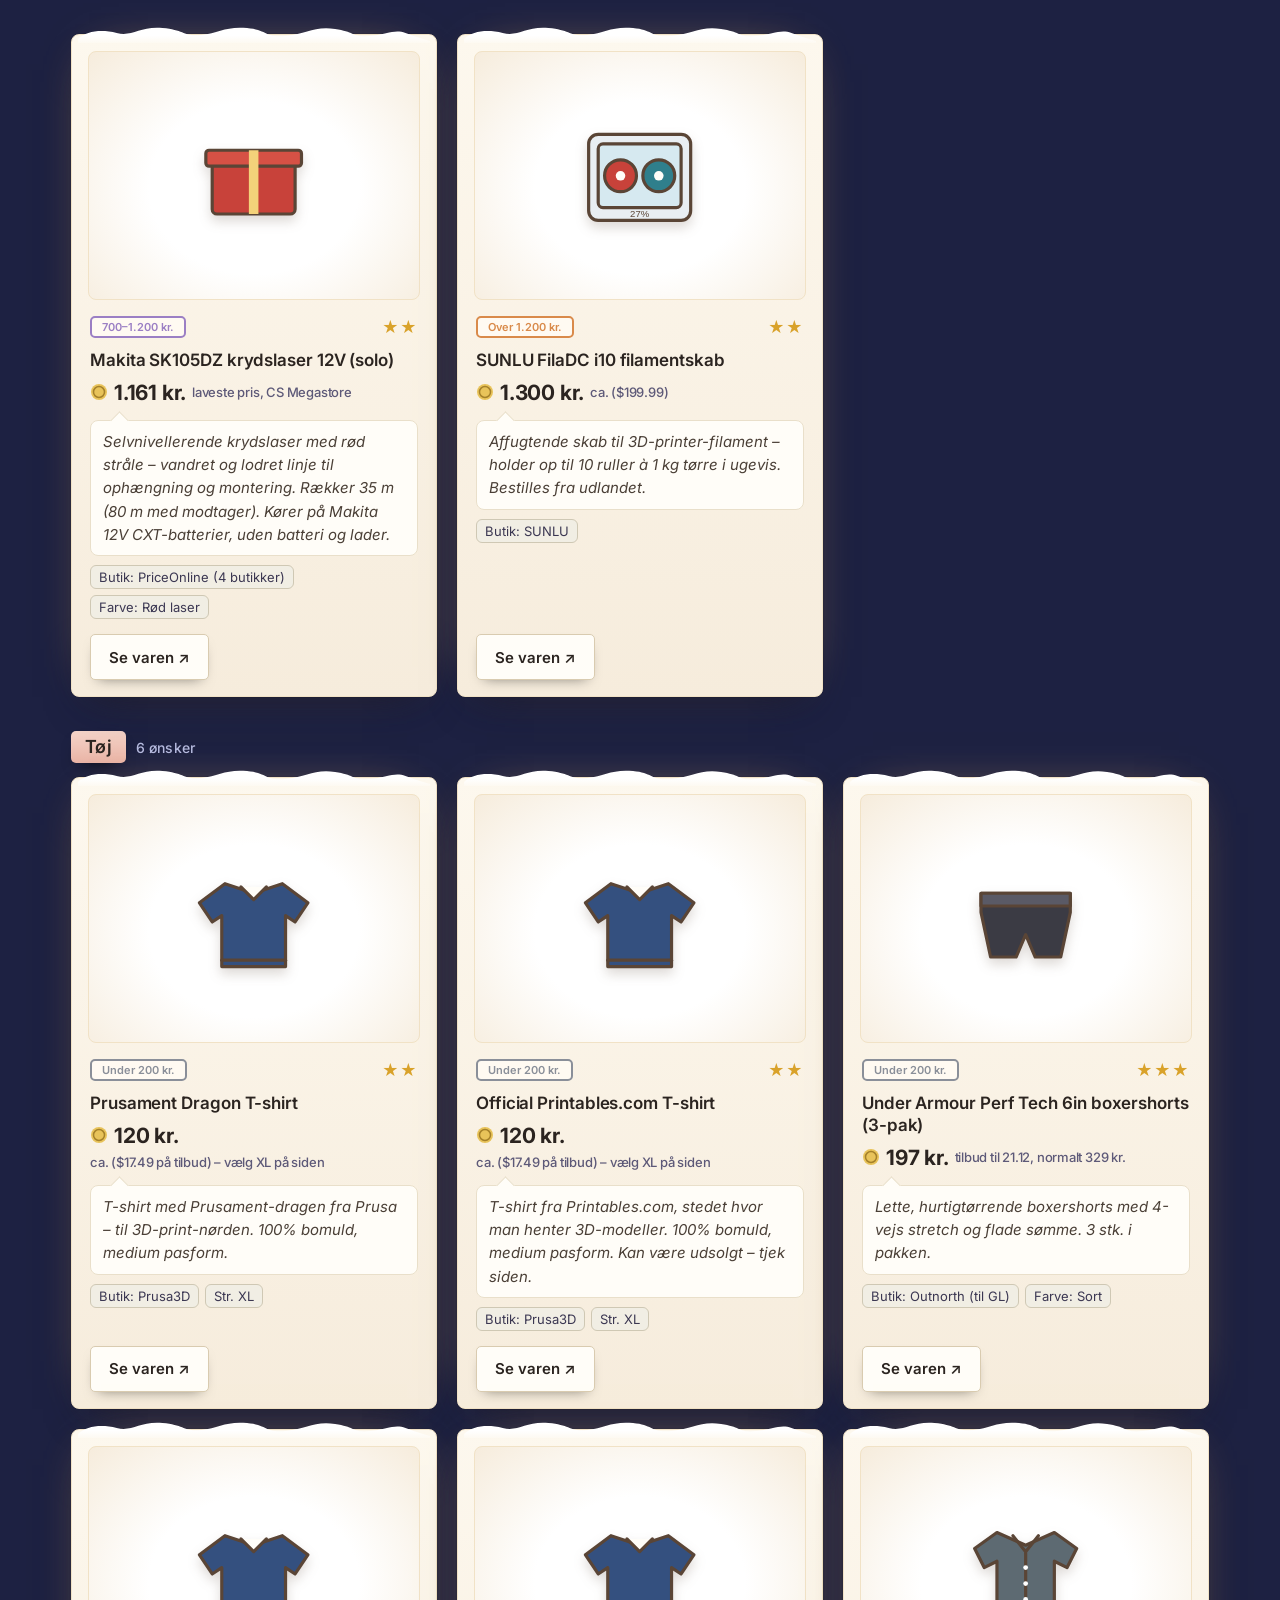
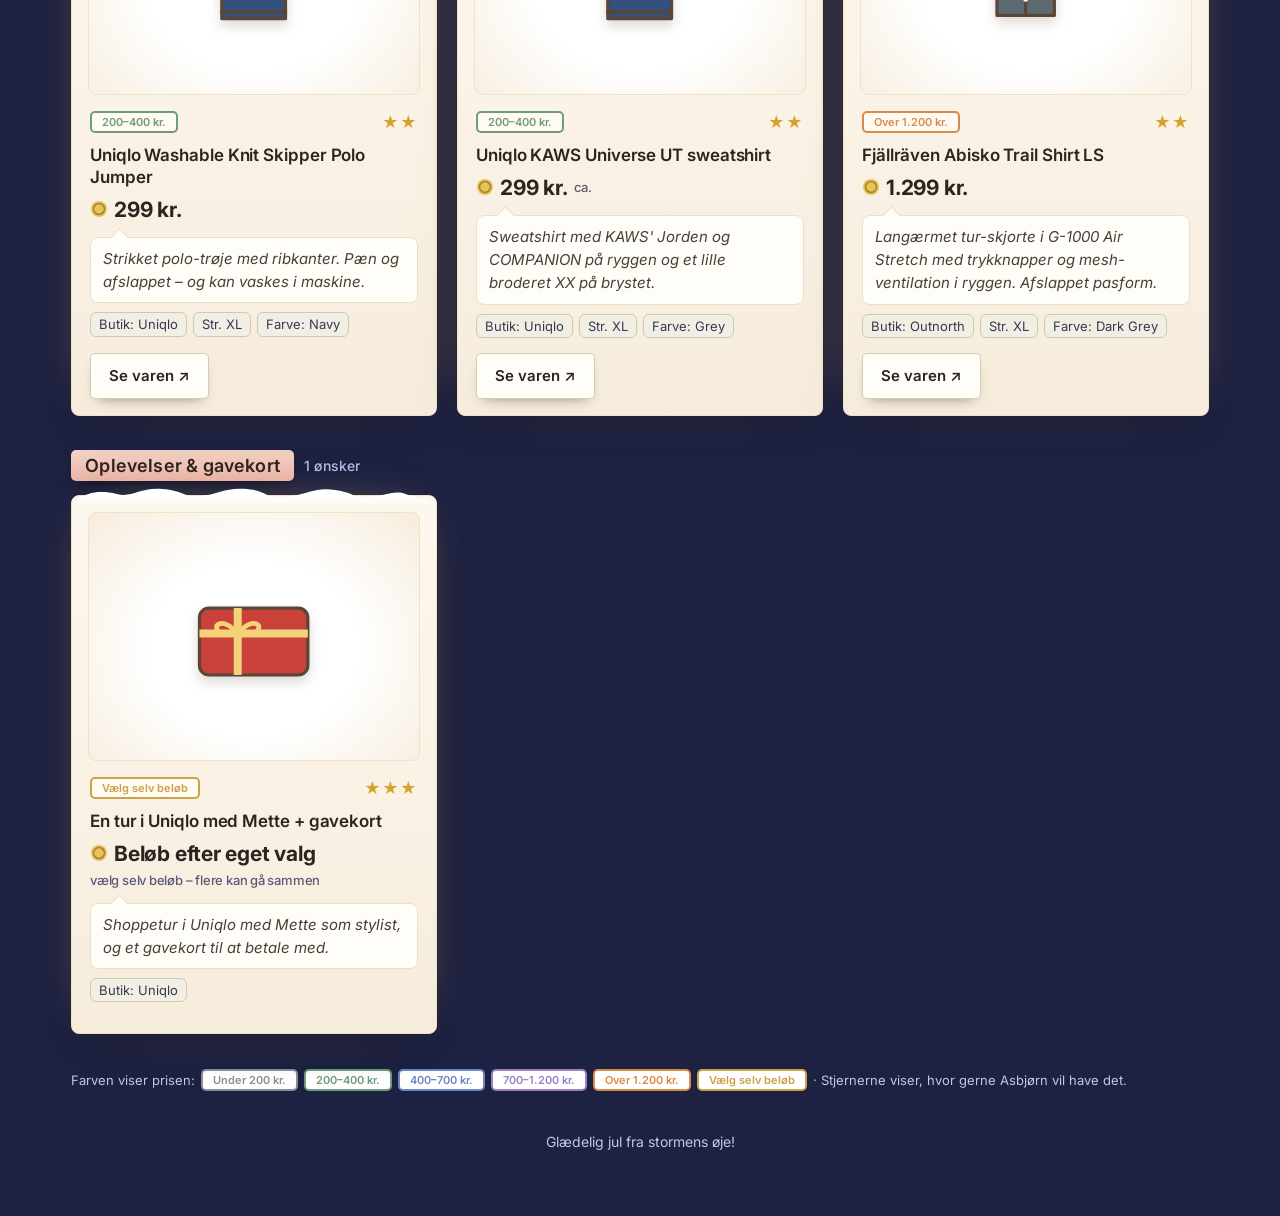
==== commit 6a4ab5da: "Fjern Patagonia-nettet Co-Authored-By: Claude Opus 5.5 <noreply@anthropic.com> Claude-Session: https" ====
--- a/index.html
+++ b/index.html
@@ -5,7 +5,7 @@
 <meta name="viewport" content="width=device-width, initial-scale=1">
 <title>Ønskestormen – Asbjørns ønsker 2026</title>
 <link rel="icon" href="data:image/svg+xml,<svg xmlns='http://www.w3.org/2000/svg' viewBox='0 0 16 16'><circle cx='8' cy='8' r='7' fill='%23e8c35a'/></svg>">
-<link rel="stylesheet" href="assets/style.css?v=1795650149">
+<link rel="stylesheet" href="assets/style.css?v=1795650225">
 </head>
 <body>
 <header class="hero">
@@ -32,8 +32,8 @@
   <div class="legend" id="legend"></div>
   <footer>Glædelig jul fra stormens øje!</footer>
 </div>
-<script src="assets/storm.js?v=1795650149"></script>
-<script src="assets/app.js?v=1795650149"></script>
+<script src="assets/storm.js?v=1795650225"></script>
+<script src="assets/app.js?v=1795650225"></script>
 <script>
 {
   let items = [], tab = "alle";
